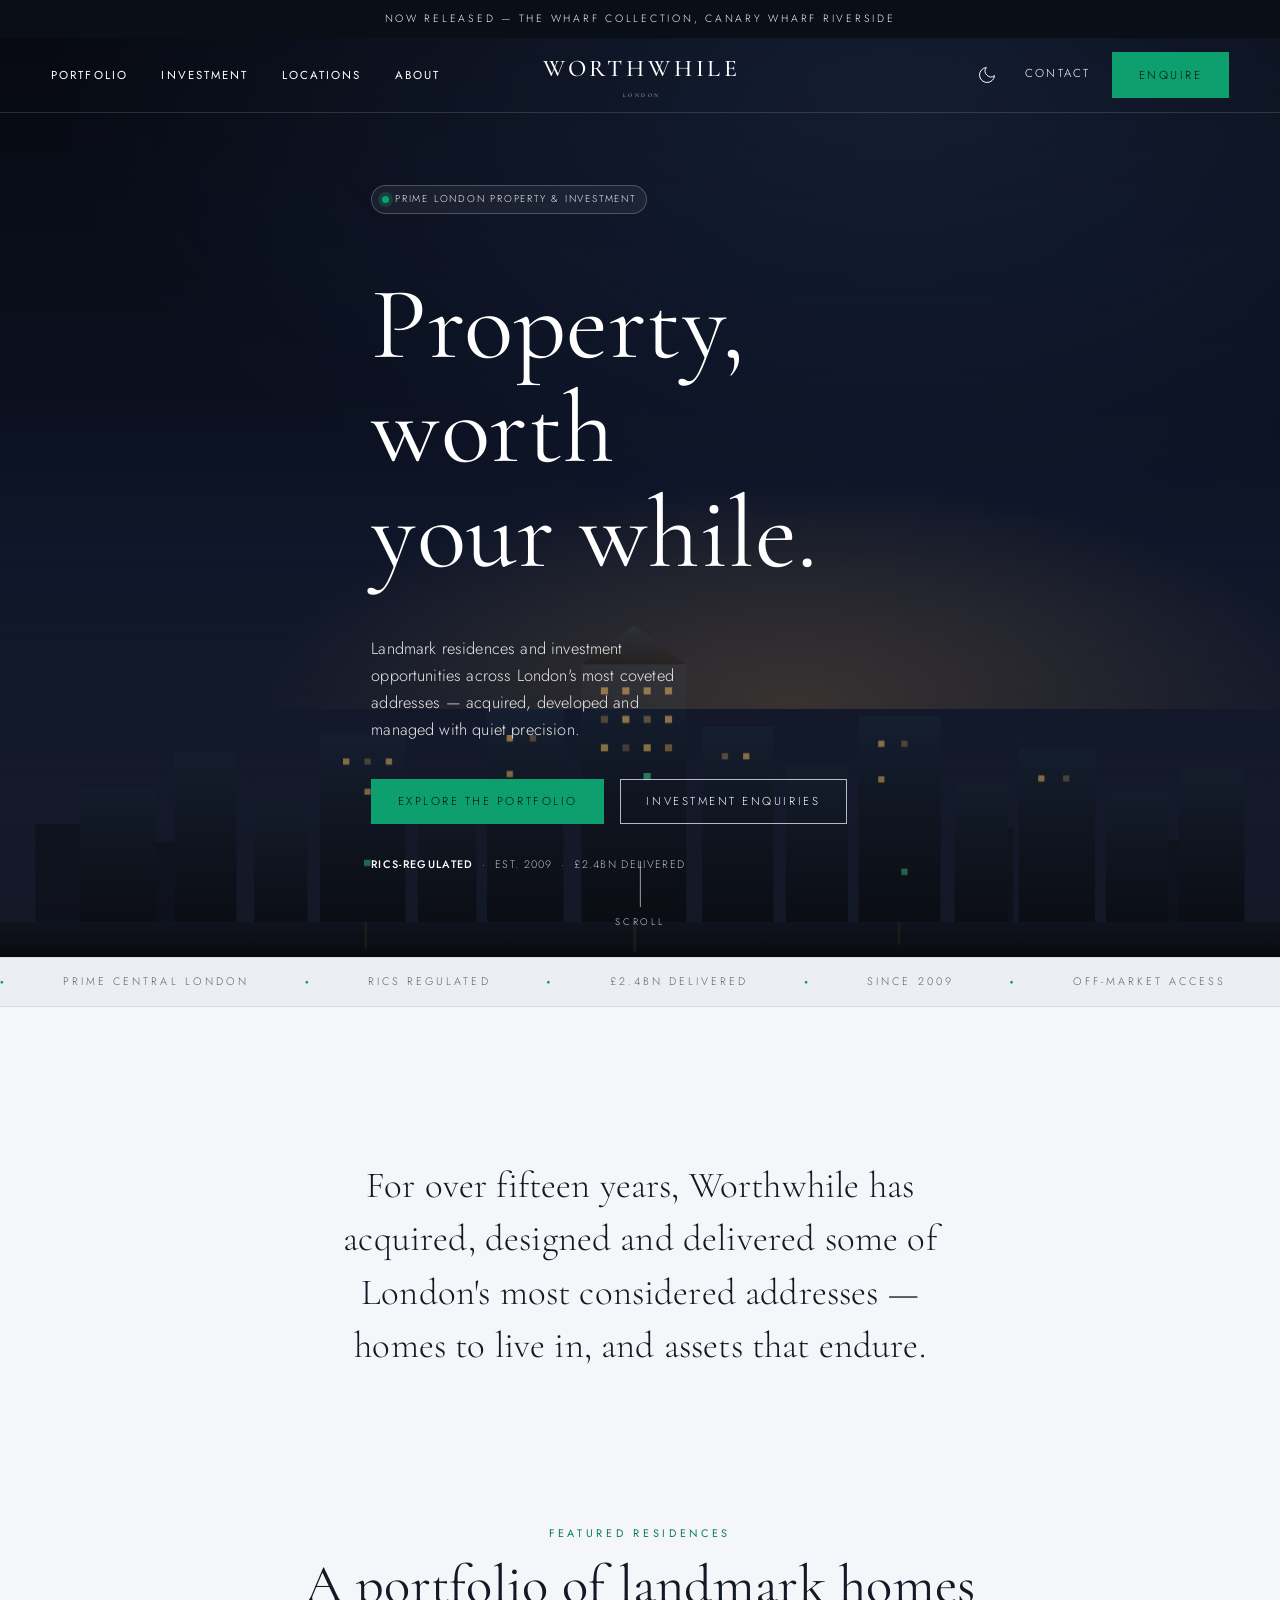
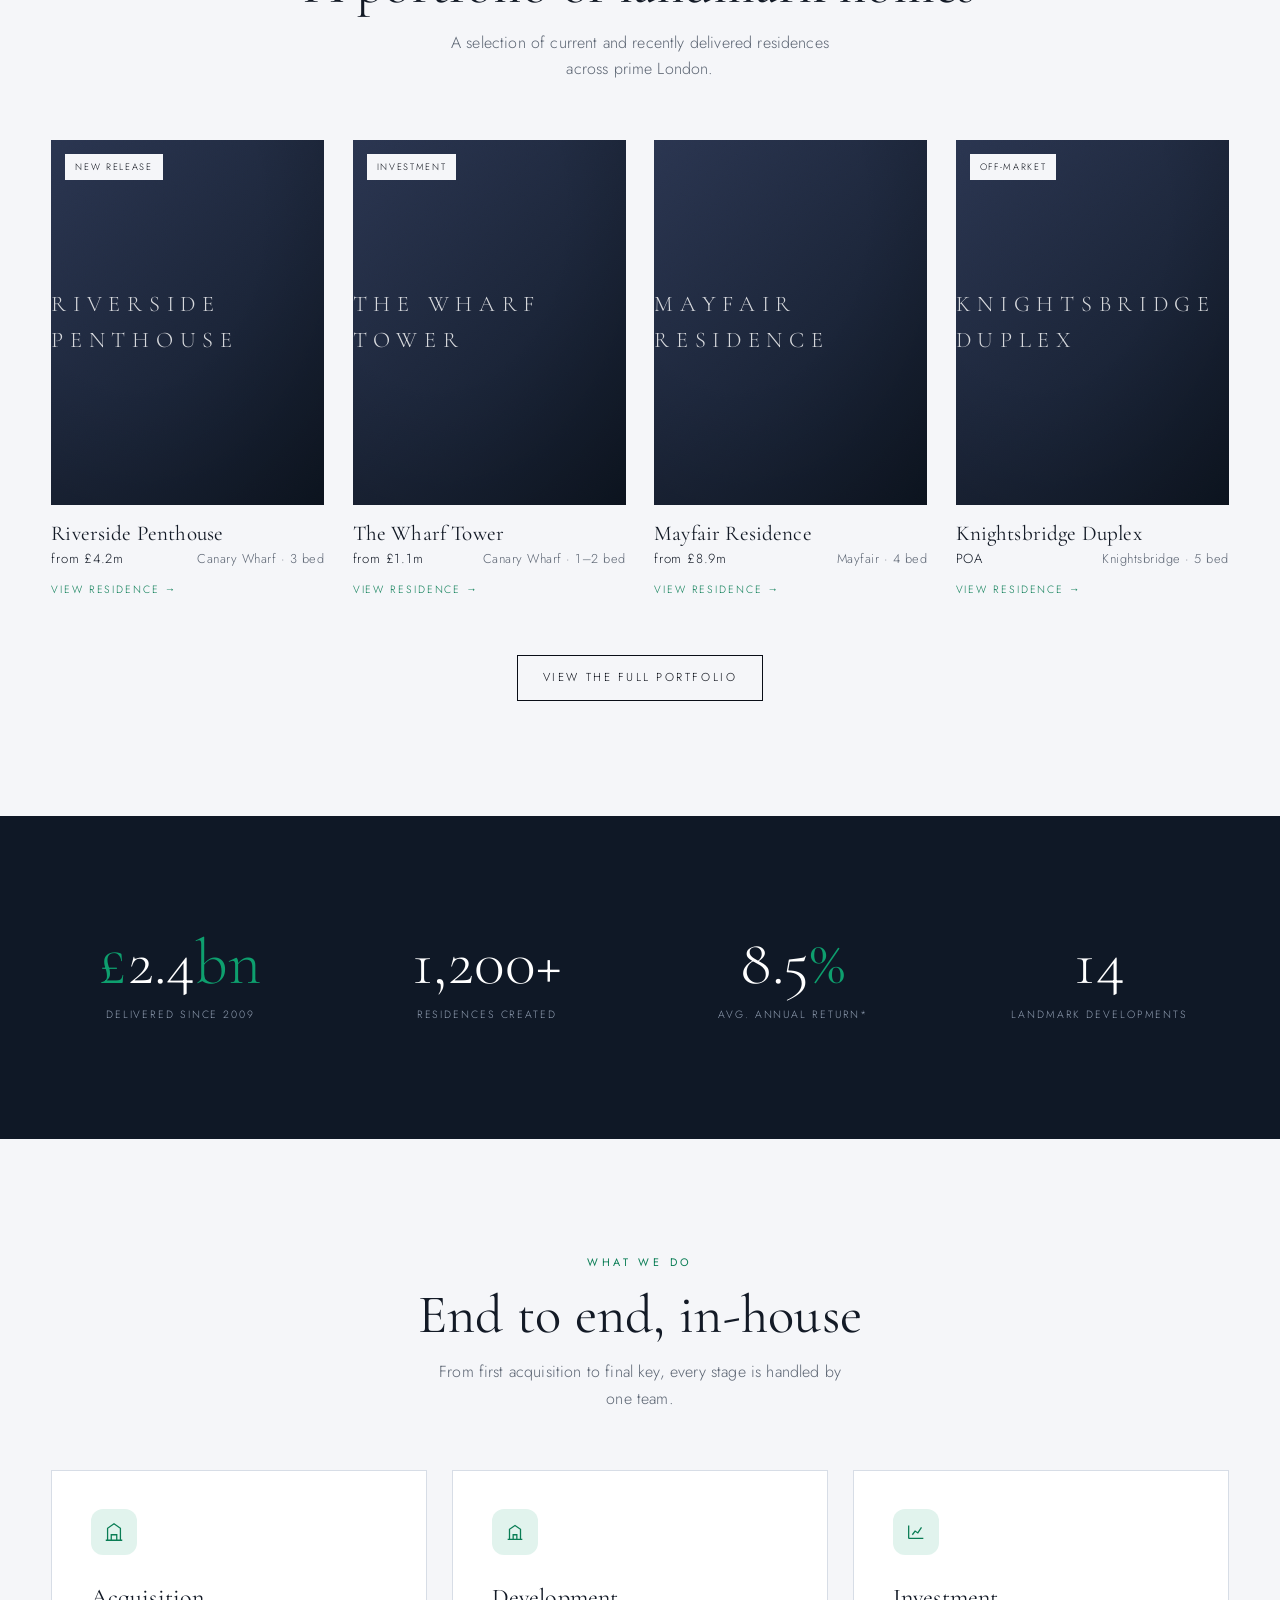
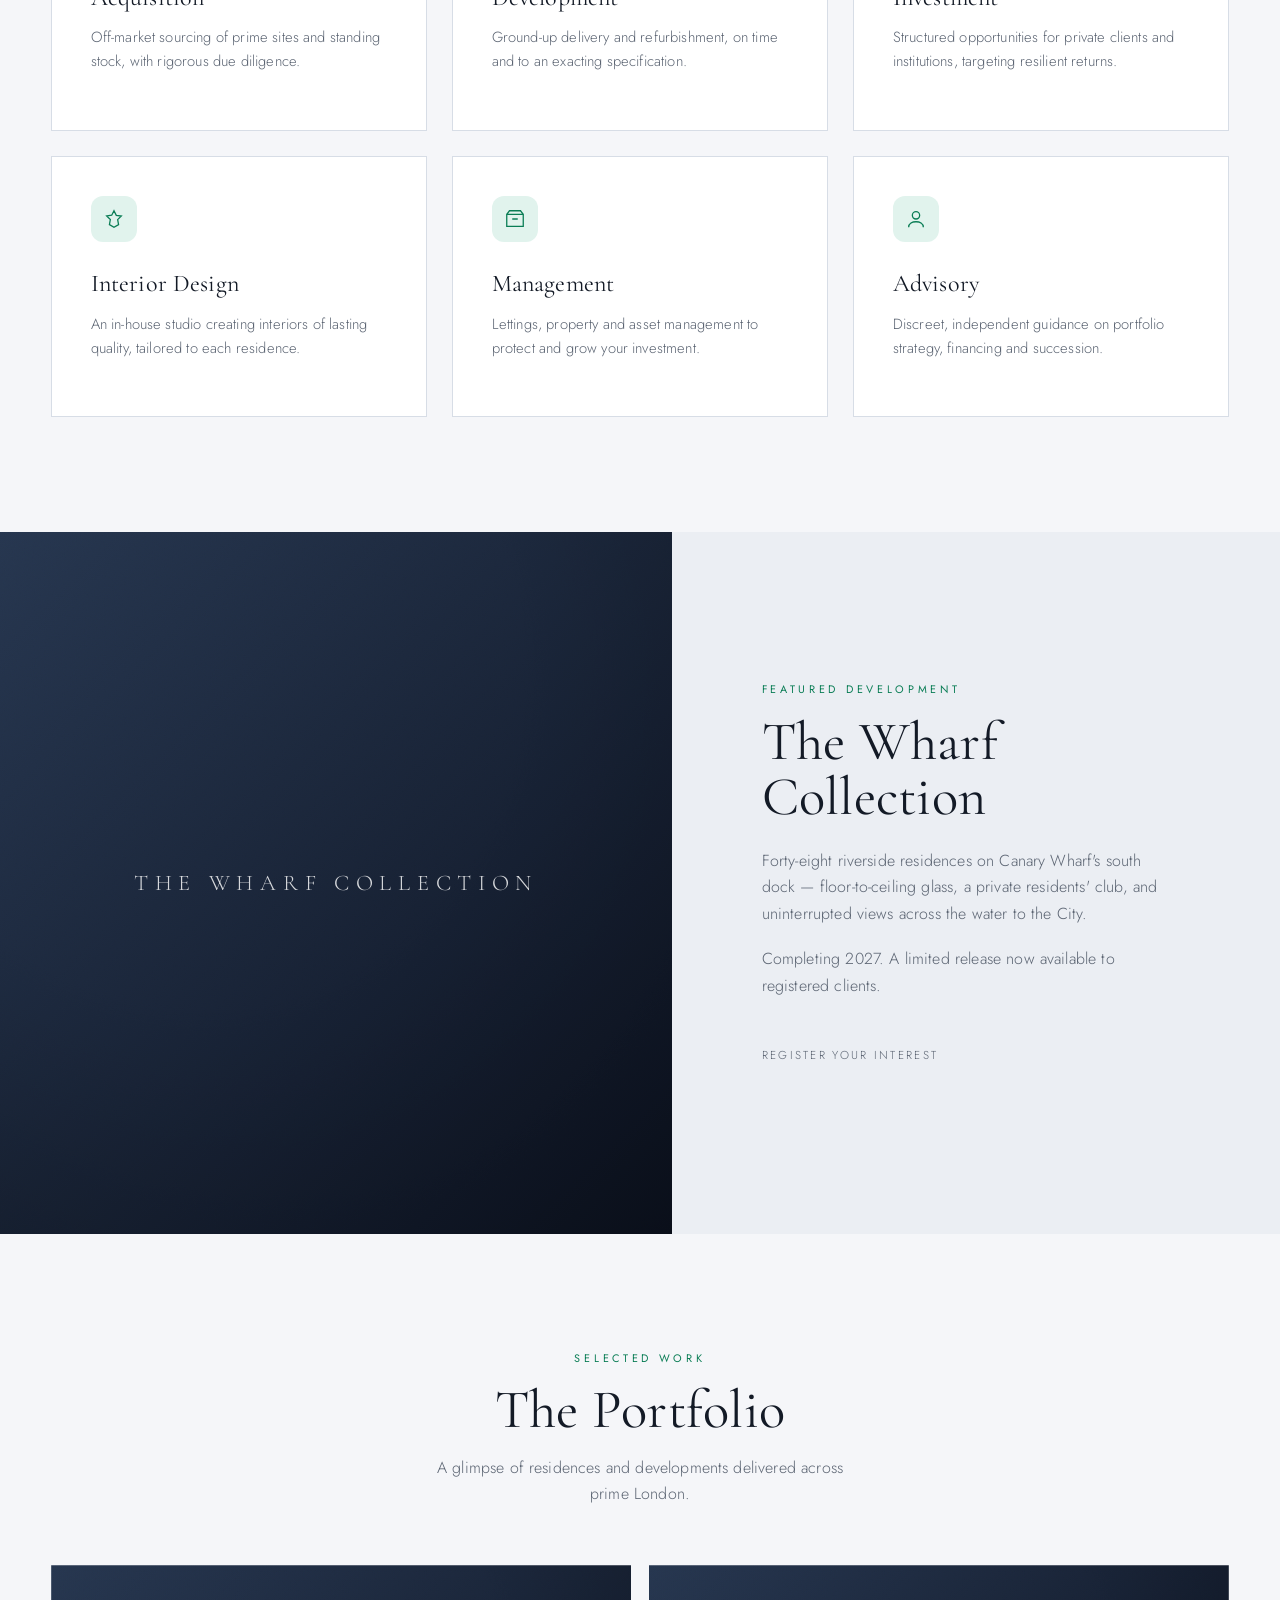
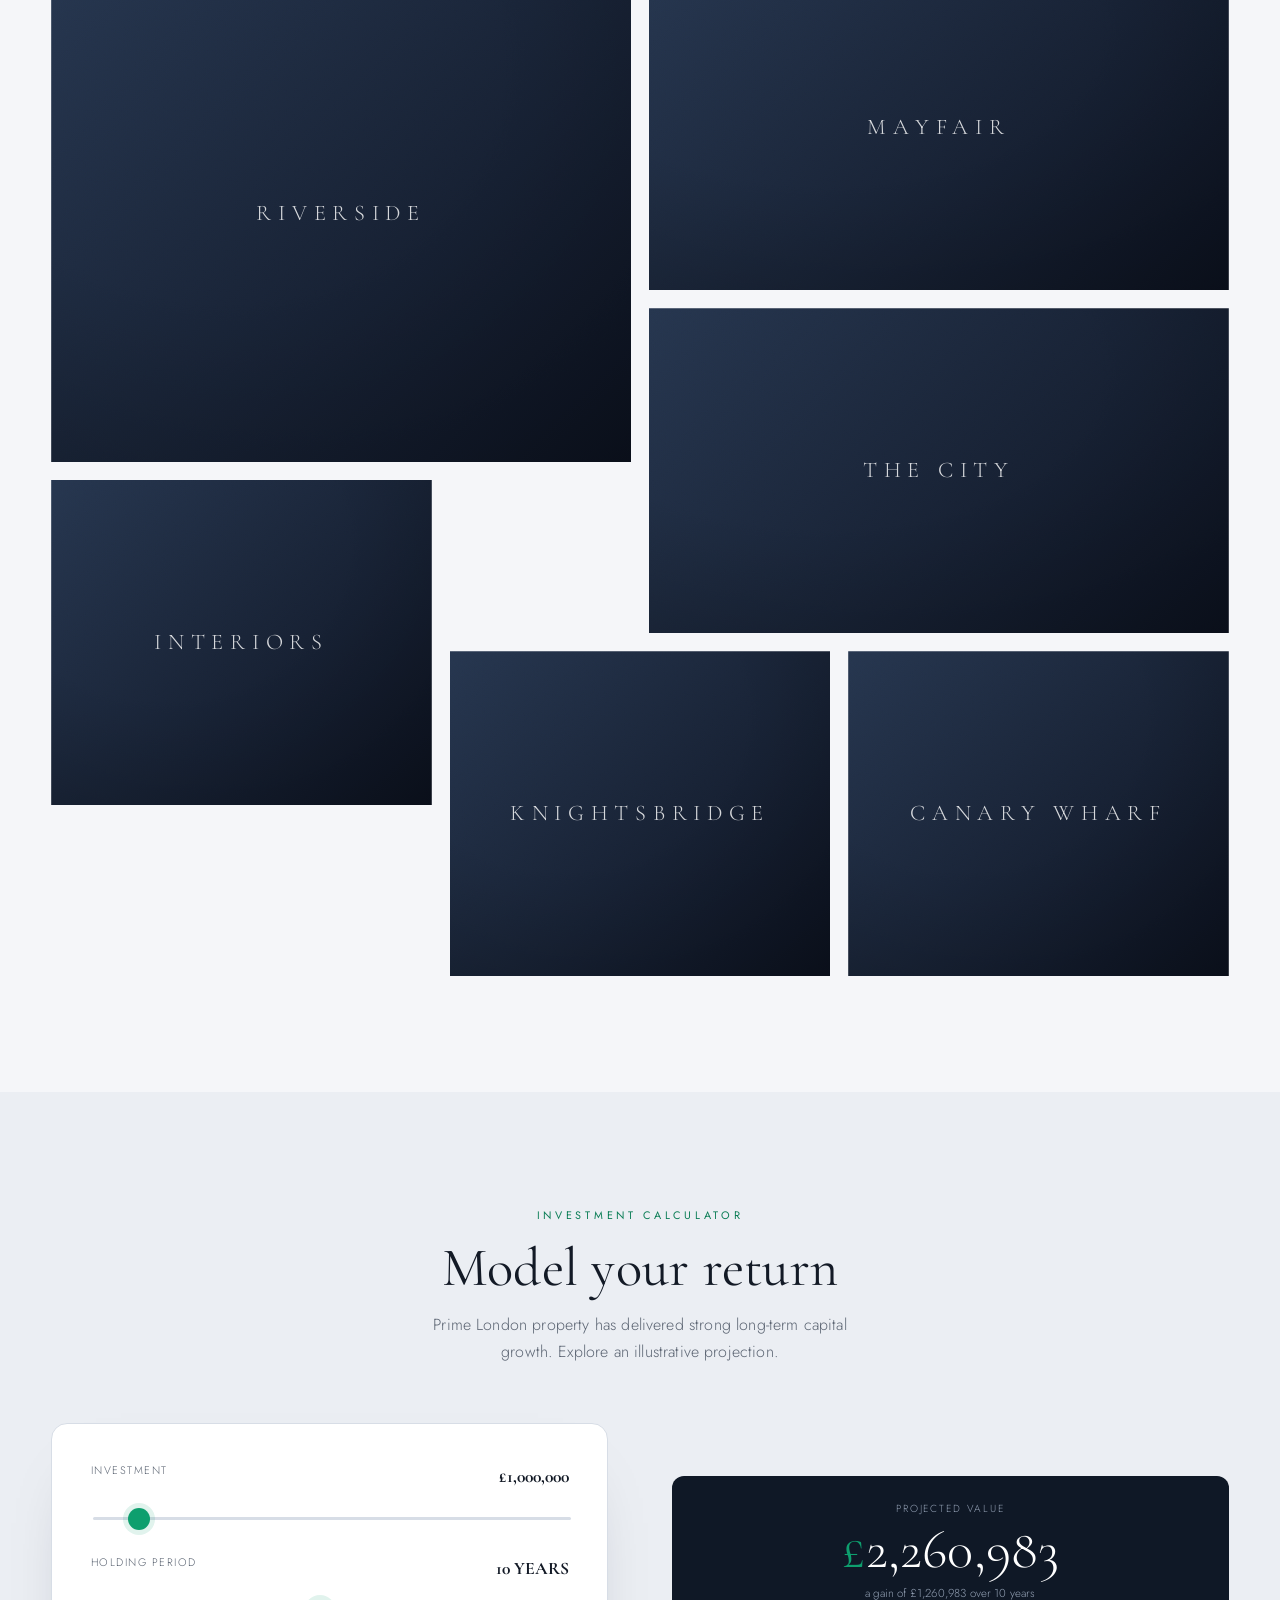
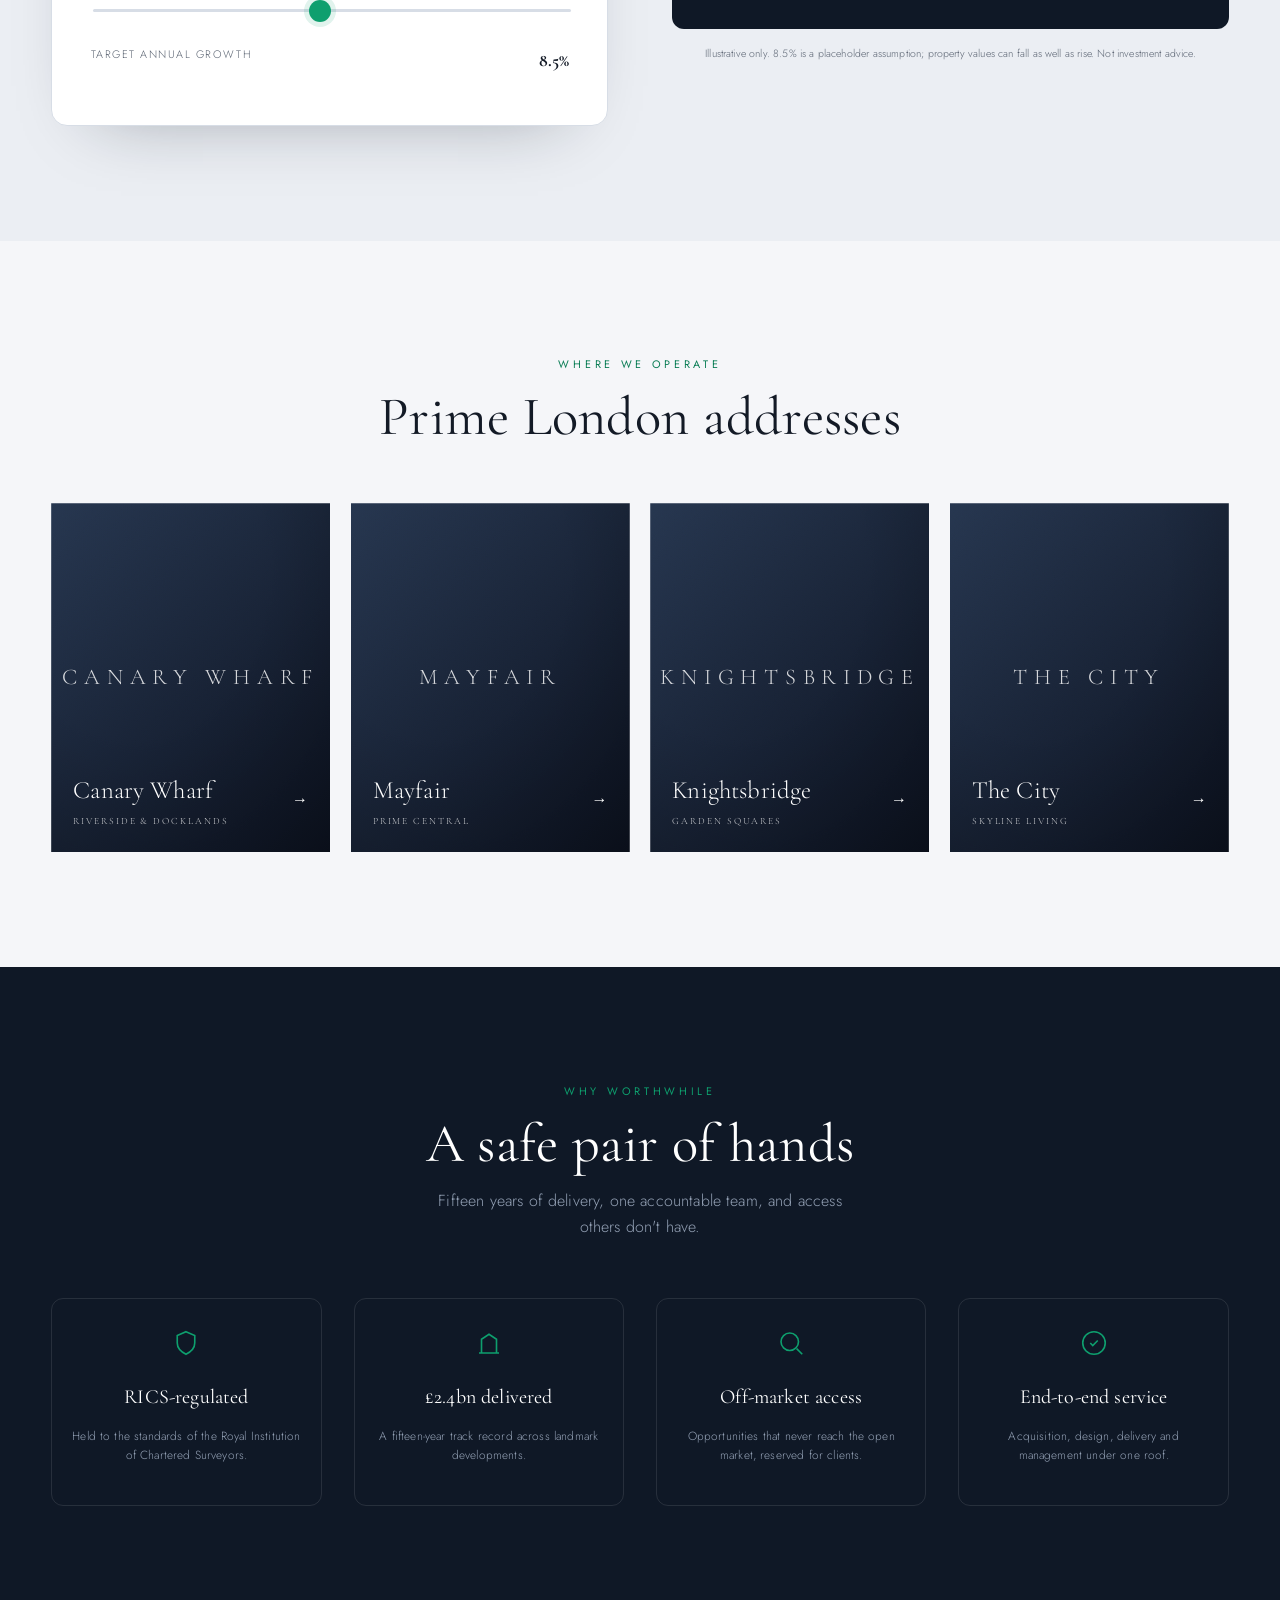
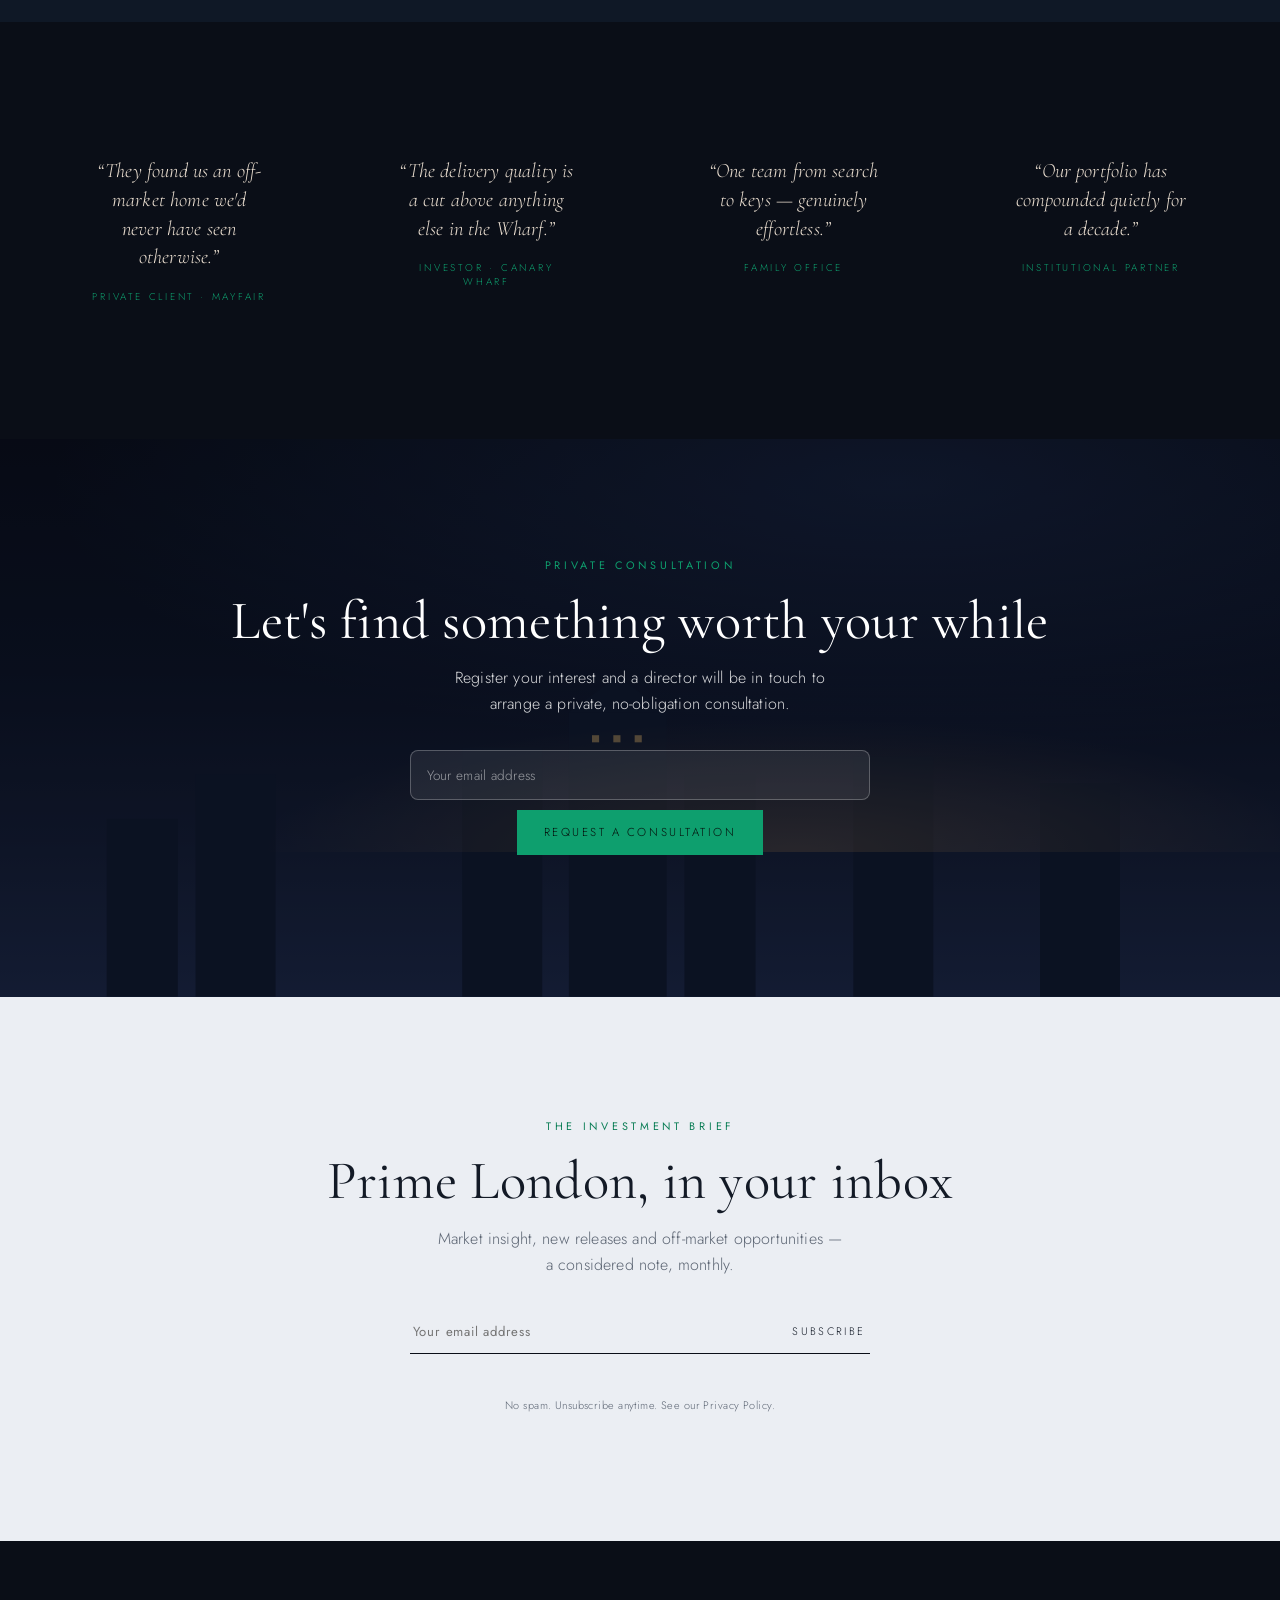
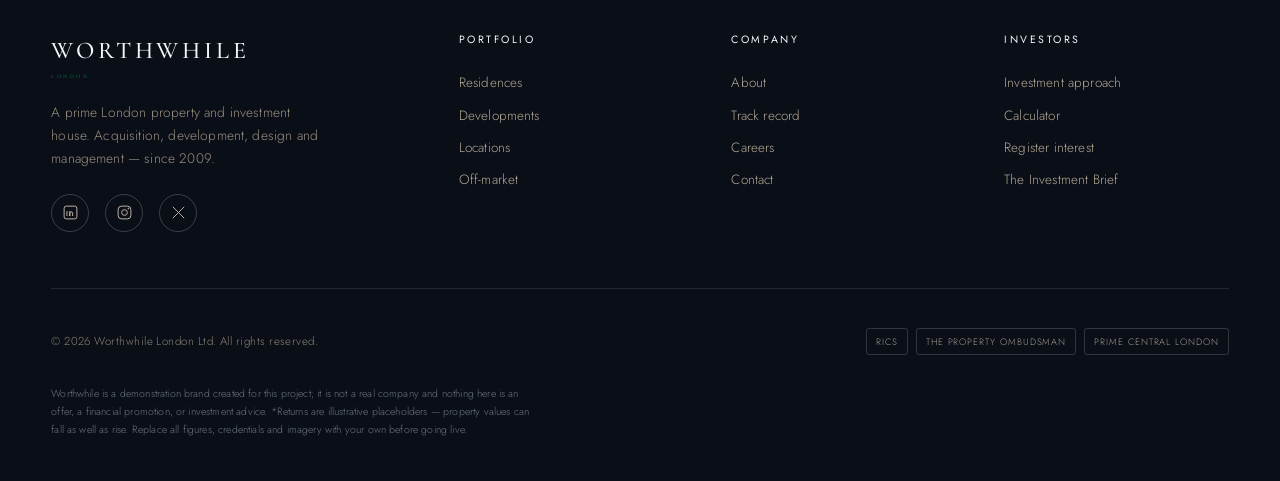
==== index.html @ 1b7748fd "Reposition Worthwhile as a prime London property & investment house Rework the brief from business-b" ====
<!DOCTYPE html>
<html lang="en" class="js">
<head>
  <meta charset="UTF-8" />
  <meta name="viewport" content="width=device-width, initial-scale=1.0" />
  <title>Worthwhile — Prime London Property &amp; Investment</title>
  <meta name="description" content="Worthwhile is a prime London property and investment house — acquiring, developing and managing landmark residences across Canary Wharf, Mayfair and the City." />
  <meta name="theme-color" content="#0a0e17" />
  <script src="js/theme.js"></script>

  <meta property="og:type" content="website" />
  <meta property="og:title" content="Worthwhile — Prime London Property &amp; Investment" />
  <meta property="og:description" content="Landmark residences and investment opportunities across London's most coveted addresses." />

  <link rel="icon" href="data:image/svg+xml,%3Csvg xmlns='http://www.w3.org/2000/svg' viewBox='0 0 32 32'%3E%3Crect width='32' height='32' rx='6' fill='%230a0e17'/%3E%3Ctext x='16' y='23' font-family='Georgia,serif' font-size='19' font-weight='600' fill='%230e9f6e' text-anchor='middle'%3EW%3C/text%3E%3C/svg%3E" />

  <link rel="preconnect" href="https://fonts.googleapis.com" />
  <link rel="preconnect" href="https://fonts.gstatic.com" crossorigin />
  <link href="https://fonts.googleapis.com/css2?family=Cormorant+Garamond:ital,wght@0,400;0,500;0,600;1,400;1,500&family=Jost:wght@300;400;500&display=swap" rel="stylesheet" />
  <link rel="stylesheet" href="styles.css" />
  <noscript><style>html.js .reveal{opacity:1!important;transform:none!important}</style></noscript>
</head>
<body>

  <!-- ANNOUNCEMENT -->
  <div class="announce" aria-label="Announcements">
    <div class="announce__track">
      <div class="announce__item is-active">Now released — The Wharf Collection, Canary Wharf Riverside</div>
      <div class="announce__item">Private viewings by appointment · +44 20 7000 0000</div>
      <div class="announce__item">Off-market investment opportunities available to registered clients</div>
    </div>
  </div>

  <!-- HEADER -->
  <header class="site-header is-transparent">
    <div class="wrap nav">
      <button class="nav__toggle" aria-label="Open menu"><span></span><span></span><span></span></button>
      <nav class="nav__links" aria-label="Primary">
        <a href="#portfolio">Portfolio</a>
        <a href="investment.html">Investment</a>
        <a href="#locations">Locations</a>
        <a href="about.html">About</a>
      </nav>
      <a class="brand" href="index.html">Worthwhile<small>London</small></a>
      <div class="nav__icons">
        <button class="icon-btn theme-toggle" type="button" aria-label="Switch theme"><svg class="ico-moon" viewBox="0 0 24 24"><path d="M21 12.8A9 9 0 1 1 11.2 3a7 7 0 0 0 9.8 9.8z"/></svg><svg class="ico-sun" viewBox="0 0 24 24"><circle cx="12" cy="12" r="4"/><path d="M12 2v2M12 20v2M4 12H2M22 12h-2M5 5l1.4 1.4M17.2 17.2L18.6 18.6M18.6 5.4l-1.4 1.4M5.4 18.6l1.4-1.4"/></svg></button>
        <a class="link-underline nav__login" href="about.html">Contact</a>
        <a class="btn btn--accent nav__cta" href="#enquire">Enquire</a>
      </div>
    </div>
  </header>

  <!-- HERO -->
  <section class="hero" data-hero>
    <div class="skyline" aria-hidden="true">
      <div class="skyline__stars">
        <i style="left:12%;top:16%"></i><i style="left:23%;top:26%;animation-delay:1s"></i>
        <i style="left:37%;top:12%;animation-delay:2s"></i><i style="left:58%;top:20%;animation-delay:.6s"></i>
        <i style="left:71%;top:14%;animation-delay:1.7s"></i><i style="left:84%;top:24%;animation-delay:2.4s"></i>
        <i style="left:92%;top:10%;animation-delay:.9s"></i>
      </div>
      <svg viewBox="0 0 1440 400" preserveAspectRatio="xMidYMax slice">
        <defs>
          <linearGradient id="bldg" x1="0" y1="0" x2="0" y2="1"><stop offset="0" stop-color="#1c2b46"/><stop offset="1" stop-color="#0a1120"/></linearGradient>
          <linearGradient id="water" x1="0" y1="0" x2="0" y2="1"><stop offset="0" stop-color="#18233f"/><stop offset="1" stop-color="#0a0f1c"/></linearGradient>
        </defs>
        <g fill="#101a2e" opacity=".75"><rect x="40" y="250" width="60" height="150"/><rect x="150" y="270" width="46" height="130"/><rect x="1080" y="255" width="60" height="145"/><rect x="1300" y="268" width="70" height="132"/><rect x="1180" y="285" width="44" height="115"/></g>
        <g fill="url(#bldg)">
          <rect x="90" y="210" width="86" height="190"/><rect x="196" y="170" width="70" height="230"/><rect x="286" y="230" width="60" height="170"/><rect x="360" y="150" width="96" height="250"/><rect x="470" y="200" width="66" height="200"/><rect x="548" y="120" width="86" height="280"/>
          <rect x="654" y="70" width="118" height="330"/><polygon points="654,70 713,26 772,70"/>
          <rect x="790" y="140" width="80" height="260"/><rect x="884" y="185" width="70" height="215"/><rect x="966" y="128" width="92" height="272"/><rect x="1074" y="205" width="60" height="195"/><rect x="1146" y="165" width="86" height="235"/><rect x="1244" y="215" width="70" height="185"/><rect x="1326" y="188" width="74" height="212"/>
        </g>
        <g fill="#f0c274" opacity=".85">
          <rect x="676" y="96" width="8" height="8"/><rect x="700" y="96" width="8" height="8"/><rect x="724" y="96" width="8" height="8"/><rect x="748" y="96" width="8" height="8"/>
          <rect x="676" y="128" width="8" height="8" opacity=".5"/><rect x="700" y="128" width="8" height="8"/><rect x="724" y="128" width="8" height="8" opacity=".6"/><rect x="748" y="128" width="8" height="8"/>
          <rect x="676" y="160" width="8" height="8"/><rect x="700" y="160" width="8" height="8" opacity=".4"/><rect x="724" y="160" width="8" height="8"/><rect x="748" y="160" width="8" height="8" opacity=".7"/>
          <rect x="386" y="176" width="7" height="7"/><rect x="410" y="176" width="7" height="7" opacity=".5"/><rect x="434" y="176" width="7" height="7"/><rect x="410" y="210" width="7" height="7"/>
          <rect x="570" y="150" width="7" height="7"/><rect x="596" y="150" width="7" height="7" opacity=".5"/><rect x="570" y="190" width="7" height="7"/>
          <rect x="988" y="156" width="7" height="7"/><rect x="1014" y="156" width="7" height="7" opacity=".5"/><rect x="988" y="196" width="7" height="7"/>
          <rect x="1168" y="195" width="7" height="7"/><rect x="1196" y="195" width="7" height="7" opacity=".5"/>
          <rect x="812" y="170" width="7" height="7" opacity=".6"/><rect x="836" y="170" width="7" height="7"/>
        </g>
        <g fill="#43d6a0" opacity=".9"><rect x="724" y="192" width="8" height="8"/><rect x="410" y="290" width="7" height="7"/><rect x="1014" y="300" width="7" height="7"/></g>
        <rect x="0" y="360" width="1440" height="40" fill="url(#water)"/>
        <g fill="#f0c274" opacity=".14"><rect x="712" y="360" width="4" height="34"/><rect x="410" y="360" width="3" height="30"/><rect x="1010" y="360" width="3" height="26"/></g>
      </svg>
    </div>
    <!-- Drone view of Canary Wharf — cinematic Ken Burns drift; skyline shows if it fails -->
    <img class="hero__photo" src="https://images.unsplash.com/photo-1512470876302-972faa2aa9a4?auto=format&fit=crop&w=2200&q=80" data-photo alt="Aerial drone view of Canary Wharf, London" fetchpriority="high" />
    <div class="hero__scrim"></div>
    <div class="wrap hero__inner reveal">
      <span class="hero__badge"><span class="dot"></span> Prime London property &amp; investment</span>
      <h1 class="display hero__title">Property, worth<br>your while.</h1>
      <p class="hero__sub">Landmark residences and investment opportunities across London's most coveted addresses — acquired, developed and managed with quiet precision.</p>
      <div class="hero__ctas">
        <a href="#portfolio" class="btn btn--accent">Explore the portfolio</a>
        <a href="investment.html" class="btn btn--light">Investment enquiries</a>
      </div>
      <p class="hero__trust"><b>RICS-regulated</b> &nbsp;·&nbsp; Est. 2009 &nbsp;·&nbsp; £2.4bn delivered</p>
    </div>
    <div class="scroll-cue"><span></span>Scroll</div>
  </section>

  <!-- CREDENTIALS MARQUEE -->
  <div class="marquee" aria-hidden="true">
    <div class="marquee__track">
      <span>Prime Central London</span><span>RICS Regulated</span><span>£2.4bn Delivered</span><span>Since 2009</span><span>Off-Market Access</span>
      <span>Prime Central London</span><span>RICS Regulated</span><span>£2.4bn Delivered</span><span>Since 2009</span><span>Off-Market Access</span>
    </div>
  </div>

  <!-- STATEMENT -->
  <section class="section wrap">
    <div class="statement reveal">
      <p>For over fifteen years, Worthwhile has acquired, designed and delivered some of London's most considered addresses — homes to live in, and assets that endure.</p>
    </div>
  </section>

  <!-- FEATURED RESIDENCES -->
  <section class="section wrap" id="portfolio" style="padding-top:0">
    <div class="section__head center reveal">
      <span class="eyebrow">Featured Residences</span>
      <h2 class="display section__title">A portfolio of landmark homes</h2>
      <p>A selection of current and recently delivered residences across prime London.</p>
    </div>
    <div class="products">
      <a class="card reveal" href="investment.html">
        <div class="card__media"><div class="ph" data-label="Riverside Penthouse"><img src="https://images.unsplash.com/photo-1600585154340-be6161a56a0c?auto=format&fit=crop&w=800&q=80" alt="Riverside Penthouse interior" loading="lazy"></div><span class="card__tag">New release</span></div>
        <h3 class="card__name">Riverside Penthouse</h3>
        <div class="card__meta"><span class="card__price">from £4.2m</span><span class="card__loc">Canary Wharf · 3 bed</span></div>
        <span class="card__view">View residence</span>
      </a>
      <a class="card reveal" data-reveal-delay="1" href="investment.html">
        <div class="card__media"><div class="ph" data-label="The Wharf Tower"><img src="https://images.unsplash.com/photo-1486406146926-c627a92ad1ab?auto=format&fit=crop&w=800&q=80" alt="The Wharf Tower" loading="lazy"></div><span class="card__tag">Investment</span></div>
        <h3 class="card__name">The Wharf Tower</h3>
        <div class="card__meta"><span class="card__price">from £1.1m</span><span class="card__loc">Canary Wharf · 1–2 bed</span></div>
        <span class="card__view">View residence</span>
      </a>
      <a class="card reveal" data-reveal-delay="2" href="investment.html">
        <div class="card__media"><div class="ph" data-label="Mayfair Residence"><img src="https://images.unsplash.com/photo-1600607687939-ce8a6c25118c?auto=format&fit=crop&w=800&q=80" alt="Mayfair Residence interior" loading="lazy"></div></div>
        <h3 class="card__name">Mayfair Residence</h3>
        <div class="card__meta"><span class="card__price">from £8.9m</span><span class="card__loc">Mayfair · 4 bed</span></div>
        <span class="card__view">View residence</span>
      </a>
      <a class="card reveal" data-reveal-delay="3" href="investment.html">
        <div class="card__media"><div class="ph" data-label="Knightsbridge Duplex"><img src="https://images.unsplash.com/photo-1600566753086-00f18fb6b3ea?auto=format&fit=crop&w=800&q=80" alt="Knightsbridge Duplex interior" loading="lazy"></div><span class="card__tag">Off-market</span></div>
        <h3 class="card__name">Knightsbridge Duplex</h3>
        <div class="card__meta"><span class="card__price">POA</span><span class="card__loc">Knightsbridge · 5 bed</span></div>
        <span class="card__view">View residence</span>
      </a>
    </div>
    <div class="center reveal" style="margin-top:3.4rem"><a href="investment.html" class="btn">View the full portfolio</a></div>
  </section>

  <!-- STATS -->
  <section class="stats">
    <div class="section wrap">
      <div class="stats__grid">
        <div class="stat reveal"><div class="stat__num"><span class="accent">£</span><span data-count="2.4" data-decimals="1">0</span><span class="accent">bn</span></div><div class="stat__label">Delivered since 2009</div></div>
        <div class="stat reveal" data-reveal-delay="1"><div class="stat__num"><span data-count="1200" data-suffix="+">0</span></div><div class="stat__label">Residences created</div></div>
        <div class="stat reveal" data-reveal-delay="2"><div class="stat__num"><span data-count="8.5" data-decimals="1">0</span><span class="accent">%</span></div><div class="stat__label">Avg. annual return*</div></div>
        <div class="stat reveal" data-reveal-delay="3"><div class="stat__num"><span data-count="14">0</span></div><div class="stat__label">Landmark developments</div></div>
      </div>
    </div>
  </section>

  <!-- THE OFFER -->
  <section class="section wrap">
    <div class="section__head center reveal">
      <span class="eyebrow">What We Do</span>
      <h2 class="display section__title">End to end, in-house</h2>
      <p>From first acquisition to final key, every stage is handled by one team.</p>
    </div>
    <div class="features">
      <article class="feature reveal"><div class="feature__ico"><svg viewBox="0 0 24 24"><path d="M3 21h18M5 21V8l7-5 7 5v13M9 21v-6h6v6"/></svg></div><h3>Acquisition</h3><p>Off-market sourcing of prime sites and standing stock, with rigorous due diligence.</p></article>
      <article class="feature reveal" data-reveal-delay="1"><div class="feature__ico"><svg viewBox="0 0 24 24"><path d="M4 20h16M6 20V9l6-4 6 4v11M10 20v-5h4v5"/></svg></div><h3>Development</h3><p>Ground-up delivery and refurbishment, on time and to an exacting specification.</p></article>
      <article class="feature reveal" data-reveal-delay="2"><div class="feature__ico"><svg viewBox="0 0 24 24"><path d="M4 19V5M4 19h16M8 15l3-4 3 2 4-6"/></svg></div><h3>Investment</h3><p>Structured opportunities for private clients and institutions, targeting resilient returns.</p></article>
      <article class="feature reveal"><div class="feature__ico"><svg viewBox="0 0 24 24"><path d="M12 3l2.5 5 5.5.8-4 3.9 1 5.5L12 21l-5-2.9 1-5.5-4-3.9 5.5-.8z"/></svg></div><h3>Interior Design</h3><p>An in-house studio creating interiors of lasting quality, tailored to each residence.</p></article>
      <article class="feature reveal" data-reveal-delay="1"><div class="feature__ico"><svg viewBox="0 0 24 24"><path d="M3 7h18v13H3zM3 7l3-4h12l3 4M9 12h6"/></svg></div><h3>Management</h3><p>Lettings, property and asset management to protect and grow your investment.</p></article>
      <article class="feature reveal" data-reveal-delay="2"><div class="feature__ico"><svg viewBox="0 0 24 24"><circle cx="12" cy="8" r="4"/><path d="M4 21c0-4 4-6 8-6s8 2 8 6"/></svg></div><h3>Advisory</h3><p>Discreet, independent guidance on portfolio strategy, financing and succession.</p></article>
    </div>
  </section>

  <!-- FEATURED DEVELOPMENT SPLIT -->
  <section class="split">
    <div class="split__media">
      <div class="ph" data-label="The Wharf Collection" style="--g1:#26364f;--g2:#0c1220"><img src="https://images.unsplash.com/photo-1545324418-cc1a3fa10c00?auto=format&fit=crop&w=1200&q=80" data-parallax="0.07" alt="The Wharf Collection development" loading="lazy"></div>
    </div>
    <div class="split__body reveal" style="background:var(--sand)">
      <span class="eyebrow">Featured Development</span>
      <h2 class="display section__title">The Wharf<br>Collection</h2>
      <p>Forty-eight riverside residences on Canary Wharf's south dock — floor-to-ceiling glass, a private residents' club, and uninterrupted views across the water to the City.</p>
      <p>Completing 2027. A limited release now available to registered clients.</p>
      <p style="margin-top:1.4rem"><a href="investment.html" class="link-underline">Register your interest</a></p>
    </div>
  </section>

  <!-- PORTFOLIO / LOOKBOOK -->
  <section class="section wrap">
    <div class="section__head center reveal">
      <span class="eyebrow">Selected Work</span>
      <h2 class="display section__title">The Portfolio</h2>
      <p>A glimpse of residences and developments delivered across prime London.</p>
    </div>
    <div class="lookbook reveal">
      <a class="look a" href="investment.html"><div class="ph" data-label="Riverside" style="--g1:#26364f;--g2:#0c1220"><img src="https://images.unsplash.com/photo-1600585154340-be6161a56a0c?auto=format&fit=crop&w=1000&q=80" alt="Residence" loading="lazy"></div><div class="look__cap"><div class="t">Riverside Penthouse</div><div class="s">Canary Wharf</div></div></a>
      <a class="look b" href="investment.html"><div class="ph" data-label="Mayfair" style="--g1:#26364f;--g2:#0c1220"><img src="https://images.unsplash.com/photo-1600607687939-ce8a6c25118c?auto=format&fit=crop&w=900&q=80" alt="Residence" loading="lazy"></div><div class="look__cap"><div class="t">Mayfair Residence</div><div class="s">Mayfair</div></div></a>
      <a class="look c" href="investment.html"><div class="ph" data-label="The City" style="--g1:#26364f;--g2:#0c1220"><img src="https://images.unsplash.com/photo-1502672260266-1c1ef2d93688?auto=format&fit=crop&w=900&q=80" alt="Residence" loading="lazy"></div><div class="look__cap"><div class="t">Skyline Duplex</div><div class="s">The City</div></div></a>
      <a class="look d" href="investment.html"><div class="ph" data-label="Interiors" style="--g1:#26364f;--g2:#0c1220"><img src="https://images.unsplash.com/photo-1522708323590-d24dbb6b0267?auto=format&fit=crop&w=700&q=80" alt="Interior" loading="lazy"></div><div class="look__cap"><div class="t">The Studio</div><div class="s">Interior Design</div></div></a>
      <a class="look e" href="investment.html"><div class="ph" data-label="Knightsbridge" style="--g1:#26364f;--g2:#0c1220"><img src="https://images.unsplash.com/photo-1600566753086-00f18fb6b3ea?auto=format&fit=crop&w=700&q=80" alt="Residence" loading="lazy"></div><div class="look__cap"><div class="t">Garden Duplex</div><div class="s">Knightsbridge</div></div></a>
      <a class="look f" href="investment.html"><div class="ph" data-label="Canary Wharf" style="--g1:#26364f;--g2:#0c1220"><img src="https://images.unsplash.com/photo-1512470876302-972faa2aa9a4?auto=format&fit=crop&w=700&q=80" alt="Canary Wharf" loading="lazy"></div><div class="look__cap"><div class="t">The Wharf Collection</div><div class="s">Canary Wharf</div></div></a>
    </div>
  </section>

  <!-- INVESTMENT CALCULATOR -->
  <section class="calc section" id="calc">
    <div class="wrap">
      <div class="section__head center reveal">
        <span class="eyebrow">Investment Calculator</span>
        <h2 class="display section__title">Model your return</h2>
        <p>Prime London property has delivered strong long-term capital growth. Explore an illustrative projection.</p>
      </div>
      <div class="calc__wrap reveal">
        <div class="calc__panel">
          <div class="calc__field"><label>Investment <b data-calc-balance>£1,000,000</b></label><input class="calc__range" type="range" id="calcBalance" min="250000" max="10000000" step="50000" value="1000000" /></div>
          <div class="calc__field"><label>Holding period <b data-calc-term>10 years</b></label><input class="calc__range" type="range" id="calcTerm" min="1" max="20" step="1" value="10" /></div>
          <div class="calc__field" style="margin-bottom:0"><label>Target annual growth <b>8.5%</b></label></div>
        </div>
        <div>
          <div class="calc__result"><div class="l">Projected value</div><div class="v"><span class="accent">£</span><span data-calc-earn>2,261,000</span></div><div class="sub" data-calc-sub>a gain of £1,261,000 over 10 years</div></div>
          <p class="calc__note">Illustrative only. 8.5% is a placeholder assumption; property values can fall as well as rise. Not investment advice.</p>
        </div>
      </div>
    </div>
  </section>

  <!-- LOCATIONS -->
  <section class="section wrap" id="locations">
    <div class="section__head center reveal">
      <span class="eyebrow">Where We Operate</span>
      <h2 class="display section__title">Prime London addresses</h2>
    </div>
    <div class="cats reveal">
      <a class="cat" href="investment.html"><div class="ph" data-label="Canary Wharf" style="--g1:#26364f;--g2:#0c1220"><img src="https://images.unsplash.com/photo-1512470876302-972faa2aa9a4?auto=format&fit=crop&w=700&q=80" alt="Canary Wharf" loading="lazy"></div><div class="cat__label"><span class="t">Canary Wharf<span class="sub">Riverside &amp; docklands</span></span><span class="arrow">→</span></div></a>
      <a class="cat" href="investment.html"><div class="ph" data-label="Mayfair" style="--g1:#26364f;--g2:#0c1220"><img src="https://images.unsplash.com/photo-1533929736458-ca588d08c8be?auto=format&fit=crop&w=700&q=80" alt="Mayfair" loading="lazy"></div><div class="cat__label"><span class="t">Mayfair<span class="sub">Prime central</span></span><span class="arrow">→</span></div></a>
      <a class="cat" href="investment.html"><div class="ph" data-label="Knightsbridge" style="--g1:#26364f;--g2:#0c1220"><img src="https://images.unsplash.com/photo-1513635269975-59663e0ac1ad?auto=format&fit=crop&w=700&q=80" alt="Knightsbridge" loading="lazy"></div><div class="cat__label"><span class="t">Knightsbridge<span class="sub">Garden squares</span></span><span class="arrow">→</span></div></a>
      <a class="cat" href="investment.html"><div class="ph" data-label="The City" style="--g1:#26364f;--g2:#0c1220"><img src="https://images.unsplash.com/photo-1520986606214-8b456906c813?auto=format&fit=crop&w=700&q=80" alt="The City" loading="lazy"></div><div class="cat__label"><span class="t">The City<span class="sub">Skyline living</span></span><span class="arrow">→</span></div></a>
    </div>
  </section>

  <!-- ASSURANCES -->
  <section class="secure">
    <div class="section wrap">
      <div class="section__head center reveal">
        <span class="eyebrow" style="color:var(--brass)">Why Worthwhile</span>
        <h2 class="display section__title" style="color:#fff">A safe pair of hands</h2>
        <p style="color:#93a0b4">Fifteen years of delivery, one accountable team, and access others don't have.</p>
      </div>
      <div class="secure__grid reveal">
        <div class="badge"><svg viewBox="0 0 24 24"><path d="M12 3l7 3v6c0 4-3 7-7 9-4-2-7-5-7-9V6l7-3z"/></svg><h4>RICS-regulated</h4><p>Held to the standards of the Royal Institution of Chartered Surveyors.</p></div>
        <div class="badge"><svg viewBox="0 0 24 24"><path d="M4 20h16M6 20V9l6-4 6 4v11"/></svg><h4>£2.4bn delivered</h4><p>A fifteen-year track record across landmark developments.</p></div>
        <div class="badge"><svg viewBox="0 0 24 24"><circle cx="11" cy="11" r="7"/><line x1="21" y1="21" x2="16.5" y2="16.5"/></svg><h4>Off-market access</h4><p>Opportunities that never reach the open market, reserved for clients.</p></div>
        <div class="badge"><svg viewBox="0 0 24 24"><path d="M9 12l2 2 4-4"/><circle cx="12" cy="12" r="9"/></svg><h4>End-to-end service</h4><p>Acquisition, design, delivery and management under one roof.</p></div>
      </div>
    </div>
  </section>

  <!-- TESTIMONIALS -->
  <section class="press">
    <div class="section wrap">
      <div class="press__grid">
        <blockquote class="press__quote reveal">“They found us an off-market home we'd never have seen otherwise.”<span class="press__by">Private client · Mayfair</span></blockquote>
        <blockquote class="press__quote reveal" data-reveal-delay="1">“The delivery quality is a cut above anything else in the Wharf.”<span class="press__by">Investor · Canary Wharf</span></blockquote>
        <blockquote class="press__quote reveal" data-reveal-delay="2">“One team from search to keys — genuinely effortless.”<span class="press__by">Family office</span></blockquote>
        <blockquote class="press__quote reveal" data-reveal-delay="3">“Our portfolio has compounded quietly for a decade.”<span class="press__by">Institutional partner</span></blockquote>
      </div>
    </div>
  </section>

  <!-- CTA / ENQUIRE -->
  <section class="cta" id="enquire">
    <div class="skyline" aria-hidden="true">
      <svg viewBox="0 0 1440 400" preserveAspectRatio="xMidYMax slice">
        <g fill="#0f1a30"><rect x="120" y="200" width="80" height="200"/><rect x="220" y="150" width="90" height="250"/><rect x="520" y="120" width="90" height="280"/><rect x="640" y="80" width="110" height="320"/><polygon points="640,80 695,40 750,80"/><rect x="770" y="150" width="80" height="250"/><rect x="960" y="130" width="90" height="270"/><rect x="1170" y="160" width="90" height="240"/></g>
        <g fill="#f0c274" opacity=".7"><rect x="666" y="106" width="8" height="8"/><rect x="690" y="106" width="8" height="8"/><rect x="714" y="106" width="8" height="8"/></g>
      </svg>
    </div>
    <div class="cta__scrim"></div>
    <div class="cta__inner wrap reveal">
      <span class="eyebrow" style="color:var(--brass)">Private consultation</span>
      <h2 class="display section__title" style="color:#fff;margin-top:1rem">Let's find something worth your while</h2>
      <p>Register your interest and a director will be in touch to arrange a private, no-obligation consultation.</p>
      <form class="lead-form" data-lead novalidate>
        <input type="email" name="email" placeholder="Your email address" aria-label="Email address" required />
        <button type="submit" class="btn btn--accent">Request a consultation</button>
      </form>
      <div class="form-msg" data-lead-msg role="status" aria-live="polite"></div>
    </div>
  </section>

  <!-- NEWSLETTER -->
  <section class="news section">
    <div class="wrap reveal">
      <span class="eyebrow">The Investment Brief</span>
      <h2 class="display section__title" style="margin-top:1rem">Prime London, in your inbox</h2>
      <p style="max-width:46ch;margin:1rem auto 0;color:var(--stone)">Market insight, new releases and off-market opportunities — a considered note, monthly.</p>
      <form class="news__form" novalidate>
        <input type="email" name="email" placeholder="Your email address" aria-label="Email address" required />
        <button type="submit">Subscribe</button>
      </form>
      <div class="news__msg" role="status" aria-live="polite"></div>
      <p class="news__note">No spam. Unsubscribe anytime. See our Privacy Policy.</p>
    </div>
  </section>

  <!-- FOOTER -->
  <footer class="site-footer">
    <div class="wrap">
      <div class="footer__top">
        <div class="footer__brand">
          <a class="brand" href="index.html">Worthwhile<small>London</small></a>
          <p>A prime London property and investment house. Acquisition, development, design and management — since 2009.</p>
          <div class="socials">
            <a href="#" aria-label="LinkedIn"><svg viewBox="0 0 24 24"><rect x="3" y="3" width="18" height="18" rx="3"/><path d="M7 10v7M7 7v.01M11 17v-4a2 2 0 0 1 4 0v4M11 17v-7"/></svg></a>
            <a href="#" aria-label="Instagram"><svg viewBox="0 0 24 24"><rect x="3" y="3" width="18" height="18" rx="5"/><circle cx="12" cy="12" r="4"/><circle cx="17.5" cy="6.5" r=".6" fill="currentColor"/></svg></a>
            <a href="#" aria-label="X"><svg viewBox="0 0 24 24"><path d="M4 4l16 16M20 4L4 20"/></svg></a>
          </div>
        </div>
        <div class="footer__col"><h4>Portfolio</h4><a href="#portfolio">Residences</a><a href="investment.html">Developments</a><a href="#locations">Locations</a><a href="investment.html">Off-market</a></div>
        <div class="footer__col"><h4>Company</h4><a href="about.html">About</a><a href="about.html#assurances">Track record</a><a href="about.html">Careers</a><a href="about.html">Contact</a></div>
        <div class="footer__col"><h4>Investors</h4><a href="investment.html">Investment approach</a><a href="investment.html#calc">Calculator</a><a href="#enquire">Register interest</a><a href="#">The Investment Brief</a></div>
      </div>
      <div class="footer__bottom">
        <p>© 2026 Worthwhile London Ltd. All rights reserved.</p>
        <div class="pay"><span>RICS</span><span>The Property Ombudsman</span><span>Prime Central London</span></div>
      </div>
      <p style="font-size:.66rem;color:#6b7583;margin-top:1.4rem;max-width:82ch;line-height:1.7">Worthwhile is a demonstration brand created for this project; it is not a real company and nothing here is an offer, a financial promotion, or investment advice. *Returns are illustrative placeholders — property values can fall as well as rise. Replace all figures, credentials and imagery with your own before going live.</p>
    </div>
  </footer>

  <!-- MOBILE MENU -->
  <div class="mobile-menu">
    <div class="mobile-menu__head"><a class="brand" href="index.html">Worthwhile<small>London</small></a><button class="mobile-menu__close" aria-label="Close"><svg viewBox="0 0 24 24" width="22" height="22" stroke="currentColor" fill="none" stroke-width="1.3"><line x1="6" y1="6" x2="18" y2="18"/><line x1="18" y1="6" x2="6" y2="18"/></svg></button></div>
    <nav class="mobile-menu__links">
      <a href="#portfolio">Portfolio</a>
      <a href="investment.html">Investment</a>
      <a href="#locations">Locations</a>
      <a href="about.html">About</a>
    </nav>
    <div class="mobile-menu__foot"><a href="about.html">Contact</a><a href="#enquire">Enquire</a></div>
  </div>

  <div class="overlay"></div>
  <button class="to-top" aria-label="Back to top"><svg viewBox="0 0 24 24"><polyline points="6 14 12 8 18 14"/></svg></button>

  <script src="js/lenis.min.js" defer></script>
  <script src="js/app.js" defer></script>
</body>
</html>
---- styles.css ----
/* =====================================================================
   ÉCLAT LONDON — Quiet-luxury design system
   Author: hand-built, self-contained (no external CSS frameworks)
   ===================================================================== */

/* ---------- Lenis smooth (momentum) scroll ---------- */
html.lenis, html.lenis body { height: auto; }
.lenis.lenis-smooth { scroll-behavior: auto !important; }
.lenis.lenis-smooth [data-lenis-prevent] { overscroll-behavior: contain; }
.lenis.lenis-stopped { overflow: clip; }
.lenis.lenis-smooth iframe { pointer-events: none; }

/* ---------- Parallax media ---------- */
[data-parallax] { will-change: transform; transition: none !important; backface-visibility: hidden; }

/* ---------- Design tokens ---------- */
:root {
  /* palette — modern fintech: deep ink-navy, cool paper, emerald accent */
  --noir:      #0a0e17;   /* near-black navy — dark sections, buttons, footer */
  --ink:       #131a26;   /* primary text */
  --stone:     #5b6472;   /* muted body text on light */
  --bone:      #f5f6f9;   /* primary background (cool paper) */
  --sand:      #ebeef3;   /* section alt background */
  --linen:     #e2e7ee;
  --line:      #d7dde6;   /* hairline borders */
  --brass:     #0e9f6e;   /* accent — emerald (trust / growth), used sparingly */
  --brass-dk:  #0a7d55;
  --accent-soft: rgba(14,159,110,.12);
  --navy:      #0f1826;   /* deep panel */
  --white:     #ffffff;

  /* typography */
  --serif: "Cormorant Garamond", "Times New Roman", serif;
  --sans:  "Jost", "Helvetica Neue", Arial, sans-serif;

  /* rhythm */
  --wrap: 1360px;
  --gutter: clamp(1.15rem, 4vw, 3.75rem);
  --ease: cubic-bezier(.22, 1, .36, 1);
  --nav-h: 74px;
}

/* ---------- Reset-ish ---------- */
*, *::before, *::after { box-sizing: border-box; }
html { -webkit-text-size-adjust: 100%; scroll-behavior: smooth; }
body {
  margin: 0;
  font-family: var(--sans);
  font-weight: 300;
  color: var(--ink);
  background: var(--bone);
  line-height: 1.65;
  letter-spacing: .01em;
  overflow-x: hidden;
  -webkit-font-smoothing: antialiased;
  text-rendering: optimizeLegibility;
}
img { max-width: 100%; display: block; }
a { color: inherit; text-decoration: none; }
button { font: inherit; cursor: pointer; border: none; background: none; color: inherit; }
ul { margin: 0; padding: 0; list-style: none; }
h1, h2, h3, h4 { margin: 0; font-weight: 400; }

/* ---------- Type helpers ---------- */
.display {
  font-family: var(--serif);
  font-weight: 400;
  line-height: 1.02;
  letter-spacing: .005em;
}
.eyebrow {
  font-family: var(--sans);
  font-size: .68rem;
  font-weight: 400;
  letter-spacing: .34em;
  text-transform: uppercase;
  color: var(--brass-dk);
}
.wrap { max-width: var(--wrap); margin-inline: auto; padding-inline: var(--gutter); }
.center { text-align: center; }

/* ---------- Buttons ---------- */
.btn {
  display: inline-flex;
  align-items: center;
  gap: .7em;
  font-size: .72rem;
  letter-spacing: .22em;
  text-transform: uppercase;
  padding: 1.05em 2.2em;
  border: 1px solid var(--noir);
  color: var(--noir);
  background: transparent;
  transition: background .5s var(--ease), color .5s var(--ease), border-color .5s var(--ease);
  position: relative;
}
.btn:hover { background: var(--noir); color: var(--bone); }
.btn--solid { background: var(--noir); color: var(--bone); }
.btn--solid:hover { background: transparent; color: var(--noir); }
.btn--light { border-color: rgba(255,255,255,.7); color: #fff; }
.btn--light:hover { background: #fff; color: var(--noir); border-color: #fff; }

.link-underline {
  position: relative;
  font-size: .72rem;
  letter-spacing: .2em;
  text-transform: uppercase;
  padding-bottom: 3px;
}
.link-underline::after {
  content: ""; position: absolute; left: 0; bottom: 0; height: 1px; width: 100%;
  background: currentColor; transform: scaleX(0); transform-origin: right;
  transition: transform .5s var(--ease);
}
.link-underline:hover::after { transform: scaleX(1); transform-origin: left; }

/* =====================================================================
   Announcement bar
   ===================================================================== */
.announce {
  background: var(--noir);
  color: var(--bone);
  text-align: center;
  font-size: .66rem;
  letter-spacing: .26em;
  text-transform: uppercase;
  height: 38px;
  display: flex;
  align-items: center;
  justify-content: center;
  overflow: hidden;
}
.announce__track { position: relative; height: 1.2em; width: 100%; }
.announce__item {
  position: absolute; inset: 0;
  display: flex; align-items: center; justify-content: center;
  opacity: 0; transform: translateY(60%);
  transition: opacity .7s var(--ease), transform .7s var(--ease);
}
.announce__item.is-active { opacity: 1; transform: translateY(0); }

/* =====================================================================
   Header / navigation
   ===================================================================== */
.site-header {
  position: sticky; top: 0; z-index: 60;
  background: var(--bone);
  border-bottom: 1px solid transparent;
  transition: background .5s var(--ease), border-color .5s var(--ease), color .5s var(--ease);
}
.nav {
  height: var(--nav-h);
  display: grid;
  grid-template-columns: 1fr auto 1fr;
  align-items: center;
}
.nav__links { display: flex; gap: 2.1rem; }
.nav__links a {
  font-size: .72rem; letter-spacing: .18em; text-transform: uppercase; font-weight: 400;
  position: relative; padding: 4px 0;
}
.nav__links a::after {
  content: ""; position: absolute; left: 0; bottom: -2px; height: 1px; width: 100%;
  background: currentColor; transform: scaleX(0); transform-origin: right;
  transition: transform .45s var(--ease);
}
.nav__links a:hover::after { transform: scaleX(1); transform-origin: left; }

.brand {
  font-family: var(--serif);
  font-size: 1.5rem;
  font-weight: 500;
  letter-spacing: .16em;
  text-transform: uppercase;
  text-align: center;
  padding-left: .16em; /* optical centering for tracking */
  white-space: nowrap;
}
.brand small { display: block; font-size: .34rem; letter-spacing: .46em; margin-top: 3px; color: var(--brass-dk); }

.nav__icons { display: flex; gap: 1.35rem; justify-content: flex-end; align-items: center; }
.icon-btn { display: inline-flex; align-items: center; justify-content: center; position: relative; }
.icon-btn svg { width: 20px; height: 20px; stroke: currentColor; fill: none; stroke-width: 1.2; }
.cart-count {
  position: absolute; top: -8px; right: -10px;
  min-width: 16px; height: 16px; padding: 0 4px;
  background: var(--brass); color: #fff; border-radius: 999px;
  font-family: var(--sans); font-size: .58rem; letter-spacing: 0;
  display: flex; align-items: center; justify-content: center;
  transform: scale(0); transition: transform .4s var(--ease);
}
.cart-count.is-visible { transform: scale(1); }

.nav__toggle { display: none; }
.nav__toggle span { display: block; width: 22px; height: 1px; background: currentColor; margin: 5px 0; transition: transform .4s var(--ease), opacity .3s; }

/* transparent-over-hero mode */
.site-header.is-transparent {
  background: transparent; color: #fff; border-color: rgba(255,255,255,.14);
}
.site-header.is-transparent .brand small { color: rgba(255,255,255,.7); }
.site-header.is-solid { background: var(--bone); color: var(--ink); border-color: var(--line); }

/* =====================================================================
   Media placeholders (graceful, art-directed fallback)
   ===================================================================== */
.ph {
  position: relative; overflow: hidden;
  background: linear-gradient(135deg, var(--g1, #cdbfad) 0%, var(--g2, #8f8375) 100%);
  isolation: isolate;
}
.ph::after { /* subtle film grain + vignette so a bare panel still reads as editorial */
  content: ""; position: absolute; inset: 0; z-index: 1; pointer-events: none;
  background:
    radial-gradient(120% 120% at 30% 20%, transparent 40%, rgba(0,0,0,.28) 100%),
    url("data:image/svg+xml,%3Csvg xmlns='http://www.w3.org/2000/svg' width='140' height='140'%3E%3Cfilter id='n'%3E%3CfeTurbulence type='fractalNoise' baseFrequency='0.9' numOctaves='2'/%3E%3C/filter%3E%3Crect width='100%25' height='100%25' filter='url(%23n)' opacity='0.05'/%3E%3C/svg%3E");
  mix-blend-mode: overlay;
}
.ph img {
  width: 100%; height: 100%; object-fit: cover; position: relative; z-index: 2;
  transition: transform 1.1s var(--ease), opacity .8s var(--ease);
}
.ph--fail img { display: none; }
.ph--fail::before {
  content: attr(data-label);
  position: absolute; inset: 0; z-index: 2;
  display: flex; align-items: center; justify-content: center;
  font-family: var(--serif); font-size: 1.4rem; letter-spacing: .3em; text-transform: uppercase;
  color: rgba(255,255,255,.82);
}

/* =====================================================================
   Hero
   ===================================================================== */
.hero {
  position: relative; min-height: 100vh;
  display: flex; align-items: flex-end;
  color: #fff;
  margin-top: calc(-1 * var(--nav-h) - 38px); /* pull under sticky header + announce */
  padding-top: calc(var(--nav-h) + 38px);
}
.hero__media { position: absolute; inset: 0; z-index: -1; --g1:#3a332c; --g2:#171310; }
.hero__media img { width: 100%; height: 100%; object-fit: cover; }
.hero__scrim { position: absolute; inset: 0; z-index: -1;
  background: linear-gradient(to top, rgba(10,8,6,.6) 0%, rgba(10,8,6,.12) 45%, rgba(10,8,6,.25) 100%); }
.hero__inner { padding-block: clamp(3rem, 8vh, 7rem); max-width: 40rem; }
.hero .eyebrow { color: rgba(255,255,255,.85); }
.hero__title { font-size: clamp(3rem, 8vw, 6.6rem); margin: .35em 0 .5em; }
.hero__sub { font-size: 1.02rem; font-weight: 300; max-width: 34ch; margin-bottom: 2.2rem; color: rgba(255,255,255,.9); }
.hero__ctas { display: flex; gap: 1rem; flex-wrap: wrap; }
.scroll-cue {
  position: absolute; bottom: 26px; left: 50%; transform: translateX(-50%); z-index: 1;
  font-size: .6rem; letter-spacing: .3em; text-transform: uppercase; color: rgba(255,255,255,.8);
  display: flex; flex-direction: column; align-items: center; gap: 8px;
}
.scroll-cue span { width: 1px; height: 46px; background: rgba(255,255,255,.6); animation: cue 2.4s var(--ease) infinite; transform-origin: top; }
@keyframes cue { 0%,100%{ transform: scaleY(.3); opacity:.3 } 50%{ transform: scaleY(1); opacity:1 } }

/* =====================================================================
   Marquee values strip
   ===================================================================== */
.marquee {
  border-block: 1px solid var(--line);
  background: var(--sand);
  overflow: hidden; white-space: nowrap;
}
.marquee__track { display: inline-flex; gap: 3.5rem; padding: 15px 0; animation: marquee 34s linear infinite; }
.marquee__track span { font-size: .68rem; letter-spacing: .28em; text-transform: uppercase; color: var(--stone); }
.marquee__track span::before { content: "✦"; margin-right: 3.5rem; color: var(--brass); }
@keyframes marquee { to { transform: translateX(-50%); } }

/* =====================================================================
   Section scaffolding
   ===================================================================== */
.section { padding-block: clamp(4rem, 9vw, 8rem); }
.section__head { margin-bottom: clamp(2.2rem, 5vw, 3.6rem); }
.section__head .eyebrow { display: block; margin-bottom: 1rem; }
.section__title { font-size: clamp(2rem, 4.6vw, 3.4rem); }
.section__head.center { display: flex; flex-direction: column; align-items: center; }
.section__head p { max-width: 46ch; color: var(--stone); margin: 1rem 0 0; }

/* =====================================================================
   Product grid
   ===================================================================== */
.products { display: grid; grid-template-columns: repeat(4, 1fr); gap: clamp(1rem, 2.2vw, 2.1rem); }
.card { position: relative; }
.card__media { position: relative; aspect-ratio: 3/4; margin-bottom: 1.05rem; --g1:#c9bba7; --g2:#8d8272; }
.card__media .ph { position: absolute; inset: 0; }
.card__img--hover { position: absolute; inset: 0; opacity: 0; transition: opacity .9s var(--ease), transform 1.1s var(--ease); }
.card:hover .card__img--hover { opacity: 1; }
.card:hover .card__media .ph img { transform: scale(1.04); }
.card__tag {
  position: absolute; top: 14px; left: 14px; z-index: 4;
  background: var(--bone); color: var(--noir);
  font-size: .58rem; letter-spacing: .18em; text-transform: uppercase; padding: 5px 10px;
}
.card__wish {
  position: absolute; top: 12px; right: 12px; z-index: 4;
  width: 34px; height: 34px; border-radius: 999px; background: rgba(255,255,255,.85);
  display: flex; align-items: center; justify-content: center; opacity: 0; transform: translateY(-6px);
  transition: opacity .4s var(--ease), transform .4s var(--ease), background .3s;
}
.card__wish svg { width: 16px; height: 16px; stroke: var(--noir); fill: none; stroke-width: 1.3; }
.card__wish.is-active { background: var(--noir); }
.card__wish.is-active svg { stroke: #fff; fill: #fff; }
.card:hover .card__wish { opacity: 1; transform: translateY(0); }
.card__add {
  position: absolute; left: 12px; right: 12px; bottom: 12px; z-index: 4;
  background: var(--bone); color: var(--noir);
  font-size: .66rem; letter-spacing: .2em; text-transform: uppercase; padding: 13px;
  text-align: center; opacity: 0; transform: translateY(12px);
  transition: opacity .45s var(--ease), transform .45s var(--ease), background .3s, color .3s;
}
.card__add:hover { background: var(--noir); color: var(--bone); }
.card:hover .card__add { opacity: 1; transform: translateY(0); }
.card__name { font-family: var(--serif); font-size: 1.32rem; line-height: 1.15; }
.card__meta { display: flex; justify-content: space-between; align-items: baseline; margin-top: 2px; }
.card__price { font-size: .82rem; letter-spacing: .06em; color: var(--ink); }
.card__price del { color: var(--stone); margin-right: .5em; }
.card__swatches { display: flex; gap: 6px; margin-top: .6rem; }
.swatch { width: 13px; height: 13px; border-radius: 999px; border: 1px solid var(--line); }

/* =====================================================================
   Editorial split
   ===================================================================== */
.split { display: grid; grid-template-columns: 1.05fr .95fr; align-items: stretch; }
.split--rev { grid-template-columns: .95fr 1.05fr; }
.split__media { position: relative; min-height: 78vh; }
.split__media .ph { position: absolute; inset: 0; --g1:#a89888; --g2:#5f574c; }
.split__body { display: flex; flex-direction: column; justify-content: center; padding: clamp(2.5rem, 7vw, 7rem); background: var(--sand); }
.split--rev .split__body { order: -1; }
.split__body .section__title { margin: 1rem 0 1.4rem; }
.split__body p { color: var(--stone); margin: 0 0 1.2rem; max-width: 44ch; }
.signature { font-family: var(--serif); font-style: italic; font-size: 1.6rem; color: var(--ink); margin-top: .8rem; }

/* =====================================================================
   Lookbook / editorial grid
   ===================================================================== */
.lookbook { display: grid; grid-template-columns: repeat(6, 1fr); grid-auto-rows: 12vw; gap: clamp(.7rem, 1.4vw, 1.2rem); }
.look { position: relative; overflow: hidden; }
.look .ph { position: absolute; inset: 0; }
.look__cap {
  position: absolute; left: 20px; bottom: 18px; z-index: 4; color: #fff;
  opacity: 0; transform: translateY(10px); transition: opacity .5s var(--ease), transform .5s var(--ease);
}
.look:hover .ph img { transform: scale(1.05); }
.look:hover .look__cap { opacity: 1; transform: translateY(0); }
.look__cap .t { font-family: var(--serif); font-size: 1.5rem; }
.look__cap .s { font-size: .62rem; letter-spacing: .22em; text-transform: uppercase; opacity: .85; }
.look.a { grid-column: span 3; grid-row: span 3; }
.look.b { grid-column: span 3; grid-row: span 2; }
.look.c { grid-column: span 3; grid-row: span 2; }
.look.d { grid-column: span 2; grid-row: span 2; }
.look.e { grid-column: span 2; grid-row: span 2; }
.look.f { grid-column: span 2; grid-row: span 2; }

/* =====================================================================
   Category tiles
   ===================================================================== */
.cats { display: grid; grid-template-columns: repeat(4, 1fr); gap: clamp(.7rem, 1.6vw, 1.3rem); }
.cat { position: relative; aspect-ratio: 4/5; overflow: hidden; display: flex; align-items: flex-end; color: #fff; }
.cat .ph { position: absolute; inset: 0; }
.cat__label { position: relative; z-index: 4; padding: 22px; width: 100%; display: flex; justify-content: space-between; align-items: center; }
.cat__label .t { font-family: var(--serif); font-size: 1.55rem; }
.cat__label .arrow { transition: transform .5s var(--ease); }
.cat:hover .ph img { transform: scale(1.06); }
.cat:hover .cat__label .arrow { transform: translateX(6px); }

/* =====================================================================
   Press marquee
   ===================================================================== */
.press { background: var(--noir); color: var(--bone); }
.press__grid { display: grid; grid-template-columns: repeat(4, 1fr); gap: clamp(1.5rem,4vw,3.5rem); text-align: center; }
.press__quote { font-family: var(--serif); font-size: clamp(1.05rem, 1.6vw, 1.35rem); font-style: italic; line-height: 1.4; color: #eaded0; }
.press__by { display: block; margin-top: 1.1rem; font-family: var(--sans); font-style: normal; font-size: .62rem; letter-spacing: .28em; text-transform: uppercase; color: var(--brass); }

/* =====================================================================
   Instagram grid
   ===================================================================== */
.insta { display: grid; grid-template-columns: repeat(6, 1fr); gap: 6px; }
.insta__cell { position: relative; aspect-ratio: 1; overflow: hidden; }
.insta__cell .ph { position: absolute; inset: 0; }
.insta__cell::after {
  content: ""; position: absolute; inset: 0; z-index: 5; background: rgba(23,19,15,.0);
  transition: background .4s var(--ease);
}
.insta__cell:hover::after { background: rgba(23,19,15,.28); }
.insta__cell:hover .ph img { transform: scale(1.08); }

/* =====================================================================
   Newsletter
   ===================================================================== */
.news { background: var(--sand); text-align: center; }
.news__form { display: flex; max-width: 460px; margin: 2rem auto 0; border-bottom: 1px solid var(--noir); }
.news__form input {
  flex: 1; background: transparent; border: none; padding: .9em .2em;
  font-family: var(--sans); font-size: .82rem; letter-spacing: .06em; color: var(--ink);
}
.news__form input:focus { outline: none; }
.news__form button { font-size: .68rem; letter-spacing: .22em; text-transform: uppercase; padding: 0 .4em; }
.news__note { font-size: .68rem; color: var(--stone); margin-top: 1rem; letter-spacing: .04em; }
.news__msg { min-height: 1.2em; margin-top: .8rem; font-size: .74rem; letter-spacing: .1em; text-transform: uppercase; color: var(--brass-dk); }

/* =====================================================================
   Footer
   ===================================================================== */
.site-footer { background: var(--noir); color: #cbbfae; padding-block: clamp(3.5rem, 7vw, 6rem) 2rem; }
.footer__top { display: grid; grid-template-columns: 1.6fr 1fr 1fr 1fr; gap: clamp(1.5rem, 4vw, 3rem); padding-bottom: 3.5rem; border-bottom: 1px solid rgba(255,255,255,.1); }
.footer__brand .brand { text-align: left; color: var(--bone); padding-left: 0; font-size: 1.5rem; }
.footer__brand p { color: #9a9082; max-width: 34ch; margin: 1.2rem 0 0; font-size: .86rem; }
.footer__col h4 { font-size: .66rem; letter-spacing: .24em; text-transform: uppercase; color: var(--bone); margin-bottom: 1.2rem; }
.footer__col a { display: block; padding: .38em 0; font-size: .84rem; color: #b3a996; transition: color .3s; }
.footer__col a:hover { color: var(--bone); }
.socials { display: flex; gap: 1rem; margin-top: 1.5rem; }
.socials a { width: 38px; height: 38px; border: 1px solid rgba(255,255,255,.2); border-radius: 999px; display: flex; align-items: center; justify-content: center; transition: background .35s, color .35s; }
.socials a:hover { background: var(--bone); color: var(--noir); }
.socials svg { width: 17px; height: 17px; stroke: currentColor; fill: none; stroke-width: 1.3; }
.footer__bottom { display: flex; justify-content: space-between; align-items: center; padding-top: 2rem; flex-wrap: wrap; gap: 1rem; }
.footer__bottom p { font-size: .72rem; color: #8b8274; letter-spacing: .04em; }
.pay { display: flex; gap: .5rem; align-items: center; }
.pay span { font-size: .58rem; letter-spacing: .1em; padding: 5px 9px; border: 1px solid rgba(255,255,255,.16); color: #a89e8e; border-radius: 3px; text-transform: uppercase; }

/* =====================================================================
   Cart drawer + overlays
   ===================================================================== */
.overlay {
  position: fixed; inset: 0; z-index: 90; background: rgba(15,12,9,.5);
  opacity: 0; visibility: hidden; transition: opacity .5s var(--ease), visibility .5s;
  backdrop-filter: blur(2px);
}
.overlay.is-open { opacity: 1; visibility: visible; }

.drawer {
  position: fixed; top: 0; right: 0; bottom: 0; z-index: 100; width: min(430px, 92vw);
  background: var(--bone); transform: translateX(100%); transition: transform .55s var(--ease);
  display: flex; flex-direction: column;
}
.drawer.is-open { transform: translateX(0); }
.drawer__head { display: flex; justify-content: space-between; align-items: center; padding: 22px var(--gutter); border-bottom: 1px solid var(--line); }
.drawer__head h3 { font-family: var(--sans); font-size: .74rem; letter-spacing: .24em; text-transform: uppercase; }
.drawer__close svg { width: 20px; height: 20px; stroke: currentColor; stroke-width: 1.3; fill: none; }
.drawer__body { flex: 1; overflow-y: auto; padding: 8px var(--gutter); }
.drawer__empty { text-align: center; padding: 4rem 1rem; color: var(--stone); }
.drawer__empty .display { font-size: 1.8rem; color: var(--ink); margin-bottom: .6rem; }

.line-item { display: grid; grid-template-columns: 74px 1fr auto; gap: 16px; padding: 20px 0; border-bottom: 1px solid var(--line); }
.line-item__media { aspect-ratio: 3/4; --g1:#c9bba7; --g2:#8d8272; }
.line-item__media .ph { position: relative; width: 100%; height: 100%; }
.line-item__name { font-family: var(--serif); font-size: 1.1rem; line-height: 1.15; }
.line-item__variant { font-size: .68rem; letter-spacing: .1em; text-transform: uppercase; color: var(--stone); margin-top: 3px; }
.qty { display: inline-flex; align-items: center; border: 1px solid var(--line); margin-top: 10px; }
.qty button { width: 26px; height: 26px; font-size: .9rem; color: var(--ink); }
.qty span { min-width: 26px; text-align: center; font-size: .78rem; }
.line-item__price { font-size: .82rem; text-align: right; }
.line-item__remove { display: block; margin-top: 10px; font-size: .6rem; letter-spacing: .12em; text-transform: uppercase; color: var(--stone); text-decoration: underline; text-underline-offset: 3px; }
.line-item__remove:hover { color: var(--noir); }

.drawer__foot { border-top: 1px solid var(--line); padding: 20px var(--gutter) var(--gutter); }
.drawer__sub { display: flex; justify-content: space-between; align-items: baseline; margin-bottom: 4px; }
.drawer__sub .l { font-size: .68rem; letter-spacing: .2em; text-transform: uppercase; }
.drawer__sub .v { font-family: var(--serif); font-size: 1.5rem; }
.drawer__tax { font-size: .68rem; color: var(--stone); margin-bottom: 1.1rem; }
.drawer__foot .btn { width: 100%; justify-content: center; }

/* =====================================================================
   Mobile menu
   ===================================================================== */
.mobile-menu {
  position: fixed; inset: 0; z-index: 95; background: var(--bone);
  transform: translateX(-100%); transition: transform .55s var(--ease);
  display: flex; flex-direction: column; padding: 22px var(--gutter);
}
.mobile-menu.is-open { transform: translateX(0); }
.mobile-menu__head { display: flex; justify-content: space-between; align-items: center; margin-bottom: 2.5rem; }
.mobile-menu__links a { display: block; font-family: var(--serif); font-size: 2rem; padding: .35em 0; border-bottom: 1px solid var(--line); }
.mobile-menu__foot { margin-top: auto; display: flex; gap: 1.4rem; }
.mobile-menu__foot a { font-size: .7rem; letter-spacing: .18em; text-transform: uppercase; }

/* =====================================================================
   Toast
   ===================================================================== */
.toast {
  position: fixed; bottom: 24px; left: 50%; transform: translate(-50%, 140%);
  z-index: 110; background: var(--noir); color: var(--bone);
  padding: 14px 26px; font-size: .68rem; letter-spacing: .18em; text-transform: uppercase;
  transition: transform .5s var(--ease); box-shadow: 0 20px 50px rgba(0,0,0,.3);
}
.toast.is-open { transform: translate(-50%, 0); }

/* =====================================================================
   Scroll reveal
   ===================================================================== */
/* Only hide-before-reveal when JS is running; no-JS visitors see everything. */
html.js .reveal { opacity: 0; transform: translateY(42px); transition: opacity 1.2s var(--ease), transform 1.2s var(--ease); }
html.js .reveal.is-in { opacity: 1; transform: none; }

/* Editorial "uncover" reveal on lookbook + category imagery */
html.js .reveal .look .ph,
html.js .reveal .cat .ph { clip-path: inset(7%); transition: clip-path 1.3s var(--ease); }
html.js .reveal.is-in .look .ph,
html.js .reveal.is-in .cat .ph { clip-path: inset(0%); }
[data-reveal-delay="1"] { transition-delay: .08s; }
[data-reveal-delay="2"] { transition-delay: .16s; }
[data-reveal-delay="3"] { transition-delay: .24s; }
[data-reveal-delay="4"] { transition-delay: .32s; }

.to-top {
  position: fixed; bottom: 22px; right: 22px; z-index: 70;
  width: 46px; height: 46px; border: 1px solid var(--line); background: var(--bone);
  display: flex; align-items: center; justify-content: center;
  opacity: 0; visibility: hidden; transform: translateY(10px);
  transition: opacity .4s var(--ease), transform .4s var(--ease), visibility .4s, background .3s, color .3s;
}
.to-top.is-visible { opacity: 1; visibility: visible; transform: translateY(0); }
.to-top:hover { background: var(--noir); color: var(--bone); }
.to-top svg { width: 18px; height: 18px; stroke: currentColor; fill: none; stroke-width: 1.3; }

/* =====================================================================
   Sub-page hero (collection / about)
   ===================================================================== */
.page-hero { position: relative; min-height: 52vh; display: flex; align-items: center; justify-content: center; text-align: center; color: #fff; }
.page-hero .ph { position: absolute; inset: 0; --g1:#3a332c; --g2:#171310; }
.page-hero__scrim { position: absolute; inset: 0; background: rgba(15,12,9,.4); }
.page-hero__inner { position: relative; z-index: 3; }
.page-hero__title { font-size: clamp(2.6rem, 6vw, 5rem); margin-top: .3rem; }
.breadcrumb { font-size: .64rem; letter-spacing: .2em; text-transform: uppercase; color: var(--stone); margin-bottom: 2rem; }
.breadcrumb a:hover { color: var(--noir); }

.filters { display: flex; justify-content: space-between; align-items: center; padding-block: 1.4rem; border-bottom: 1px solid var(--line); flex-wrap: wrap; gap: 1rem; }
.filters__group { display: flex; gap: .6rem; flex-wrap: wrap; }
.chip {
  font-size: .66rem; letter-spacing: .16em; text-transform: uppercase; padding: .7em 1.3em;
  border: 1px solid var(--line); transition: background .35s, color .35s, border-color .35s;
}
.chip.is-active, .chip:hover { background: var(--noir); color: var(--bone); border-color: var(--noir); }
.results-count { font-size: .68rem; letter-spacing: .12em; text-transform: uppercase; color: var(--stone); }

/* prose */
.prose { max-width: 44rem; margin-inline: auto; }
.prose p { color: var(--stone); margin: 0 0 1.4rem; font-size: 1.02rem; }
.prose .lead { font-family: var(--serif); font-size: 1.5rem; line-height: 1.5; color: var(--ink); }
.values { display: grid; grid-template-columns: repeat(3, 1fr); gap: clamp(1.5rem,4vw,3rem); }
.value .num { font-family: var(--serif); font-size: 2.4rem; color: var(--brass); }
.value h3 { font-family: var(--serif); font-size: 1.5rem; margin: .4rem 0 .6rem; }
.value p { color: var(--stone); font-size: .92rem; }

/* =====================================================================
   Responsive
   ===================================================================== */
@media (max-width: 1080px) {
  .products { grid-template-columns: repeat(3, 1fr); }
  .footer__top { grid-template-columns: 1fr 1fr; }
  .footer__brand { grid-column: 1 / -1; }
}
@media (max-width: 860px) {
  :root { --nav-h: 62px; }
  .nav__links, .nav__login { display: none; }
  .nav { grid-template-columns: 1fr auto 1fr; }
  .nav__toggle { display: block; justify-self: start; }
  .nav__icons { justify-self: end; }
  .nav__cta { padding: .62em 1em; font-size: .58rem; letter-spacing: .1em; }
  .brand { font-size: 1.25rem; letter-spacing: .12em; padding-left: .12em; }
  .split, .split--rev { grid-template-columns: 1fr; }
  .split--rev .split__body { order: 0; }
  .split__media { min-height: 62vh; }
  .lookbook { grid-template-columns: repeat(4, 1fr); grid-auto-rows: 30vw; }
  .look.a { grid-column: span 4; grid-row: span 2; }
  .look.b, .look.c { grid-column: span 2; grid-row: span 2; }
  .look.d, .look.e, .look.f { grid-column: span 2; grid-row: span 1; }
  .cats { grid-template-columns: repeat(2, 1fr); }
  .press__grid { grid-template-columns: repeat(2, 1fr); }
  .insta { grid-template-columns: repeat(3, 1fr); }
  .values { grid-template-columns: 1fr; }
}
@media (max-width: 560px) {
  .products { grid-template-columns: repeat(2, 1fr); gap: 1rem 0.9rem; }
  .card__name { font-size: 1.12rem; }
  .card__add { opacity: 1; transform: none; } /* always visible on touch */
  .card__wish { opacity: 1; transform: none; }
  .hero__title { font-size: clamp(2.6rem, 13vw, 4rem); }
  .nav__cta { display: none; }              /* login + open account live in the hamburger menu */
  .brand { font-size: 1.15rem; }
  .lookbook { grid-template-columns: repeat(2, 1fr); grid-auto-rows: 44vw; }
  .look.a, .look.b, .look.c, .look.d, .look.e, .look.f { grid-column: span 2; grid-row: span 1; }
  .cats { grid-template-columns: 1fr; }
  .footer__top { grid-template-columns: 1fr; }
  .press__grid { grid-template-columns: 1fr; }
}

@media (prefers-reduced-motion: reduce) {
  *, *::before, *::after { animation-duration: .001ms !important; animation-iteration-count: 1 !important; transition-duration: .001ms !important; scroll-behavior: auto !important; }
  html.js .reveal { opacity: 1 !important; transform: none !important; }
  html.js .reveal .look .ph, html.js .reveal .cat .ph { clip-path: inset(0) !important; }
  [data-parallax] { transform: none !important; }
}

/* =====================================================================
   ============  WORTHWHILE — FINTECH COMPONENTS  ======================
   ===================================================================== */

/* ---------- Canary Wharf skyline hero art (self-contained fallback) ---------- */
.skyline {
  position: absolute; inset: 0; z-index: -3; overflow: hidden;
  background:
    radial-gradient(120% 90% at 70% 8%, rgba(52,80,140,.35) 0%, transparent 55%),
    linear-gradient(180deg, #060a14 0%, #0b1224 42%, #16203a 72%, #223056 100%);
}
.skyline::after { /* amber horizon glow behind the towers */
  content: ""; position: absolute; left: 0; right: 0; bottom: 26%; height: 34%;
  background: radial-gradient(60% 100% at 62% 100%, rgba(224,168,96,.28) 0%, transparent 70%);
}
.skyline svg { position: absolute; bottom: 0; left: 0; width: 100%; height: auto; display: block; }
.hero__photo { position: absolute; inset: 0; width: 100%; height: 100%; object-fit: cover; z-index: -2; }
.skyline__stars i {
  position: absolute; width: 2px; height: 2px; border-radius: 50%; background: #cfe0ff;
  opacity: .0; animation: twinkle 4s var(--ease) infinite;
}
@keyframes twinkle { 0%,100%{opacity:.15} 50%{opacity:.7} }

/* Hero tuned for fintech (over skyline/photo) */
.hero__badge {
  display: inline-flex; align-items: center; gap: .6em; margin-bottom: 1.4rem;
  padding: .5em 1em; border: 1px solid rgba(255,255,255,.22); border-radius: 999px;
  font-size: .62rem; letter-spacing: .18em; text-transform: uppercase; color: rgba(255,255,255,.92);
  backdrop-filter: blur(6px); background: rgba(255,255,255,.06);
}
.hero__badge .dot { width: 7px; height: 7px; border-radius: 50%; background: var(--brass); box-shadow: 0 0 0 4px rgba(14,159,110,.25); }
.hero__trust { margin-top: 2rem; font-size: .68rem; letter-spacing: .12em; text-transform: uppercase; color: rgba(255,255,255,.72); }
.hero__trust b { color: #fff; font-weight: 500; }

/* ---------- FX ticker (repurposed marquee) ---------- */
.marquee__track span::before { content: "●"; font-size: .6em; vertical-align: middle; }
.fx { color: var(--ink); }
.fx .up { color: var(--brass-dk); } .fx .dn { color: #c2492f; }

/* ---------- Logo cloud / trust bar ---------- */
.logos { text-align: center; padding-block: clamp(2.4rem,5vw,3.6rem); border-bottom: 1px solid var(--line); }
.logos p { font-size: .66rem; letter-spacing: .22em; text-transform: uppercase; color: var(--stone); margin: 0 0 1.6rem; }
.logos__row { display: flex; flex-wrap: wrap; justify-content: center; align-items: center; gap: clamp(1.6rem,5vw,3.6rem); }
.logos__row span { font-family: var(--serif); font-size: clamp(1.1rem,2vw,1.5rem); letter-spacing: .04em; color: #8b95a4; font-weight: 500; }

/* ---------- Stats band (animated counters) ---------- */
.stats { background: var(--navy); color: #eef2f8; }
.stats__grid { display: grid; grid-template-columns: repeat(4,1fr); gap: clamp(1.5rem,4vw,3rem); }
.stat { text-align: center; position: relative; }
.stat__num { font-family: var(--serif); font-size: clamp(2.6rem,5vw,4rem); line-height: 1; color: #fff; }
.stat__num .accent { color: var(--brass); }
.stat__label { margin-top: .7rem; font-size: .66rem; letter-spacing: .18em; text-transform: uppercase; color: #93a0b4; }

/* ---------- Feature grid ---------- */
.features { display: grid; grid-template-columns: repeat(3,1fr); gap: clamp(1rem,2vw,1.6rem); }
.feature {
  padding: clamp(1.8rem,3vw,2.6rem); background: var(--white); border: 1px solid var(--line);
  transition: transform .5s var(--ease), box-shadow .5s var(--ease), border-color .5s var(--ease);
}
.feature:hover { transform: translateY(-4px); box-shadow: 0 30px 60px -30px rgba(15,24,38,.25); border-color: transparent; }
.feature__ico { width: 46px; height: 46px; border-radius: 12px; background: var(--accent-soft); display: flex; align-items: center; justify-content: center; margin-bottom: 1.4rem; }
.feature__ico svg { width: 22px; height: 22px; stroke: var(--brass-dk); fill: none; stroke-width: 1.4; }
.feature h3 { font-family: var(--serif); font-size: 1.5rem; margin-bottom: .5rem; }
.feature p { color: var(--stone); font-size: .92rem; margin: 0 0 1.1rem; }
.feature a { font-size: .68rem; letter-spacing: .16em; text-transform: uppercase; color: var(--brass-dk); position: relative; }
.feature a::after { content: " →"; }

/* ---------- Product / dashboard mock ---------- */
.mock {
  position: relative; background: linear-gradient(160deg,#14203a,#0b1120);
  border-radius: 18px; padding: 22px; color: #e9eef6;
  box-shadow: 0 50px 90px -40px rgba(8,14,26,.7), 0 0 0 1px rgba(255,255,255,.05) inset;
}
.mock__bar { display: flex; align-items: center; gap: 8px; margin-bottom: 20px; }
.mock__bar i { width: 10px; height: 10px; border-radius: 50%; background: rgba(255,255,255,.18); }
.mock__label { font-size: .6rem; letter-spacing: .18em; text-transform: uppercase; color: #8ea0bb; margin-left: auto; }
.mock__balance { font-size: .64rem; letter-spacing: .16em; text-transform: uppercase; color: #8ea0bb; }
.mock__big { font-family: var(--serif); font-size: clamp(2.2rem,4vw,3rem); margin: 4px 0 2px; color: #fff; }
.mock__chip { display: inline-flex; align-items: center; gap: 6px; font-size: .7rem; color: #43d6a0; background: rgba(67,214,160,.12); padding: 4px 10px; border-radius: 999px; }
.mock__spark { display: flex; align-items: flex-end; gap: 6px; height: 74px; margin: 20px 0; }
.mock__spark span { flex: 1; background: linear-gradient(180deg, var(--brass), rgba(14,159,110,.25)); border-radius: 4px 4px 0 0; opacity: .9; }
.mock__rows { border-top: 1px solid rgba(255,255,255,.08); padding-top: 14px; }
.mock__row { display: flex; align-items: center; gap: 12px; padding: 9px 0; font-size: .82rem; }
.mock__row .ic { width: 30px; height: 30px; border-radius: 8px; background: rgba(255,255,255,.07); display: flex; align-items: center; justify-content: center; font-size: .7rem; color: #b9c6d8; }
.mock__row .nm { color: #dbe4f0; } .mock__row .sub { color: #7f8da5; font-size: .68rem; }
.mock__row .amt { margin-left: auto; color: #fff; } .mock__row .amt.pos { color: #43d6a0; }
.mock__float {
  position: absolute; right: -18px; bottom: 40px; background: #fff; color: var(--ink);
  border-radius: 12px; padding: 12px 16px; box-shadow: 0 24px 50px -20px rgba(8,14,26,.5);
  font-size: .72rem; display: flex; align-items: center; gap: 10px;
}
.mock__float b { font-family: var(--serif); font-size: 1.2rem; }
.mock__float .tick { width: 26px; height: 26px; border-radius: 50%; background: var(--accent-soft); color: var(--brass-dk); display: flex; align-items: center; justify-content: center; }

/* ---------- Interactive yield calculator ---------- */
.calc { background: var(--sand); }
.calc__wrap { display: grid; grid-template-columns: 1fr 1fr; gap: clamp(2rem,5vw,4.5rem); align-items: center; }
.calc__panel { background: var(--white); border: 1px solid var(--line); border-radius: 16px; padding: clamp(1.6rem,3vw,2.4rem); box-shadow: 0 30px 70px -45px rgba(15,24,38,.4); }
.calc__field { margin-bottom: 1.6rem; }
.calc__field label { display: flex; justify-content: space-between; font-size: .68rem; letter-spacing: .14em; text-transform: uppercase; color: var(--stone); margin-bottom: .7rem; }
.calc__field label b { color: var(--ink); font-family: var(--serif); font-size: 1.1rem; letter-spacing: 0; }
.calc__range { -webkit-appearance: none; appearance: none; width: 100%; height: 3px; background: var(--line); border-radius: 999px; outline: none; }
.calc__range::-webkit-slider-thumb { -webkit-appearance: none; width: 22px; height: 22px; border-radius: 50%; background: var(--brass); cursor: pointer; box-shadow: 0 0 0 5px var(--accent-soft); transition: transform .2s; }
.calc__range::-webkit-slider-thumb:hover { transform: scale(1.12); }
.calc__range::-moz-range-thumb { width: 22px; height: 22px; border: none; border-radius: 50%; background: var(--brass); cursor: pointer; box-shadow: 0 0 0 5px var(--accent-soft); }
.calc__result { text-align: center; padding: 1.6rem; background: var(--navy); color: #fff; border-radius: 12px; }
.calc__result .l { font-size: .64rem; letter-spacing: .18em; text-transform: uppercase; color: #93a0b4; }
.calc__result .v { font-family: var(--serif); font-size: clamp(2.4rem,5vw,3.4rem); line-height: 1.1; margin: .2rem 0; }
.calc__result .v .accent { color: var(--brass); }
.calc__result .sub { font-size: .72rem; color: #93a0b4; }
.calc__note { font-size: .66rem; color: var(--stone); margin-top: 1rem; text-align: center; }

/* ---------- Security / compliance ---------- */
.secure { background: var(--navy); color: #e7edf5; }
.secure__grid { display: grid; grid-template-columns: repeat(4,1fr); gap: clamp(1.2rem,3vw,2rem); margin-top: 3rem; }
.badge { text-align: center; padding: 1.8rem 1rem; border: 1px solid rgba(255,255,255,.1); border-radius: 12px; transition: background .4s var(--ease); }
.badge:hover { background: rgba(255,255,255,.04); }
.badge svg { width: 30px; height: 30px; stroke: var(--brass); fill: none; stroke-width: 1.3; margin-bottom: .9rem; }
.badge h4 { font-family: var(--serif); font-size: 1.25rem; color: #fff; margin-bottom: .3rem; }
.badge p { font-size: .74rem; color: #93a0b4; }

/* ---------- How it works ---------- */
.steps { display: grid; grid-template-columns: repeat(3,1fr); gap: clamp(1.5rem,4vw,3rem); counter-reset: step; }
.step { position: relative; padding-top: 2.4rem; }
.step::before { counter-increment: step; content: "0" counter(step); position: absolute; top: 0; left: 0; font-family: var(--serif); font-size: 2.4rem; color: var(--brass); opacity: .5; }
.step h3 { font-family: var(--serif); font-size: 1.6rem; margin-bottom: .5rem; }
.step p { color: var(--stone); font-size: .92rem; }

/* ---------- Big CTA band ---------- */
.cta { position: relative; text-align: center; color: #fff; overflow: hidden; }
.cta .skyline { z-index: 0; }
.cta__scrim { position: absolute; inset: 0; z-index: 1; background: rgba(8,12,22,.55); }
.cta__inner { position: relative; z-index: 2; padding-block: clamp(4rem,9vw,7rem); }
.cta__inner p { color: rgba(255,255,255,.85); max-width: 44ch; margin: 1rem auto 2rem; }

/* pricing (platform page) */
.pricing { display: grid; grid-template-columns: repeat(3,1fr); gap: clamp(1rem,2vw,1.6rem); }
.plan { border: 1px solid var(--line); border-radius: 16px; padding: clamp(1.8rem,3vw,2.6rem); background: var(--white); display: flex; flex-direction: column; }
.plan.is-featured { background: var(--navy); color: #fff; border-color: transparent; box-shadow: 0 40px 80px -40px rgba(15,24,38,.5); }
.plan__name { font-size: .68rem; letter-spacing: .2em; text-transform: uppercase; color: var(--brass-dk); }
.plan.is-featured .plan__name { color: var(--brass); }
.plan__price { font-family: var(--serif); font-size: 3rem; margin: .6rem 0 .2rem; }
.plan__price small { font-size: .9rem; color: var(--stone); }
.plan.is-featured .plan__price small { color: #93a0b4; }
.plan ul { margin: 1.6rem 0; display: grid; gap: .8rem; }
.plan li { font-size: .88rem; padding-left: 1.6rem; position: relative; color: var(--stone); }
.plan.is-featured li { color: #cdd6e2; }
.plan li::before { content: "✓"; position: absolute; left: 0; color: var(--brass); }
.plan .btn { margin-top: auto; width: 100%; justify-content: center; }
.plan.is-featured .btn { background: var(--brass); border-color: var(--brass); color: #06120d; }
.plan.is-featured .btn:hover { background: #fff; border-color: #fff; color: var(--navy); }

/* accent button variant */
.btn--accent { background: var(--brass); border-color: var(--brass); color: #06120d; }
.btn--accent:hover { background: transparent; color: var(--brass); }

/* ---------- Fintech responsive ---------- */
@media (max-width: 980px) {
  .stats__grid { grid-template-columns: repeat(2,1fr); row-gap: 2.4rem; }
  .features { grid-template-columns: 1fr; }
  .calc__wrap { grid-template-columns: 1fr; }
  .secure__grid { grid-template-columns: repeat(2,1fr); }
  .steps { grid-template-columns: 1fr; }
  .pricing { grid-template-columns: 1fr; }
  .mock__float { right: 10px; }
}
@media (max-width: 560px) {
  .stats__grid { grid-template-columns: 1fr; }
  .secure__grid { grid-template-columns: 1fr; }
  .logos__row { gap: 1.2rem; }
}

/* =====================================================================
   ============  DARK MODE + THEME TOGGLE + FORMS  =====================
   ===================================================================== */

/* Theme toggle button (sun/moon swap) */
.theme-toggle .ico-sun  { display: none; }
.theme-toggle .ico-moon { display: block; }
:root[data-theme="dark"] .theme-toggle .ico-sun  { display: block; }
:root[data-theme="dark"] .theme-toggle .ico-moon { display: none; }

/* Dark palette — flips the light "paper" surfaces to deep navy */
:root[data-theme="dark"] {
  --ink:   #e6ecf4;   /* text becomes light */
  --stone: #97a3b4;   /* muted text */
  --bone:  #0c1119;   /* page background */
  --sand:  #121a28;   /* alt sections */
  --linen: #1a2436;
  --line:  #253145;   /* hairlines */
  --white: #131c2b;   /* card surfaces */
  /* --noir, --navy, --brass keep their (already dark) values */
}
:root[data-theme="dark"] .announce { color: #e6ecf4; }
:root[data-theme="dark"] .btn { border-color: var(--ink); color: var(--ink); }
:root[data-theme="dark"] .btn:hover { background: var(--ink); color: var(--bone); }
:root[data-theme="dark"] .btn--solid { background: var(--ink); color: var(--bone); }
:root[data-theme="dark"] .btn--solid:hover { background: transparent; color: var(--ink); }
:root[data-theme="dark"] .news__form { border-color: var(--line); }
:root[data-theme="dark"] .feature:hover { box-shadow: 0 30px 60px -30px rgba(0,0,0,.6); }
:root[data-theme="dark"] .to-top:hover { color: #fff; }
/* smooth cross-fade when switching themes */
body, .site-header, .feature, .plan, .calc__panel, .news, .calc, .marquee, .to-top, .mobile-menu {
  transition: background-color .5s var(--ease), color .5s var(--ease), border-color .5s var(--ease);
}

/* Lead-capture form (on dark CTA band) */
.lead-form { display: flex; gap: .6rem; max-width: 460px; margin: 1.8rem auto .2rem; flex-wrap: wrap; justify-content: center; }
.lead-form input {
  flex: 1; min-width: 220px; background: rgba(255,255,255,.08);
  border: 1px solid rgba(255,255,255,.25); color: #fff; border-radius: 8px;
  padding: .95em 1.15em; font: inherit; font-size: .85rem; letter-spacing: .02em;
}
.lead-form input::placeholder { color: rgba(255,255,255,.55); }
.lead-form input:focus { outline: none; border-color: var(--brass); background: rgba(255,255,255,.12); }
.lead-form button { white-space: nowrap; }
.form-msg { min-height: 1.2em; margin-top: 1rem; font-size: .72rem; letter-spacing: .12em; text-transform: uppercase; color: #7fe3bf; }

/* =====================================================================
   ============  PROPERTY & INVESTMENT — additions  ====================
   ===================================================================== */

/* Cinematic Ken Burns drift on the hero photo (the "moving picture") */
.hero__photo { animation: kenburns 26s var(--ease) infinite alternate; transform-origin: 60% 40%; }
@keyframes kenburns {
  from { transform: scale(1.06) translate3d(0,0,0); }
  to   { transform: scale(1.2) translate3d(-2.5%, -2%, 0); }
}

/* Residence cards become links; refined meta for property */
a.card { display: block; color: inherit; }
.card__meta .card__loc { color: var(--stone); font-size: .8rem; letter-spacing: .04em; }
.card__view { display:inline-block; margin-top:.7rem; font-size:.66rem; letter-spacing:.18em; text-transform:uppercase; color:var(--brass-dk); }
.card__view::after { content:" →"; }
.card__media { --g1:#2a3550; --g2:#0f1826; }

/* Section intro statement (understated, Candy-London-style) */
.statement { max-width: 40rem; margin-inline: auto; text-align: center; }
.statement p { font-family: var(--serif); font-size: clamp(1.5rem, 3vw, 2.3rem); line-height: 1.45; color: var(--ink); }

/* Portfolio grid caption tweak (reuses .lookbook/.look) */
.look__cap .s { color: var(--brass); }

/* Locations tiles caption */
.cat__label .sub { display:block; font-size:.6rem; letter-spacing:.2em; text-transform:uppercase; opacity:.8; margin-top:3px; }

/* Reduced-motion: freeze Ken Burns */
@media (prefers-reduced-motion: reduce) { .hero__photo { animation: none !important; } }
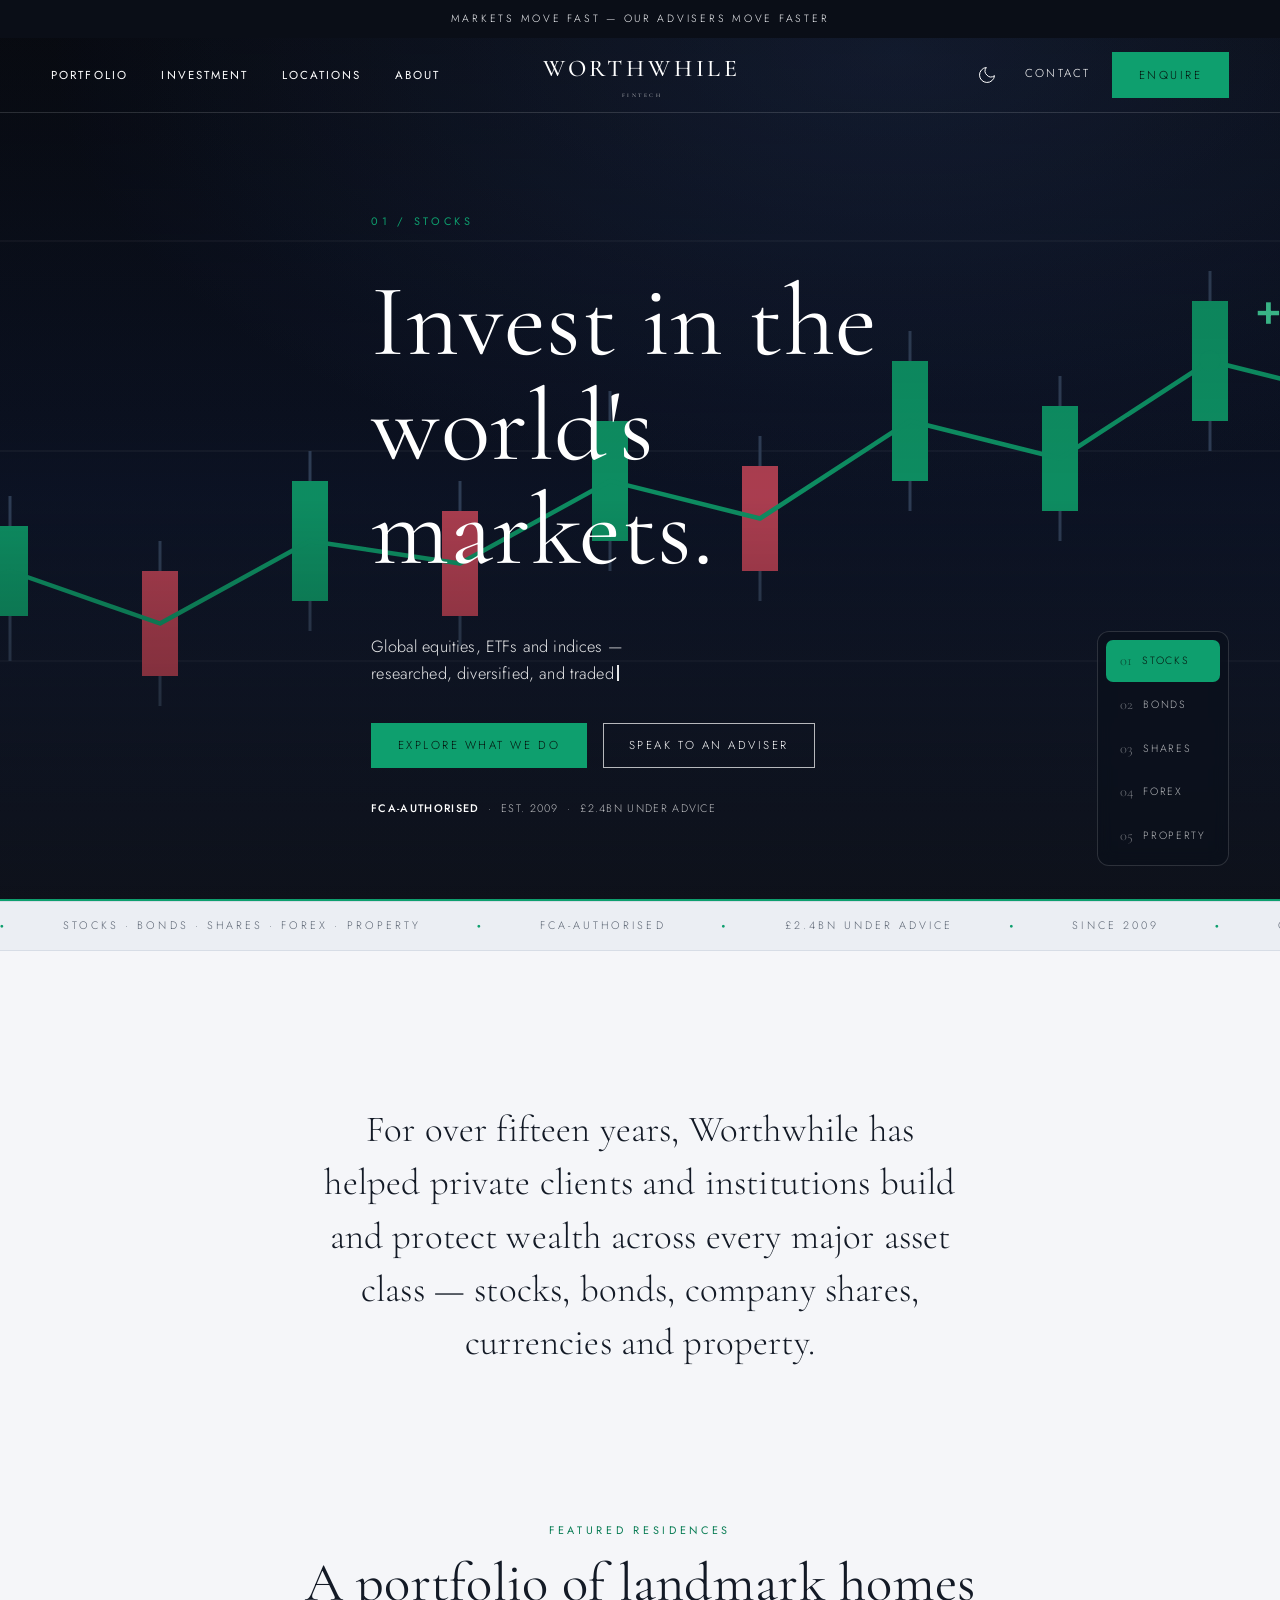
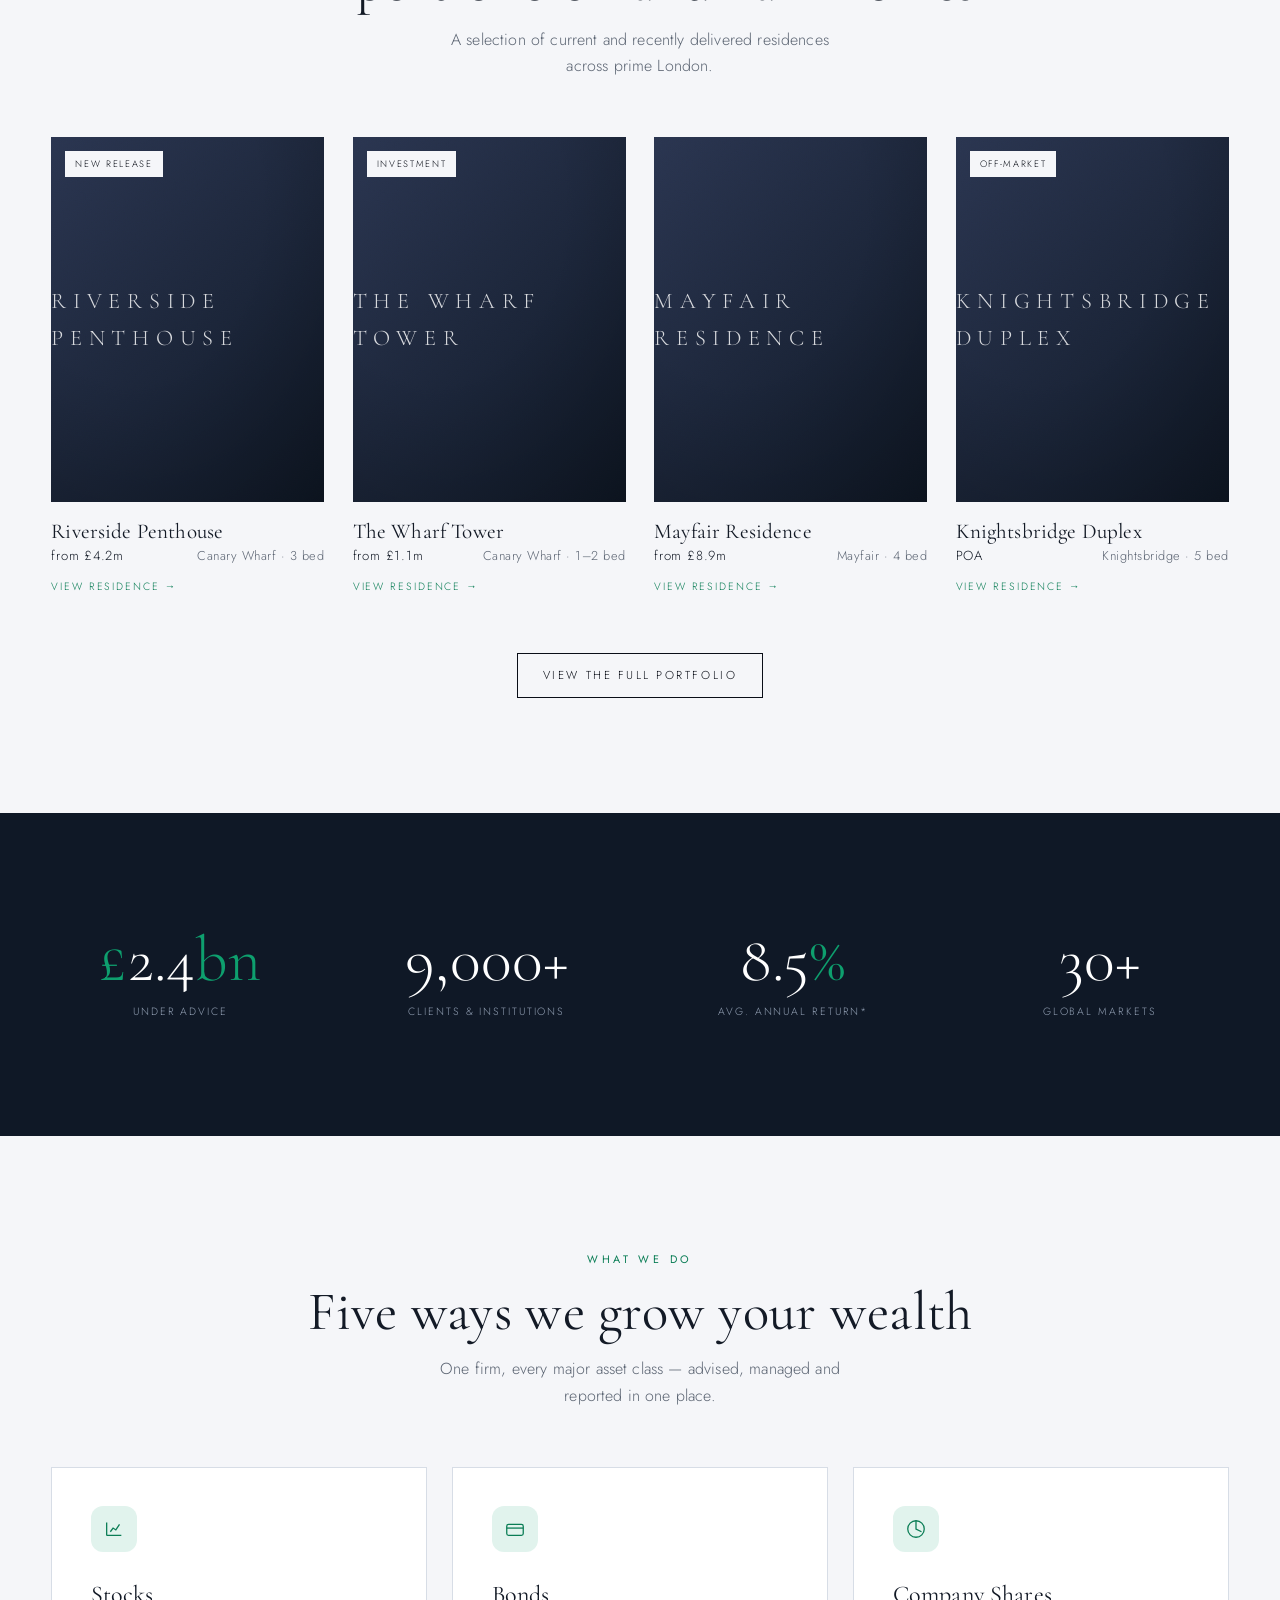
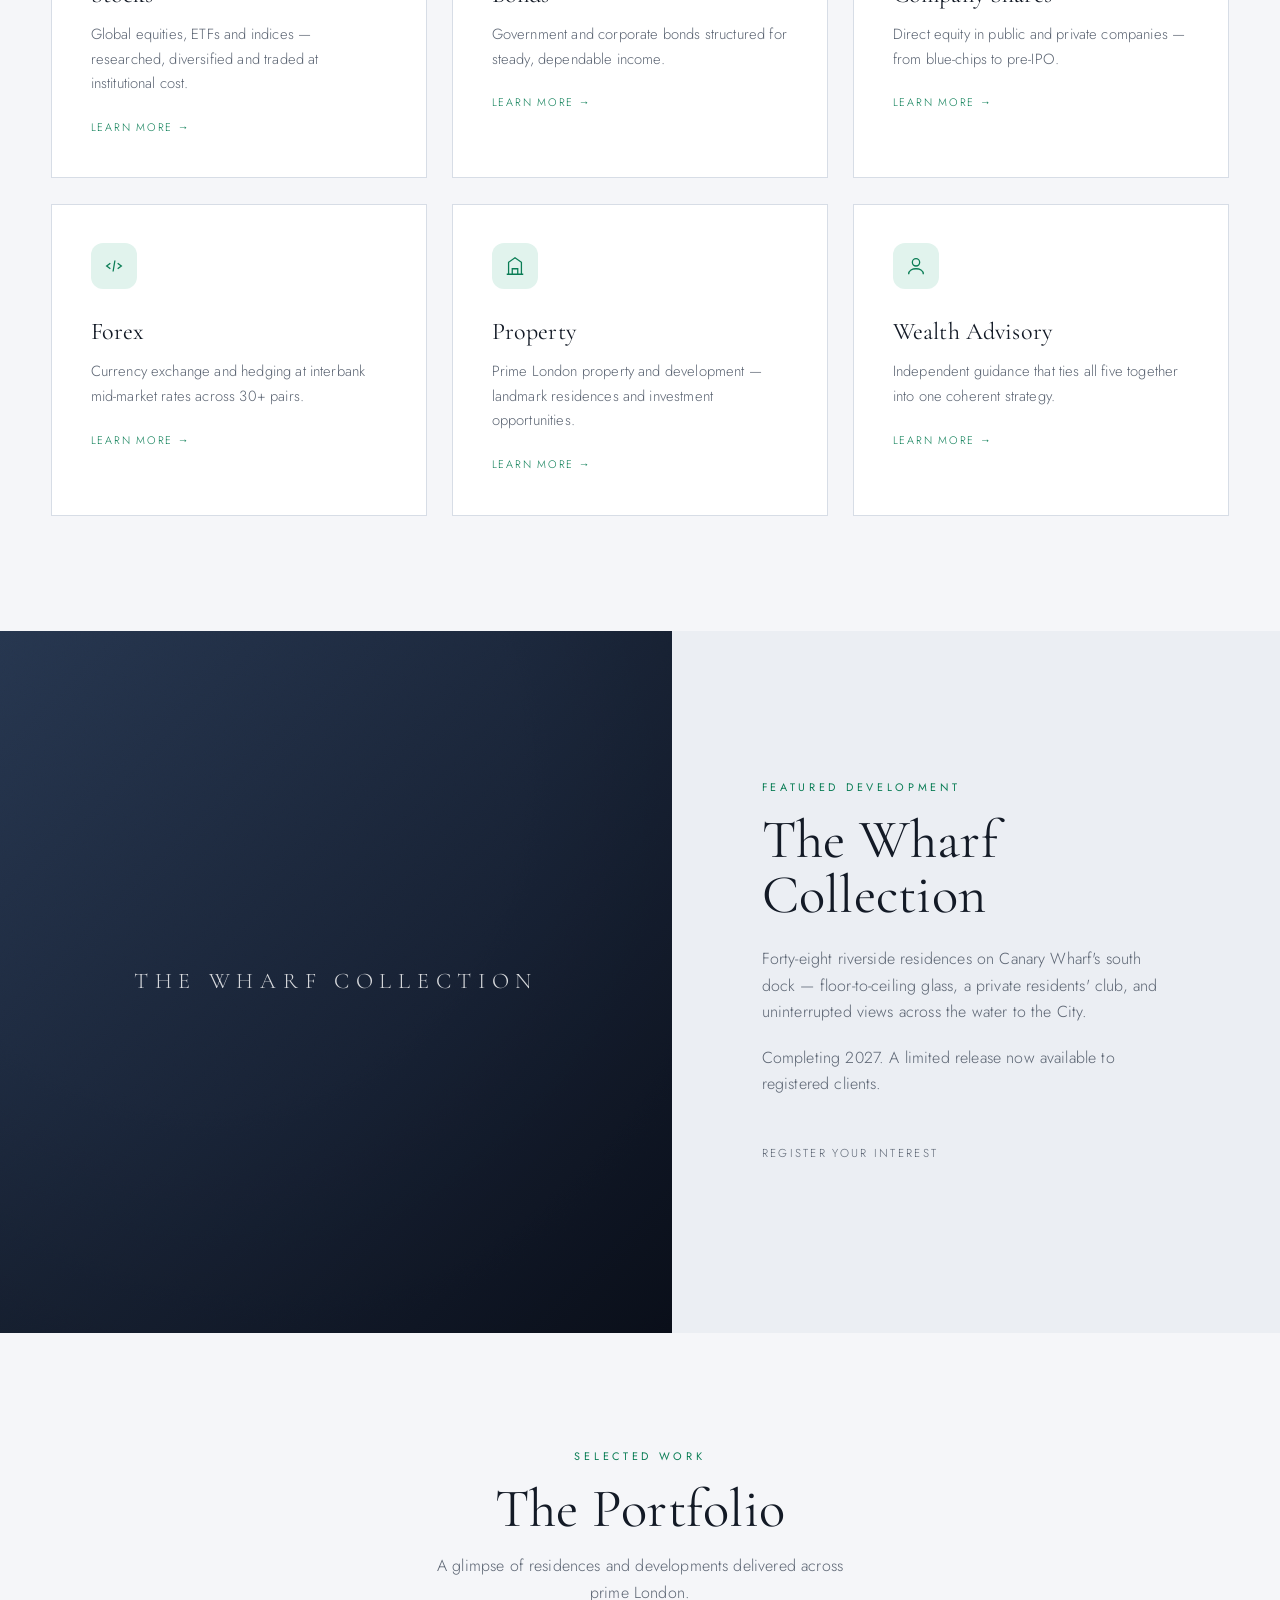
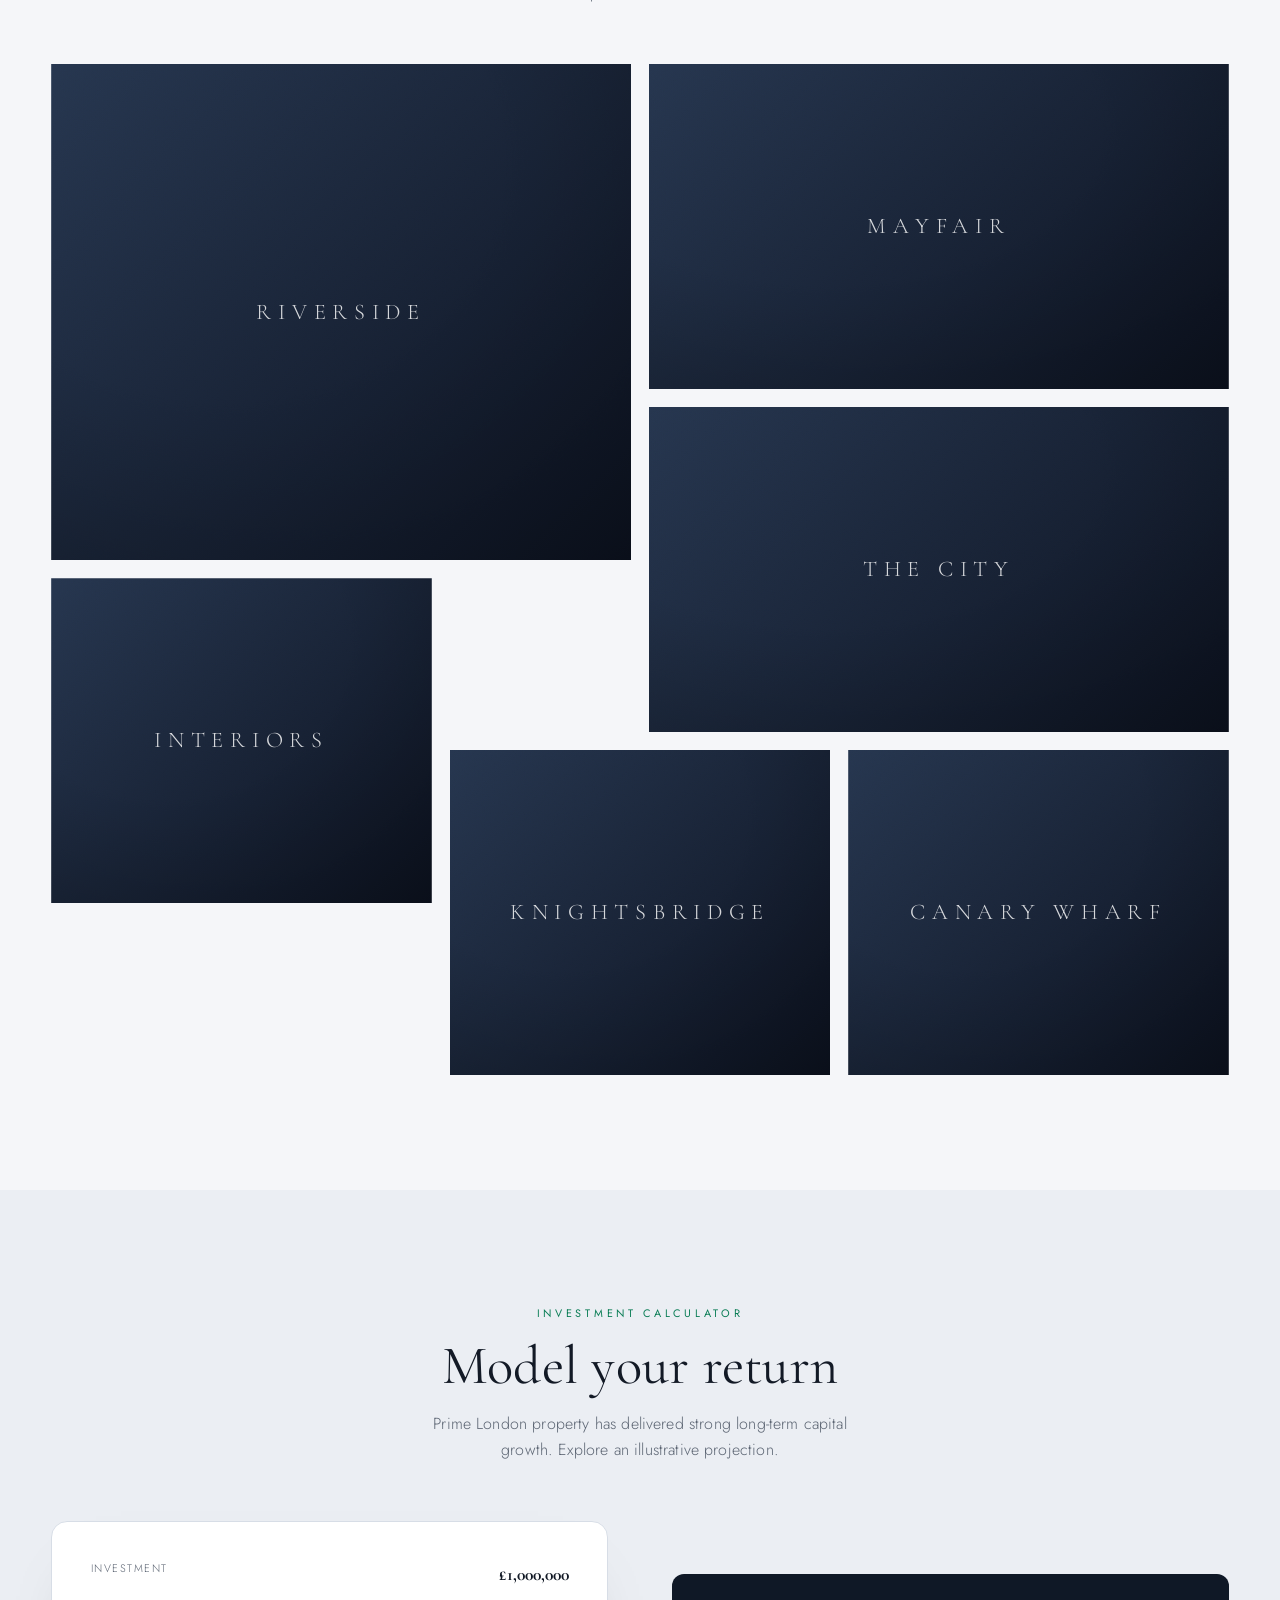
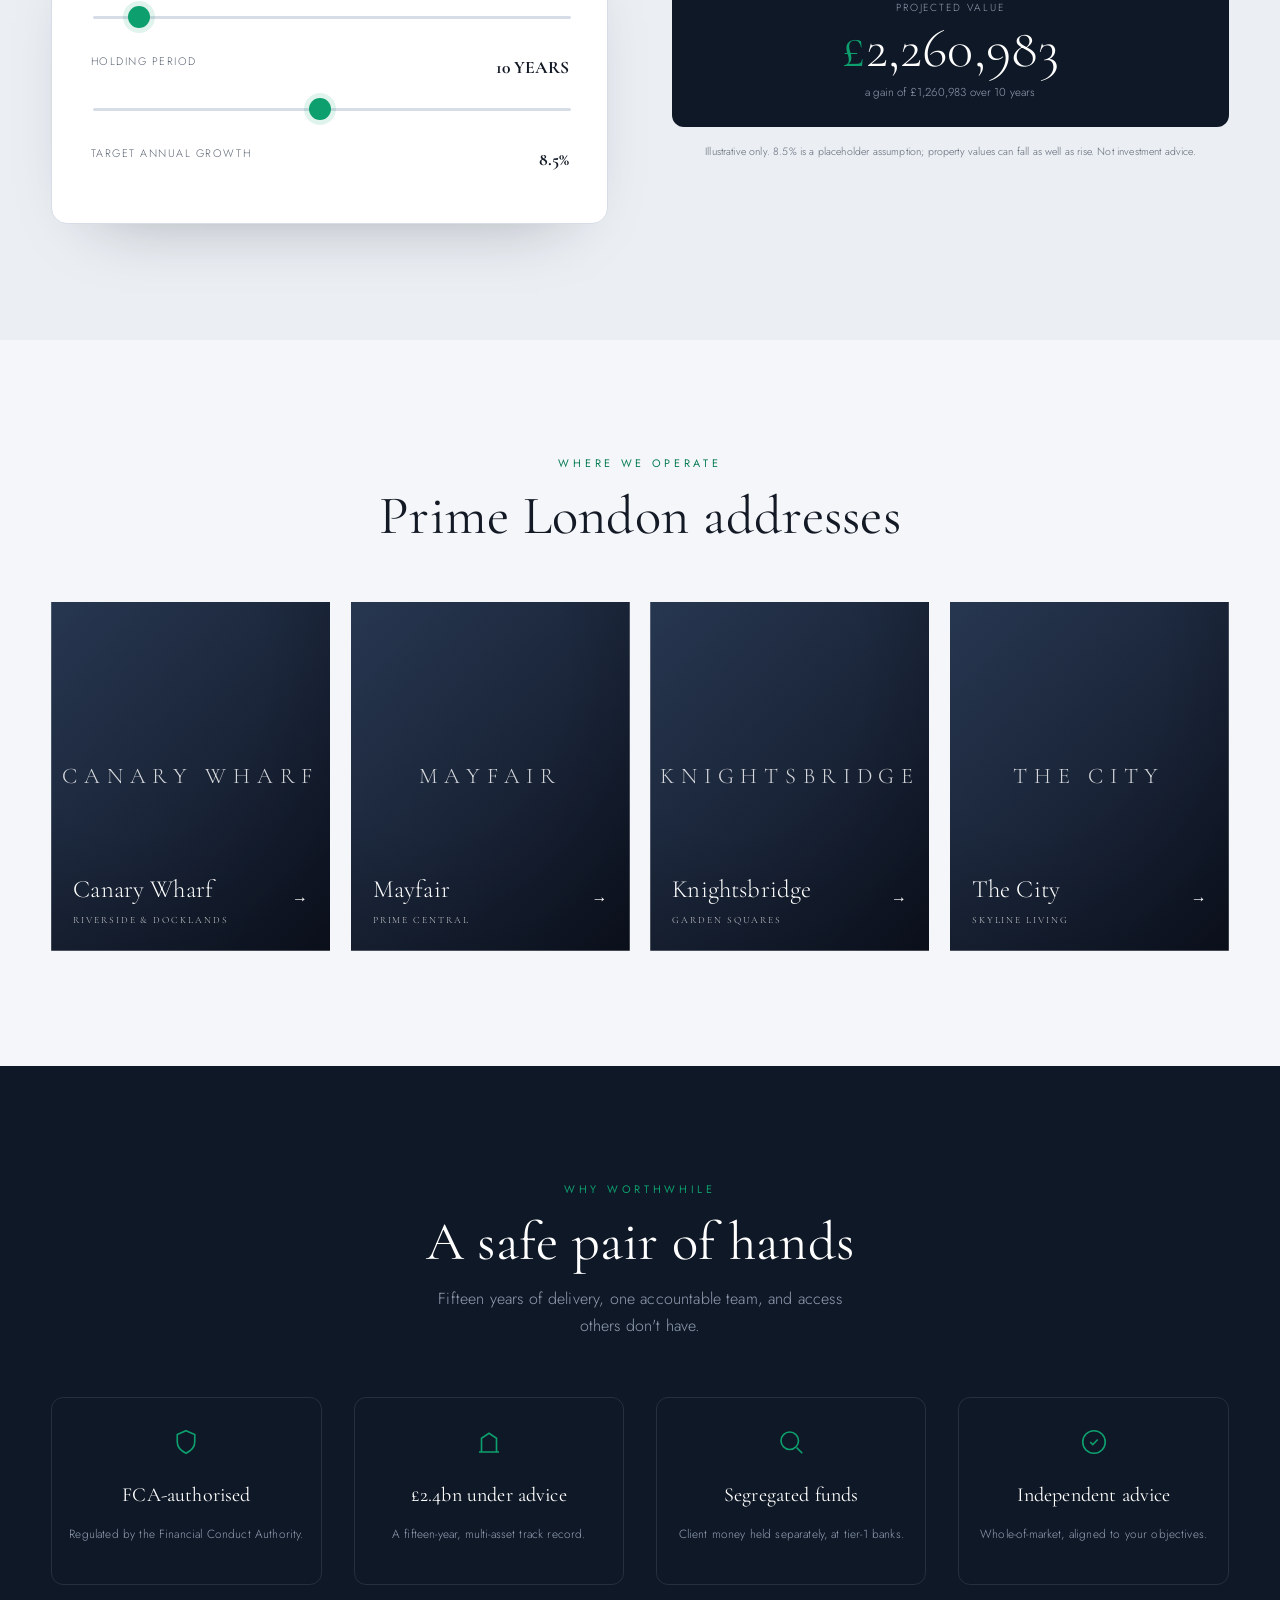
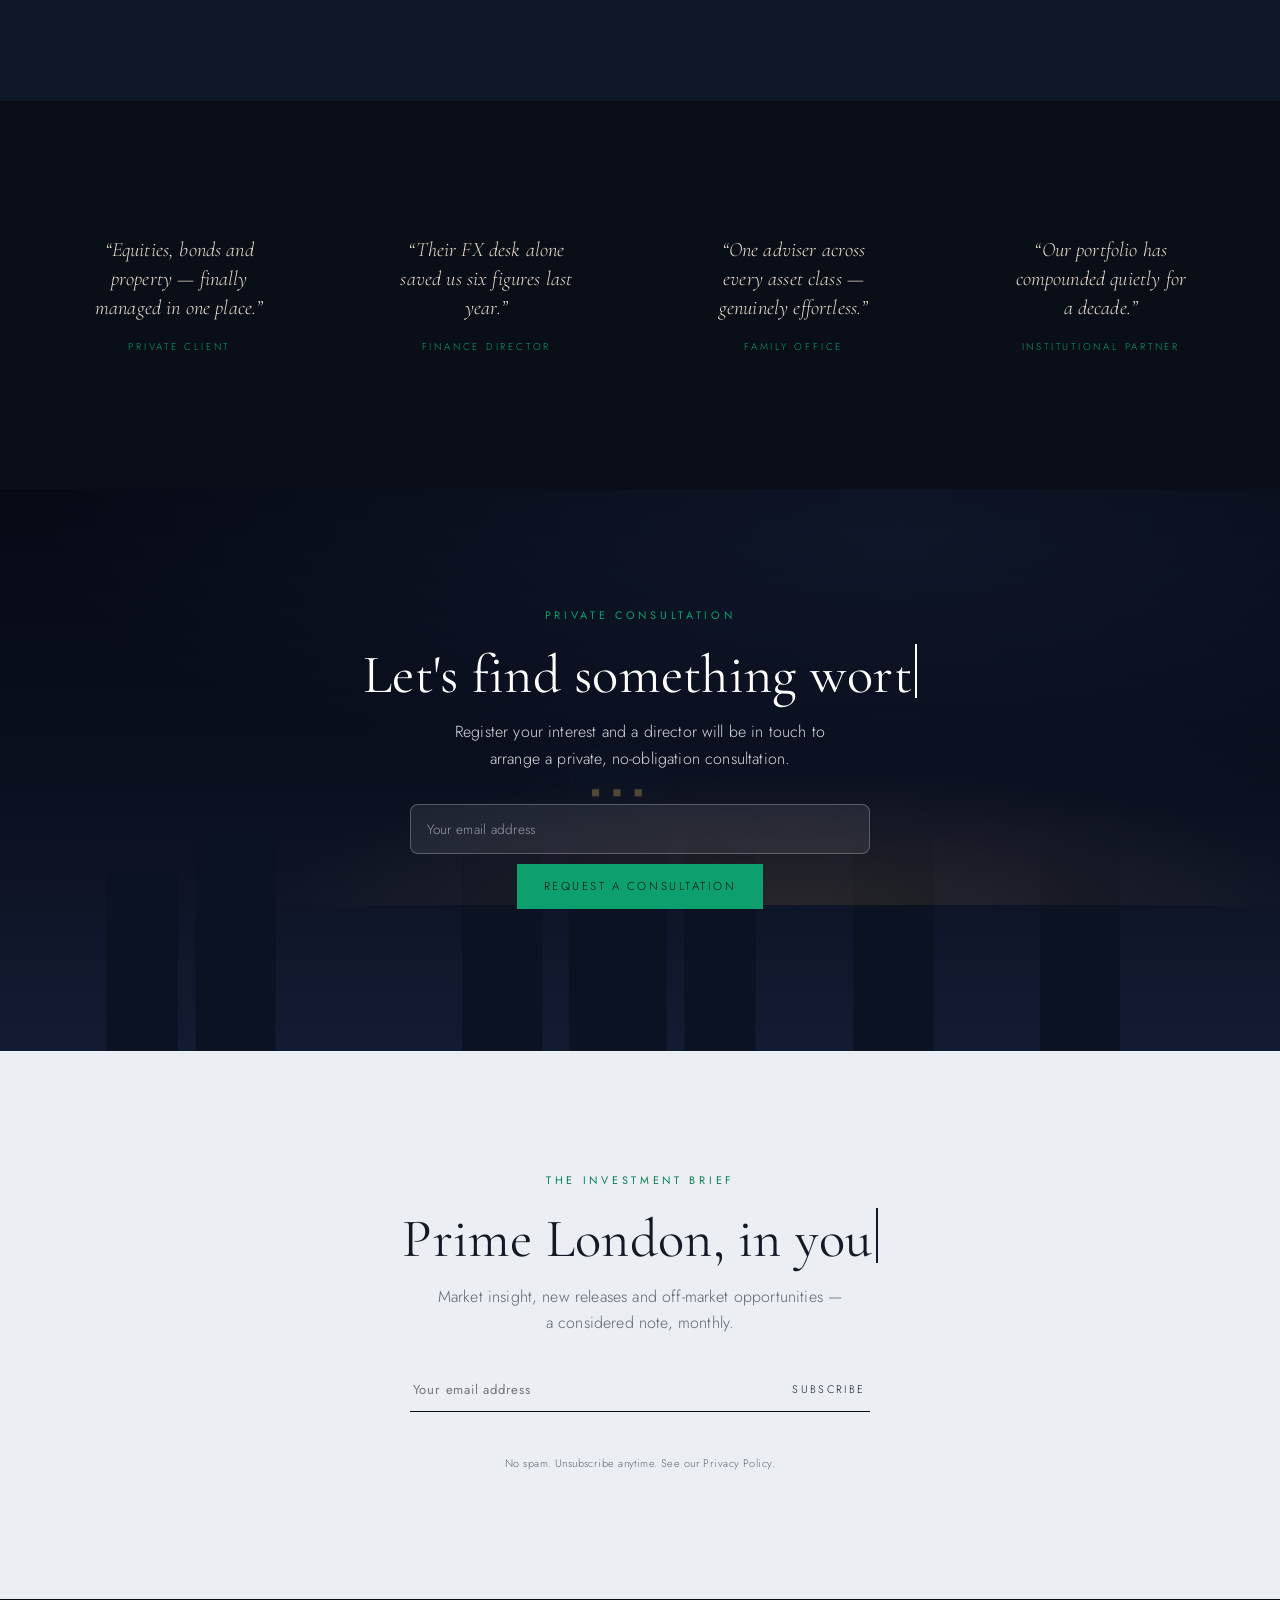
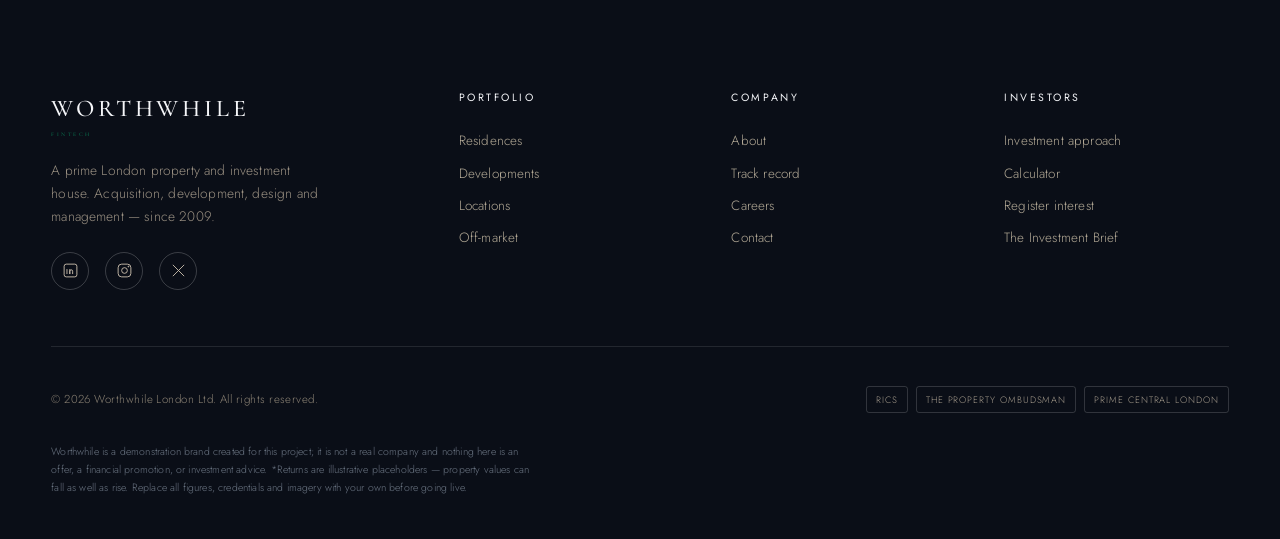
==== commit 829f43d7: "Rebuild homepage as an animated 5-category multi-asset showcase - Reposition Worthwhile as a multi-a" ====
--- a/index.html
+++ b/index.html
@@ -25,9 +25,9 @@
   <!-- ANNOUNCEMENT -->
   <div class="announce" aria-label="Announcements">
     <div class="announce__track">
-      <div class="announce__item is-active">Now released — The Wharf Collection, Canary Wharf Riverside</div>
-      <div class="announce__item">Private viewings by appointment · +44 20 7000 0000</div>
-      <div class="announce__item">Off-market investment opportunities available to registered clients</div>
+      <div class="announce__item is-active">Markets move fast — our advisers move faster</div>
+      <div class="announce__item">Speak to an adviser · +44 20 7000 0000</div>
+      <div class="announce__item">Stocks · Bonds · Shares · Forex · Property — one firm, one strategy</div>
     </div>
   </div>
 
@@ -41,7 +41,7 @@
         <a href="#locations">Locations</a>
         <a href="about.html">About</a>
       </nav>
-      <a class="brand" href="index.html">Worthwhile<small>London</small></a>
+      <a class="brand" href="index.html">Worthwhile<small>Fintech</small></a>
       <div class="nav__icons">
         <button class="icon-btn theme-toggle" type="button" aria-label="Switch theme"><svg class="ico-moon" viewBox="0 0 24 24"><path d="M21 12.8A9 9 0 1 1 11.2 3a7 7 0 0 0 9.8 9.8z"/></svg><svg class="ico-sun" viewBox="0 0 24 24"><circle cx="12" cy="12" r="4"/><path d="M12 2v2M12 20v2M4 12H2M22 12h-2M5 5l1.4 1.4M17.2 17.2L18.6 18.6M18.6 5.4l-1.4 1.4M5.4 18.6l1.4-1.4"/></svg></button>
         <a class="link-underline nav__login" href="about.html">Contact</a>
@@ -50,69 +50,139 @@
     </div>
   </header>
 
-  <!-- HERO -->
-  <section class="hero" data-hero>
-    <div class="skyline" aria-hidden="true">
-      <div class="skyline__stars">
-        <i style="left:12%;top:16%"></i><i style="left:23%;top:26%;animation-delay:1s"></i>
-        <i style="left:37%;top:12%;animation-delay:2s"></i><i style="left:58%;top:20%;animation-delay:.6s"></i>
-        <i style="left:71%;top:14%;animation-delay:1.7s"></i><i style="left:84%;top:24%;animation-delay:2.4s"></i>
-        <i style="left:92%;top:10%;animation-delay:.9s"></i>
-      </div>
-      <svg viewBox="0 0 1440 400" preserveAspectRatio="xMidYMax slice">
-        <defs>
-          <linearGradient id="bldg" x1="0" y1="0" x2="0" y2="1"><stop offset="0" stop-color="#1c2b46"/><stop offset="1" stop-color="#0a1120"/></linearGradient>
-          <linearGradient id="water" x1="0" y1="0" x2="0" y2="1"><stop offset="0" stop-color="#18233f"/><stop offset="1" stop-color="#0a0f1c"/></linearGradient>
-        </defs>
-        <g fill="#101a2e" opacity=".75"><rect x="40" y="250" width="60" height="150"/><rect x="150" y="270" width="46" height="130"/><rect x="1080" y="255" width="60" height="145"/><rect x="1300" y="268" width="70" height="132"/><rect x="1180" y="285" width="44" height="115"/></g>
-        <g fill="url(#bldg)">
-          <rect x="90" y="210" width="86" height="190"/><rect x="196" y="170" width="70" height="230"/><rect x="286" y="230" width="60" height="170"/><rect x="360" y="150" width="96" height="250"/><rect x="470" y="200" width="66" height="200"/><rect x="548" y="120" width="86" height="280"/>
-          <rect x="654" y="70" width="118" height="330"/><polygon points="654,70 713,26 772,70"/>
-          <rect x="790" y="140" width="80" height="260"/><rect x="884" y="185" width="70" height="215"/><rect x="966" y="128" width="92" height="272"/><rect x="1074" y="205" width="60" height="195"/><rect x="1146" y="165" width="86" height="235"/><rect x="1244" y="215" width="70" height="185"/><rect x="1326" y="188" width="74" height="212"/>
-        </g>
-        <g fill="#f0c274" opacity=".85">
-          <rect x="676" y="96" width="8" height="8"/><rect x="700" y="96" width="8" height="8"/><rect x="724" y="96" width="8" height="8"/><rect x="748" y="96" width="8" height="8"/>
-          <rect x="676" y="128" width="8" height="8" opacity=".5"/><rect x="700" y="128" width="8" height="8"/><rect x="724" y="128" width="8" height="8" opacity=".6"/><rect x="748" y="128" width="8" height="8"/>
-          <rect x="676" y="160" width="8" height="8"/><rect x="700" y="160" width="8" height="8" opacity=".4"/><rect x="724" y="160" width="8" height="8"/><rect x="748" y="160" width="8" height="8" opacity=".7"/>
-          <rect x="386" y="176" width="7" height="7"/><rect x="410" y="176" width="7" height="7" opacity=".5"/><rect x="434" y="176" width="7" height="7"/><rect x="410" y="210" width="7" height="7"/>
-          <rect x="570" y="150" width="7" height="7"/><rect x="596" y="150" width="7" height="7" opacity=".5"/><rect x="570" y="190" width="7" height="7"/>
-          <rect x="988" y="156" width="7" height="7"/><rect x="1014" y="156" width="7" height="7" opacity=".5"/><rect x="988" y="196" width="7" height="7"/>
-          <rect x="1168" y="195" width="7" height="7"/><rect x="1196" y="195" width="7" height="7" opacity=".5"/>
-          <rect x="812" y="170" width="7" height="7" opacity=".6"/><rect x="836" y="170" width="7" height="7"/>
-        </g>
-        <g fill="#43d6a0" opacity=".9"><rect x="724" y="192" width="8" height="8"/><rect x="410" y="290" width="7" height="7"/><rect x="1014" y="300" width="7" height="7"/></g>
-        <rect x="0" y="360" width="1440" height="40" fill="url(#water)"/>
-        <g fill="#f0c274" opacity=".14"><rect x="712" y="360" width="4" height="34"/><rect x="410" y="360" width="3" height="30"/><rect x="1010" y="360" width="3" height="26"/></g>
-      </svg>
-    </div>
-    <!-- Drone view of Canary Wharf — cinematic Ken Burns drift; skyline shows if it fails -->
-    <img class="hero__photo" src="https://images.unsplash.com/photo-1512470876302-972faa2aa9a4?auto=format&fit=crop&w=2200&q=80" data-photo alt="Aerial drone view of Canary Wharf, London" fetchpriority="high" />
+  <!-- HERO — 5-category multi-asset showcase -->
+  <section class="hero showcase" data-hero data-showcase>
+
+    <!-- SCENE 1 · STOCKS -->
+    <div class="show__scene is-active" aria-hidden="true">
+      <svg viewBox="0 0 1440 600" preserveAspectRatio="xMidYMid slice">
+        <g class="sv-grid"><line x1="0" y1="160" x2="1440" y2="160"/><line x1="0" y1="300" x2="1440" y2="300"/><line x1="0" y1="440" x2="1440" y2="440"/></g>
+        <g stroke="#33445f" stroke-width="2">
+          <line x1="200" y1="360" x2="200" y2="470"/><line x1="300" y1="330" x2="300" y2="440"/><line x1="400" y1="360" x2="400" y2="470"/><line x1="500" y1="300" x2="500" y2="420"/>
+          <line x1="600" y1="320" x2="600" y2="430"/><line x1="700" y1="260" x2="700" y2="380"/><line x1="800" y1="290" x2="800" y2="400"/><line x1="900" y1="220" x2="900" y2="340"/>
+          <line x1="1000" y1="250" x2="1000" y2="360"/><line x1="1100" y1="180" x2="1100" y2="300"/><line x1="1200" y1="210" x2="1200" y2="320"/>
+        </g>
+        <g>
+          <rect class="bar" x="188" y="380" width="24" height="70" fill="#0e9f6e"/><rect class="bar" x="288" y="350" width="24" height="60" fill="#0e9f6e"/>
+          <rect class="bar" x="388" y="380" width="24" height="70" fill="#c0455a"/><rect class="bar" x="488" y="320" width="24" height="80" fill="#0e9f6e"/>
+          <rect class="bar" x="588" y="340" width="24" height="70" fill="#c0455a"/><rect class="bar" x="688" y="280" width="24" height="80" fill="#0e9f6e"/>
+          <rect class="bar" x="788" y="310" width="24" height="70" fill="#c0455a"/><rect class="bar" x="888" y="240" width="24" height="80" fill="#0e9f6e"/>
+          <rect class="bar" x="988" y="270" width="24" height="70" fill="#0e9f6e"/><rect class="bar" x="1088" y="200" width="24" height="80" fill="#0e9f6e"/><rect class="bar" x="1188" y="230" width="24" height="70" fill="#0e9f6e"/>
+        </g>
+        <polyline class="draw" fill="none" stroke="#0e9f6e" stroke-width="3" stroke-linecap="round" stroke-linejoin="round" points="200,415 300,380 400,415 500,360 600,375 700,320 800,345 900,280 1000,305 1100,240 1200,265"/>
+        <circle class="pulse" cx="1100" cy="240" r="7" fill="#0e9f6e"/>
+        <text class="float-a" x="1130" y="215" fill="#43d6a0" font-family="Jost,sans-serif" font-size="28" font-weight="500">+2.4%</text>
+      </svg>
+    </div>
+
+    <!-- SCENE 2 · BONDS -->
+    <div class="show__scene" aria-hidden="true">
+      <svg viewBox="0 0 1440 600" preserveAspectRatio="xMidYMid slice">
+        <g class="sv-grid"><line x1="0" y1="180" x2="1440" y2="180"/><line x1="0" y1="320" x2="1440" y2="320"/><line x1="0" y1="460" x2="1440" y2="460"/></g>
+        <path class="draw" fill="none" stroke="#c9a45e" stroke-width="3" stroke-linecap="round" d="M160,470 C440,455 560,360 800,340 S1160,240 1320,205"/>
+        <g stroke="#c9a45e" stroke-width="2" opacity=".6">
+          <line x1="320" y1="430" x2="320" y2="470"/><line x1="520" y1="360" x2="520" y2="410"/><line x1="720" y1="345" x2="720" y2="395"/><line x1="920" y1="300" x2="920" y2="350"/><line x1="1120" y1="255" x2="1120" y2="305"/>
+        </g>
+        <g>
+          <ellipse class="bar" cx="380" cy="470" rx="52" ry="16" fill="none" stroke="#c9a45e" stroke-width="2"/>
+          <ellipse class="bar" cx="380" cy="446" rx="52" ry="16" fill="none" stroke="#c9a45e" stroke-width="2"/>
+          <ellipse class="bar" cx="380" cy="422" rx="52" ry="16" fill="none" stroke="#e0c07a" stroke-width="2"/>
+        </g>
+        <circle class="pulse" cx="1320" cy="205" r="7" fill="#c9a45e"/>
+        <text class="float-b" x="1140" y="235" fill="#e0c07a" font-family="Jost,sans-serif" font-size="26" font-weight="500">4.2% yield</text>
+      </svg>
+    </div>
+
+    <!-- SCENE 3 · COMPANY SHARES -->
+    <div class="show__scene" aria-hidden="true">
+      <svg viewBox="0 0 1440 600" preserveAspectRatio="xMidYMid slice">
+        <g transform="translate(430,300)">
+          <circle r="120" fill="none" stroke="rgba(255,255,255,.08)" stroke-width="36"/>
+          <circle class="donut-gold" r="120" fill="none" stroke="#c9a45e" stroke-width="36" stroke-linecap="butt" transform="rotate(-90)"/>
+          <circle class="donut" r="120" fill="none" stroke="#0e9f6e" stroke-width="36" stroke-linecap="butt" transform="rotate(-90)"/>
+          <text x="0" y="6" text-anchor="middle" fill="#eaf1f8" font-family="Cormorant Garamond,serif" font-size="58">65%</text>
+          <text x="0" y="44" text-anchor="middle" fill="#8ea0bb" font-family="Jost,sans-serif" font-size="15" letter-spacing="3">HELD</text>
+        </g>
+        <g>
+          <rect class="bar" x="820" y="330" width="46" height="120" fill="#22344f"/><rect class="bar" x="890" y="290" width="46" height="160" fill="#2c4361"/>
+          <rect class="bar" x="960" y="250" width="46" height="200" fill="#0e9f6e" opacity=".85"/><rect class="bar" x="1030" y="300" width="46" height="150" fill="#2c4361"/><rect class="bar" x="1100" y="230" width="46" height="220" fill="#22344f"/>
+        </g>
+        <text class="float-a" x="820" y="300" fill="#43d6a0" font-family="Jost,sans-serif" font-size="24" font-weight="500">Equity</text>
+      </svg>
+    </div>
+
+    <!-- SCENE 4 · FOREX -->
+    <div class="show__scene" aria-hidden="true">
+      <svg viewBox="0 0 1440 600" preserveAspectRatio="xMidYMid slice">
+        <g class="spin-slow" style="transform-origin:720px 300px" opacity=".28">
+          <ellipse cx="720" cy="300" rx="250" ry="250" fill="none" stroke="#6f86ad" stroke-width="1"/>
+          <ellipse cx="720" cy="300" rx="250" ry="110" fill="none" stroke="#6f86ad" stroke-width="1"/>
+          <ellipse cx="720" cy="300" rx="120" ry="250" fill="none" stroke="#6f86ad" stroke-width="1"/>
+          <line x1="470" y1="300" x2="970" y2="300" stroke="#6f86ad" stroke-width="1"/>
+        </g>
+        <path class="dash-move" d="M470,250 C580,180 760,180 880,235" fill="none" stroke="#c9a45e" stroke-width="2.5"/>
+        <path class="dash-move" d="M560,380 C680,440 840,440 960,360" fill="none" stroke="#0e9f6e" stroke-width="2.5"/>
+        <g class="float-a"><circle cx="430" cy="230" r="52" fill="rgba(14,159,110,.14)" stroke="#0e9f6e" stroke-width="1.5"/><text x="430" y="248" text-anchor="middle" fill="#eaf1f8" font-family="Cormorant Garamond,serif" font-size="46">$</text></g>
+        <g class="float-b"><circle cx="1010" cy="230" r="52" fill="rgba(201,164,94,.14)" stroke="#c9a45e" stroke-width="1.5"/><text x="1010" y="248" text-anchor="middle" fill="#eaf1f8" font-family="Cormorant Garamond,serif" font-size="46">&#8364;</text></g>
+        <g class="float-b"><circle cx="470" cy="400" r="46" fill="rgba(255,255,255,.06)" stroke="#6f86ad" stroke-width="1.5"/><text x="470" y="416" text-anchor="middle" fill="#eaf1f8" font-family="Cormorant Garamond,serif" font-size="40">&#163;</text></g>
+        <g class="float-a"><circle cx="980" cy="400" r="46" fill="rgba(255,255,255,.06)" stroke="#6f86ad" stroke-width="1.5"/><text x="980" y="416" text-anchor="middle" fill="#eaf1f8" font-family="Cormorant Garamond,serif" font-size="40">&#165;</text></g>
+        <text class="float-a" x="660" y="150" fill="#43d6a0" font-family="Jost,sans-serif" font-size="24" font-weight="500">GBP/USD 1.28</text>
+      </svg>
+    </div>
+
+    <!-- SCENE 5 · PROPERTY (skyline) -->
+    <div class="show__scene" aria-hidden="true">
+      <svg viewBox="0 0 1440 600" preserveAspectRatio="xMidYMax slice">
+        <g fill="#0f1a30">
+          <rect x="120" y="300" width="80" height="300"/><rect x="220" y="250" width="90" height="350"/><rect x="330" y="330" width="60" height="270"/><rect x="470" y="220" width="86" height="380"/>
+          <rect x="600" y="170" width="110" height="430"/><polygon points="600,170 655,120 710,170"/>
+          <rect x="740" y="250" width="80" height="350"/><rect x="850" y="300" width="70" height="300"/><rect x="960" y="230" width="92" height="370"/><rect x="1080" y="300" width="70" height="300"/><rect x="1170" y="260" width="90" height="340"/><rect x="1290" y="290" width="80" height="310"/>
+        </g>
+        <g fill="#f0c274" opacity=".85" class="pulse">
+          <rect x="622" y="200" width="8" height="8"/><rect x="646" y="200" width="8" height="8"/><rect x="670" y="200" width="8" height="8"/><rect x="622" y="240" width="8" height="8"/><rect x="670" y="240" width="8" height="8"/>
+          <rect x="500" y="260" width="7" height="7"/><rect x="524" y="260" width="7" height="7"/><rect x="988" y="270" width="7" height="7"/><rect x="1012" y="270" width="7" height="7"/>
+        </g>
+        <g fill="#43d6a0" opacity=".9"><rect x="646" y="300" width="8" height="8"/><rect x="500" y="320" width="7" height="7"/></g>
+      </svg>
+    </div>
+
     <div class="hero__scrim"></div>
-    <div class="wrap hero__inner reveal">
-      <span class="hero__badge"><span class="dot"></span> Prime London property &amp; investment</span>
-      <h1 class="display hero__title">Property, worth<br>your while.</h1>
-      <p class="hero__sub">Landmark residences and investment opportunities across London's most coveted addresses — acquired, developed and managed with quiet precision.</p>
-      <div class="hero__ctas">
-        <a href="#portfolio" class="btn btn--accent">Explore the portfolio</a>
-        <a href="investment.html" class="btn btn--light">Investment enquiries</a>
-      </div>
-      <p class="hero__trust"><b>RICS-regulated</b> &nbsp;·&nbsp; Est. 2009 &nbsp;·&nbsp; £2.4bn delivered</p>
-    </div>
-    <div class="scroll-cue"><span></span>Scroll</div>
+
+    <div class="wrap hero__inner">
+      <span class="eyebrow show__eyebrow" data-show-eyebrow>01 / Stocks</span>
+      <h1 class="display hero__title show__title" data-show-title aria-live="polite">&nbsp;</h1>
+      <p class="hero__sub show__sub" data-show-sub>&nbsp;</p>
+      <div class="show__ctas">
+        <a href="investment.html" class="btn btn--accent">Explore what we do</a>
+        <a href="#enquire" class="btn btn--light">Speak to an adviser</a>
+      </div>
+      <p class="hero__trust"><b>FCA-authorised</b> &nbsp;·&nbsp; Est. 2009 &nbsp;·&nbsp; &pound;2.4bn under advice</p>
+    </div>
+
+    <!-- manual toggle menu box -->
+    <div class="show__menu" role="tablist" aria-label="What we do">
+      <button type="button" role="tab" data-go="0" class="is-active"><span class="n">01</span> Stocks</button>
+      <button type="button" role="tab" data-go="1"><span class="n">02</span> Bonds</button>
+      <button type="button" role="tab" data-go="2"><span class="n">03</span> Shares</button>
+      <button type="button" role="tab" data-go="3"><span class="n">04</span> Forex</button>
+      <button type="button" role="tab" data-go="4"><span class="n">05</span> Property</button>
+    </div>
+
+    <div class="show__progress"><i></i></div>
   </section>
 
   <!-- CREDENTIALS MARQUEE -->
   <div class="marquee" aria-hidden="true">
     <div class="marquee__track">
-      <span>Prime Central London</span><span>RICS Regulated</span><span>£2.4bn Delivered</span><span>Since 2009</span><span>Off-Market Access</span>
-      <span>Prime Central London</span><span>RICS Regulated</span><span>£2.4bn Delivered</span><span>Since 2009</span><span>Off-Market Access</span>
+      <span>Stocks · Bonds · Shares · Forex · Property</span><span>FCA-Authorised</span><span>£2.4bn Under Advice</span><span>Since 2009</span><span>Global Markets</span>
+      <span>Stocks · Bonds · Shares · Forex · Property</span><span>FCA-Authorised</span><span>£2.4bn Under Advice</span><span>Since 2009</span><span>Global Markets</span>
     </div>
   </div>
 
   <!-- STATEMENT -->
   <section class="section wrap">
     <div class="statement reveal">
-      <p>For over fifteen years, Worthwhile has acquired, designed and delivered some of London's most considered addresses — homes to live in, and assets that endure.</p>
+      <p>For over fifteen years, Worthwhile has helped private clients and institutions build and protect wealth across every major asset class — stocks, bonds, company shares, currencies and property.</p>
     </div>
   </section>
 
@@ -120,30 +190,30 @@
   <section class="section wrap" id="portfolio" style="padding-top:0">
     <div class="section__head center reveal">
       <span class="eyebrow">Featured Residences</span>
-      <h2 class="display section__title">A portfolio of landmark homes</h2>
+      <h2 class="display section__title" data-type>A portfolio of landmark homes</h2>
       <p>A selection of current and recently delivered residences across prime London.</p>
     </div>
     <div class="products">
-      <a class="card reveal" href="investment.html">
-        <div class="card__media"><div class="ph" data-label="Riverside Penthouse"><img src="https://images.unsplash.com/photo-1600585154340-be6161a56a0c?auto=format&fit=crop&w=800&q=80" alt="Riverside Penthouse interior" loading="lazy"></div><span class="card__tag">New release</span></div>
+      <a class="card reveal" href="investment.html" data-lightbox>
+        <div class="card__media"><div class="ph" data-label="Riverside Penthouse"><img src="https://d8j0ntlcm91z4.cloudfront.net/user_2y2lBQzxjJ3VOy4SBD9rRfOAYGX/hf_20260727_221050_5c261c9f-7062-47f0-9321-d88b102fdaa6_min.webp" alt="Riverside Penthouse interior" loading="lazy"></div><span class="card__tag">New release</span></div>
         <h3 class="card__name">Riverside Penthouse</h3>
         <div class="card__meta"><span class="card__price">from £4.2m</span><span class="card__loc">Canary Wharf · 3 bed</span></div>
         <span class="card__view">View residence</span>
       </a>
-      <a class="card reveal" data-reveal-delay="1" href="investment.html">
-        <div class="card__media"><div class="ph" data-label="The Wharf Tower"><img src="https://images.unsplash.com/photo-1486406146926-c627a92ad1ab?auto=format&fit=crop&w=800&q=80" alt="The Wharf Tower" loading="lazy"></div><span class="card__tag">Investment</span></div>
+      <a class="card reveal" data-reveal-delay="1" href="investment.html" data-lightbox>
+        <div class="card__media"><div class="ph" data-label="The Wharf Tower"><img src="https://d8j0ntlcm91z4.cloudfront.net/user_2y2lBQzxjJ3VOy4SBD9rRfOAYGX/hf_20260727_221442_16952536-5a87-482d-acdb-a12b3db0401f_min.webp" alt="The Wharf Tower" loading="lazy"></div><span class="card__tag">Investment</span></div>
         <h3 class="card__name">The Wharf Tower</h3>
         <div class="card__meta"><span class="card__price">from £1.1m</span><span class="card__loc">Canary Wharf · 1–2 bed</span></div>
         <span class="card__view">View residence</span>
       </a>
-      <a class="card reveal" data-reveal-delay="2" href="investment.html">
-        <div class="card__media"><div class="ph" data-label="Mayfair Residence"><img src="https://images.unsplash.com/photo-1600607687939-ce8a6c25118c?auto=format&fit=crop&w=800&q=80" alt="Mayfair Residence interior" loading="lazy"></div></div>
+      <a class="card reveal" data-reveal-delay="2" href="investment.html" data-lightbox>
+        <div class="card__media"><div class="ph" data-label="Mayfair Residence"><img src="https://d8j0ntlcm91z4.cloudfront.net/user_2y2lBQzxjJ3VOy4SBD9rRfOAYGX/hf_20260727_221508_e6f10127-b7f8-41d9-9eae-ef58f950d42c_min.webp" alt="Mayfair Residence interior" loading="lazy"></div></div>
         <h3 class="card__name">Mayfair Residence</h3>
         <div class="card__meta"><span class="card__price">from £8.9m</span><span class="card__loc">Mayfair · 4 bed</span></div>
         <span class="card__view">View residence</span>
       </a>
-      <a class="card reveal" data-reveal-delay="3" href="investment.html">
-        <div class="card__media"><div class="ph" data-label="Knightsbridge Duplex"><img src="https://images.unsplash.com/photo-1600566753086-00f18fb6b3ea?auto=format&fit=crop&w=800&q=80" alt="Knightsbridge Duplex interior" loading="lazy"></div><span class="card__tag">Off-market</span></div>
+      <a class="card reveal" data-reveal-delay="3" href="investment.html" data-lightbox>
+        <div class="card__media"><div class="ph" data-label="Knightsbridge Duplex"><img src="https://d8j0ntlcm91z4.cloudfront.net/user_2y2lBQzxjJ3VOy4SBD9rRfOAYGX/hf_20260727_221536_08d4604c-7b06-4d70-b18a-28f8688ac731_min.webp" alt="Knightsbridge Duplex interior" loading="lazy"></div><span class="card__tag">Off-market</span></div>
         <h3 class="card__name">Knightsbridge Duplex</h3>
         <div class="card__meta"><span class="card__price">POA</span><span class="card__loc">Knightsbridge · 5 bed</span></div>
         <span class="card__view">View residence</span>
@@ -156,35 +226,35 @@
   <section class="stats">
     <div class="section wrap">
       <div class="stats__grid">
-        <div class="stat reveal"><div class="stat__num"><span class="accent">£</span><span data-count="2.4" data-decimals="1">0</span><span class="accent">bn</span></div><div class="stat__label">Delivered since 2009</div></div>
-        <div class="stat reveal" data-reveal-delay="1"><div class="stat__num"><span data-count="1200" data-suffix="+">0</span></div><div class="stat__label">Residences created</div></div>
+        <div class="stat reveal"><div class="stat__num"><span class="accent">£</span><span data-count="2.4" data-decimals="1">0</span><span class="accent">bn</span></div><div class="stat__label">Under advice</div></div>
+        <div class="stat reveal" data-reveal-delay="1"><div class="stat__num"><span data-count="9000" data-suffix="+">0</span></div><div class="stat__label">Clients &amp; institutions</div></div>
         <div class="stat reveal" data-reveal-delay="2"><div class="stat__num"><span data-count="8.5" data-decimals="1">0</span><span class="accent">%</span></div><div class="stat__label">Avg. annual return*</div></div>
-        <div class="stat reveal" data-reveal-delay="3"><div class="stat__num"><span data-count="14">0</span></div><div class="stat__label">Landmark developments</div></div>
-      </div>
-    </div>
-  </section>
-
-  <!-- THE OFFER -->
+        <div class="stat reveal" data-reveal-delay="3"><div class="stat__num"><span data-count="30" data-suffix="+">0</span></div><div class="stat__label">Global markets</div></div>
+      </div>
+    </div>
+  </section>
+
+  <!-- WHAT WE DO -->
   <section class="section wrap">
     <div class="section__head center reveal">
       <span class="eyebrow">What We Do</span>
-      <h2 class="display section__title">End to end, in-house</h2>
-      <p>From first acquisition to final key, every stage is handled by one team.</p>
+      <h2 class="display section__title" data-type>Five ways we grow your wealth</h2>
+      <p>One firm, every major asset class — advised, managed and reported in one place.</p>
     </div>
     <div class="features">
-      <article class="feature reveal"><div class="feature__ico"><svg viewBox="0 0 24 24"><path d="M3 21h18M5 21V8l7-5 7 5v13M9 21v-6h6v6"/></svg></div><h3>Acquisition</h3><p>Off-market sourcing of prime sites and standing stock, with rigorous due diligence.</p></article>
-      <article class="feature reveal" data-reveal-delay="1"><div class="feature__ico"><svg viewBox="0 0 24 24"><path d="M4 20h16M6 20V9l6-4 6 4v11M10 20v-5h4v5"/></svg></div><h3>Development</h3><p>Ground-up delivery and refurbishment, on time and to an exacting specification.</p></article>
-      <article class="feature reveal" data-reveal-delay="2"><div class="feature__ico"><svg viewBox="0 0 24 24"><path d="M4 19V5M4 19h16M8 15l3-4 3 2 4-6"/></svg></div><h3>Investment</h3><p>Structured opportunities for private clients and institutions, targeting resilient returns.</p></article>
-      <article class="feature reveal"><div class="feature__ico"><svg viewBox="0 0 24 24"><path d="M12 3l2.5 5 5.5.8-4 3.9 1 5.5L12 21l-5-2.9 1-5.5-4-3.9 5.5-.8z"/></svg></div><h3>Interior Design</h3><p>An in-house studio creating interiors of lasting quality, tailored to each residence.</p></article>
-      <article class="feature reveal" data-reveal-delay="1"><div class="feature__ico"><svg viewBox="0 0 24 24"><path d="M3 7h18v13H3zM3 7l3-4h12l3 4M9 12h6"/></svg></div><h3>Management</h3><p>Lettings, property and asset management to protect and grow your investment.</p></article>
-      <article class="feature reveal" data-reveal-delay="2"><div class="feature__ico"><svg viewBox="0 0 24 24"><circle cx="12" cy="8" r="4"/><path d="M4 21c0-4 4-6 8-6s8 2 8 6"/></svg></div><h3>Advisory</h3><p>Discreet, independent guidance on portfolio strategy, financing and succession.</p></article>
+      <article class="feature reveal"><div class="feature__ico"><svg viewBox="0 0 24 24"><path d="M4 19V5M4 19h16M8 15l3-4 3 2 4-6"/></svg></div><h3>Stocks</h3><p>Global equities, ETFs and indices — researched, diversified and traded at institutional cost.</p><a href="investment.html">Learn more</a></article>
+      <article class="feature reveal" data-reveal-delay="1"><div class="feature__ico"><svg viewBox="0 0 24 24"><rect x="3" y="7" width="18" height="12" rx="2"/><path d="M3 11h18"/></svg></div><h3>Bonds</h3><p>Government and corporate bonds structured for steady, dependable income.</p><a href="investment.html">Learn more</a></article>
+      <article class="feature reveal" data-reveal-delay="2"><div class="feature__ico"><svg viewBox="0 0 24 24"><circle cx="12" cy="12" r="9"/><path d="M12 3v9l6 3"/></svg></div><h3>Company Shares</h3><p>Direct equity in public and private companies — from blue-chips to pre-IPO.</p><a href="investment.html">Learn more</a></article>
+      <article class="feature reveal"><div class="feature__ico"><svg viewBox="0 0 24 24"><path d="M8 9l-4 3 4 3M16 9l4 3-4 3M13 6l-2 12"/></svg></div><h3>Forex</h3><p>Currency exchange and hedging at interbank mid-market rates across 30+ pairs.</p><a href="investment.html">Learn more</a></article>
+      <article class="feature reveal" data-reveal-delay="1"><div class="feature__ico"><svg viewBox="0 0 24 24"><path d="M3 21h18M5 21V8l7-5 7 5v13M9 21v-6h6v6"/></svg></div><h3>Property</h3><p>Prime London property and development — landmark residences and investment opportunities.</p><a href="#portfolio">Learn more</a></article>
+      <article class="feature reveal" data-reveal-delay="2"><div class="feature__ico"><svg viewBox="0 0 24 24"><circle cx="12" cy="8" r="4"/><path d="M4 21c0-4 4-6 8-6s8 2 8 6"/></svg></div><h3>Wealth Advisory</h3><p>Independent guidance that ties all five together into one coherent strategy.</p><a href="investment.html">Learn more</a></article>
     </div>
   </section>
 
   <!-- FEATURED DEVELOPMENT SPLIT -->
   <section class="split">
     <div class="split__media">
-      <div class="ph" data-label="The Wharf Collection" style="--g1:#26364f;--g2:#0c1220"><img src="https://images.unsplash.com/photo-1545324418-cc1a3fa10c00?auto=format&fit=crop&w=1200&q=80" data-parallax="0.07" alt="The Wharf Collection development" loading="lazy"></div>
+      <div class="ph" data-label="The Wharf Collection" style="--g1:#26364f;--g2:#0c1220"><img src="https://d8j0ntlcm91z4.cloudfront.net/user_2y2lBQzxjJ3VOy4SBD9rRfOAYGX/hf_20260727_221649_b92006b2-5bbf-46bd-a709-1ad254365969_min.webp" data-parallax="0.07" alt="The Wharf Collection development" loading="lazy"></div>
     </div>
     <div class="split__body reveal" style="background:var(--sand)">
       <span class="eyebrow">Featured Development</span>
@@ -199,16 +269,16 @@
   <section class="section wrap">
     <div class="section__head center reveal">
       <span class="eyebrow">Selected Work</span>
-      <h2 class="display section__title">The Portfolio</h2>
+      <h2 class="display section__title" data-type>The Portfolio</h2>
       <p>A glimpse of residences and developments delivered across prime London.</p>
     </div>
     <div class="lookbook reveal">
-      <a class="look a" href="investment.html"><div class="ph" data-label="Riverside" style="--g1:#26364f;--g2:#0c1220"><img src="https://images.unsplash.com/photo-1600585154340-be6161a56a0c?auto=format&fit=crop&w=1000&q=80" alt="Residence" loading="lazy"></div><div class="look__cap"><div class="t">Riverside Penthouse</div><div class="s">Canary Wharf</div></div></a>
-      <a class="look b" href="investment.html"><div class="ph" data-label="Mayfair" style="--g1:#26364f;--g2:#0c1220"><img src="https://images.unsplash.com/photo-1600607687939-ce8a6c25118c?auto=format&fit=crop&w=900&q=80" alt="Residence" loading="lazy"></div><div class="look__cap"><div class="t">Mayfair Residence</div><div class="s">Mayfair</div></div></a>
-      <a class="look c" href="investment.html"><div class="ph" data-label="The City" style="--g1:#26364f;--g2:#0c1220"><img src="https://images.unsplash.com/photo-1502672260266-1c1ef2d93688?auto=format&fit=crop&w=900&q=80" alt="Residence" loading="lazy"></div><div class="look__cap"><div class="t">Skyline Duplex</div><div class="s">The City</div></div></a>
-      <a class="look d" href="investment.html"><div class="ph" data-label="Interiors" style="--g1:#26364f;--g2:#0c1220"><img src="https://images.unsplash.com/photo-1522708323590-d24dbb6b0267?auto=format&fit=crop&w=700&q=80" alt="Interior" loading="lazy"></div><div class="look__cap"><div class="t">The Studio</div><div class="s">Interior Design</div></div></a>
-      <a class="look e" href="investment.html"><div class="ph" data-label="Knightsbridge" style="--g1:#26364f;--g2:#0c1220"><img src="https://images.unsplash.com/photo-1600566753086-00f18fb6b3ea?auto=format&fit=crop&w=700&q=80" alt="Residence" loading="lazy"></div><div class="look__cap"><div class="t">Garden Duplex</div><div class="s">Knightsbridge</div></div></a>
-      <a class="look f" href="investment.html"><div class="ph" data-label="Canary Wharf" style="--g1:#26364f;--g2:#0c1220"><img src="https://images.unsplash.com/photo-1512470876302-972faa2aa9a4?auto=format&fit=crop&w=700&q=80" alt="Canary Wharf" loading="lazy"></div><div class="look__cap"><div class="t">The Wharf Collection</div><div class="s">Canary Wharf</div></div></a>
+      <a class="look a" href="investment.html" data-lightbox><div class="ph" data-label="Riverside" style="--g1:#26364f;--g2:#0c1220"><img src="https://d8j0ntlcm91z4.cloudfront.net/user_2y2lBQzxjJ3VOy4SBD9rRfOAYGX/hf_20260727_221050_5c261c9f-7062-47f0-9321-d88b102fdaa6_min.webp" alt="Residence" loading="lazy"></div><div class="look__cap"><div class="t">Riverside Penthouse</div><div class="s">Canary Wharf</div></div></a>
+      <a class="look b" href="investment.html" data-lightbox><div class="ph" data-label="Mayfair" style="--g1:#26364f;--g2:#0c1220"><img src="https://d8j0ntlcm91z4.cloudfront.net/user_2y2lBQzxjJ3VOy4SBD9rRfOAYGX/hf_20260727_221508_e6f10127-b7f8-41d9-9eae-ef58f950d42c_min.webp" alt="Residence" loading="lazy"></div><div class="look__cap"><div class="t">Mayfair Residence</div><div class="s">Mayfair</div></div></a>
+      <a class="look c" href="investment.html" data-lightbox><div class="ph" data-label="The City" style="--g1:#26364f;--g2:#0c1220"><img src="https://d8j0ntlcm91z4.cloudfront.net/user_2y2lBQzxjJ3VOy4SBD9rRfOAYGX/hf_20260727_221608_792a5bc3-3a4a-4bbc-9d4d-6a161c0922f2_min.webp" alt="Residence" loading="lazy"></div><div class="look__cap"><div class="t">Skyline Duplex</div><div class="s">The City</div></div></a>
+      <a class="look d" href="investment.html" data-lightbox><div class="ph" data-label="Interiors" style="--g1:#26364f;--g2:#0c1220"><img src="https://d8j0ntlcm91z4.cloudfront.net/user_2y2lBQzxjJ3VOy4SBD9rRfOAYGX/hf_20260727_221536_08d4604c-7b06-4d70-b18a-28f8688ac731_min.webp" alt="Interior" loading="lazy"></div><div class="look__cap"><div class="t">The Studio</div><div class="s">Interior Design</div></div></a>
+      <a class="look e" href="investment.html" data-lightbox><div class="ph" data-label="Knightsbridge" style="--g1:#26364f;--g2:#0c1220"><img src="https://d8j0ntlcm91z4.cloudfront.net/user_2y2lBQzxjJ3VOy4SBD9rRfOAYGX/hf_20260727_221536_08d4604c-7b06-4d70-b18a-28f8688ac731_min.webp" alt="Residence" loading="lazy"></div><div class="look__cap"><div class="t">Garden Duplex</div><div class="s">Knightsbridge</div></div></a>
+      <a class="look f" href="investment.html" data-lightbox><div class="ph" data-label="Canary Wharf" style="--g1:#26364f;--g2:#0c1220"><img src="https://d8j0ntlcm91z4.cloudfront.net/user_2y2lBQzxjJ3VOy4SBD9rRfOAYGX/hf_20260727_220511_473319b3-9d35-4710-a495-64954e415c50_min.webp" alt="Canary Wharf" loading="lazy"></div><div class="look__cap"><div class="t">The Wharf Collection</div><div class="s">Canary Wharf</div></div></a>
     </div>
   </section>
 
@@ -217,7 +287,7 @@
     <div class="wrap">
       <div class="section__head center reveal">
         <span class="eyebrow">Investment Calculator</span>
-        <h2 class="display section__title">Model your return</h2>
+        <h2 class="display section__title" data-type>Model your return</h2>
         <p>Prime London property has delivered strong long-term capital growth. Explore an illustrative projection.</p>
       </div>
       <div class="calc__wrap reveal">
@@ -238,13 +308,13 @@
   <section class="section wrap" id="locations">
     <div class="section__head center reveal">
       <span class="eyebrow">Where We Operate</span>
-      <h2 class="display section__title">Prime London addresses</h2>
+      <h2 class="display section__title" data-type>Prime London addresses</h2>
     </div>
     <div class="cats reveal">
-      <a class="cat" href="investment.html"><div class="ph" data-label="Canary Wharf" style="--g1:#26364f;--g2:#0c1220"><img src="https://images.unsplash.com/photo-1512470876302-972faa2aa9a4?auto=format&fit=crop&w=700&q=80" alt="Canary Wharf" loading="lazy"></div><div class="cat__label"><span class="t">Canary Wharf<span class="sub">Riverside &amp; docklands</span></span><span class="arrow">→</span></div></a>
-      <a class="cat" href="investment.html"><div class="ph" data-label="Mayfair" style="--g1:#26364f;--g2:#0c1220"><img src="https://images.unsplash.com/photo-1533929736458-ca588d08c8be?auto=format&fit=crop&w=700&q=80" alt="Mayfair" loading="lazy"></div><div class="cat__label"><span class="t">Mayfair<span class="sub">Prime central</span></span><span class="arrow">→</span></div></a>
-      <a class="cat" href="investment.html"><div class="ph" data-label="Knightsbridge" style="--g1:#26364f;--g2:#0c1220"><img src="https://images.unsplash.com/photo-1513635269975-59663e0ac1ad?auto=format&fit=crop&w=700&q=80" alt="Knightsbridge" loading="lazy"></div><div class="cat__label"><span class="t">Knightsbridge<span class="sub">Garden squares</span></span><span class="arrow">→</span></div></a>
-      <a class="cat" href="investment.html"><div class="ph" data-label="The City" style="--g1:#26364f;--g2:#0c1220"><img src="https://images.unsplash.com/photo-1520986606214-8b456906c813?auto=format&fit=crop&w=700&q=80" alt="The City" loading="lazy"></div><div class="cat__label"><span class="t">The City<span class="sub">Skyline living</span></span><span class="arrow">→</span></div></a>
+      <a class="cat" href="investment.html"><div class="ph" data-label="Canary Wharf" style="--g1:#26364f;--g2:#0c1220"><img src="https://d8j0ntlcm91z4.cloudfront.net/user_2y2lBQzxjJ3VOy4SBD9rRfOAYGX/hf_20260727_220511_473319b3-9d35-4710-a495-64954e415c50_min.webp" alt="Canary Wharf" loading="lazy"></div><div class="cat__label"><span class="t">Canary Wharf<span class="sub">Riverside &amp; docklands</span></span><span class="arrow">→</span></div></a>
+      <a class="cat" href="investment.html"><div class="ph" data-label="Mayfair" style="--g1:#26364f;--g2:#0c1220"><img src="https://d8j0ntlcm91z4.cloudfront.net/user_2y2lBQzxjJ3VOy4SBD9rRfOAYGX/hf_20260727_221508_e6f10127-b7f8-41d9-9eae-ef58f950d42c_min.webp" alt="Mayfair" loading="lazy"></div><div class="cat__label"><span class="t">Mayfair<span class="sub">Prime central</span></span><span class="arrow">→</span></div></a>
+      <a class="cat" href="investment.html"><div class="ph" data-label="Knightsbridge" style="--g1:#26364f;--g2:#0c1220"><img src="https://d8j0ntlcm91z4.cloudfront.net/user_2y2lBQzxjJ3VOy4SBD9rRfOAYGX/hf_20260727_221536_08d4604c-7b06-4d70-b18a-28f8688ac731_min.webp" alt="Knightsbridge" loading="lazy"></div><div class="cat__label"><span class="t">Knightsbridge<span class="sub">Garden squares</span></span><span class="arrow">→</span></div></a>
+      <a class="cat" href="investment.html"><div class="ph" data-label="The City" style="--g1:#26364f;--g2:#0c1220"><img src="https://d8j0ntlcm91z4.cloudfront.net/user_2y2lBQzxjJ3VOy4SBD9rRfOAYGX/hf_20260727_221608_792a5bc3-3a4a-4bbc-9d4d-6a161c0922f2_min.webp" alt="The City" loading="lazy"></div><div class="cat__label"><span class="t">The City<span class="sub">Skyline living</span></span><span class="arrow">→</span></div></a>
     </div>
   </section>
 
@@ -253,14 +323,14 @@
     <div class="section wrap">
       <div class="section__head center reveal">
         <span class="eyebrow" style="color:var(--brass)">Why Worthwhile</span>
-        <h2 class="display section__title" style="color:#fff">A safe pair of hands</h2>
+        <h2 class="display section__title" style="color:#fff" data-type>A safe pair of hands</h2>
         <p style="color:#93a0b4">Fifteen years of delivery, one accountable team, and access others don't have.</p>
       </div>
       <div class="secure__grid reveal">
-        <div class="badge"><svg viewBox="0 0 24 24"><path d="M12 3l7 3v6c0 4-3 7-7 9-4-2-7-5-7-9V6l7-3z"/></svg><h4>RICS-regulated</h4><p>Held to the standards of the Royal Institution of Chartered Surveyors.</p></div>
-        <div class="badge"><svg viewBox="0 0 24 24"><path d="M4 20h16M6 20V9l6-4 6 4v11"/></svg><h4>£2.4bn delivered</h4><p>A fifteen-year track record across landmark developments.</p></div>
-        <div class="badge"><svg viewBox="0 0 24 24"><circle cx="11" cy="11" r="7"/><line x1="21" y1="21" x2="16.5" y2="16.5"/></svg><h4>Off-market access</h4><p>Opportunities that never reach the open market, reserved for clients.</p></div>
-        <div class="badge"><svg viewBox="0 0 24 24"><path d="M9 12l2 2 4-4"/><circle cx="12" cy="12" r="9"/></svg><h4>End-to-end service</h4><p>Acquisition, design, delivery and management under one roof.</p></div>
+        <div class="badge"><svg viewBox="0 0 24 24"><path d="M12 3l7 3v6c0 4-3 7-7 9-4-2-7-5-7-9V6l7-3z"/></svg><h4>FCA-authorised</h4><p>Regulated by the Financial Conduct Authority.</p></div>
+        <div class="badge"><svg viewBox="0 0 24 24"><path d="M4 20h16M6 20V9l6-4 6 4v11"/></svg><h4>£2.4bn under advice</h4><p>A fifteen-year, multi-asset track record.</p></div>
+        <div class="badge"><svg viewBox="0 0 24 24"><circle cx="11" cy="11" r="7"/><line x1="21" y1="21" x2="16.5" y2="16.5"/></svg><h4>Segregated funds</h4><p>Client money held separately, at tier-1 banks.</p></div>
+        <div class="badge"><svg viewBox="0 0 24 24"><path d="M9 12l2 2 4-4"/><circle cx="12" cy="12" r="9"/></svg><h4>Independent advice</h4><p>Whole-of-market, aligned to your objectives.</p></div>
       </div>
     </div>
   </section>
@@ -269,9 +339,9 @@
   <section class="press">
     <div class="section wrap">
       <div class="press__grid">
-        <blockquote class="press__quote reveal">“They found us an off-market home we'd never have seen otherwise.”<span class="press__by">Private client · Mayfair</span></blockquote>
-        <blockquote class="press__quote reveal" data-reveal-delay="1">“The delivery quality is a cut above anything else in the Wharf.”<span class="press__by">Investor · Canary Wharf</span></blockquote>
-        <blockquote class="press__quote reveal" data-reveal-delay="2">“One team from search to keys — genuinely effortless.”<span class="press__by">Family office</span></blockquote>
+        <blockquote class="press__quote reveal">“Equities, bonds and property — finally managed in one place.”<span class="press__by">Private client</span></blockquote>
+        <blockquote class="press__quote reveal" data-reveal-delay="1">“Their FX desk alone saved us six figures last year.”<span class="press__by">Finance director</span></blockquote>
+        <blockquote class="press__quote reveal" data-reveal-delay="2">“One adviser across every asset class — genuinely effortless.”<span class="press__by">Family office</span></blockquote>
         <blockquote class="press__quote reveal" data-reveal-delay="3">“Our portfolio has compounded quietly for a decade.”<span class="press__by">Institutional partner</span></blockquote>
       </div>
     </div>
@@ -288,7 +358,7 @@
     <div class="cta__scrim"></div>
     <div class="cta__inner wrap reveal">
       <span class="eyebrow" style="color:var(--brass)">Private consultation</span>
-      <h2 class="display section__title" style="color:#fff;margin-top:1rem">Let's find something worth your while</h2>
+      <h2 class="display section__title" style="color:#fff;margin-top:1rem" data-type>Let's find something worth your while</h2>
       <p>Register your interest and a director will be in touch to arrange a private, no-obligation consultation.</p>
       <form class="lead-form" data-lead novalidate>
         <input type="email" name="email" placeholder="Your email address" aria-label="Email address" required />
@@ -302,7 +372,7 @@
   <section class="news section">
     <div class="wrap reveal">
       <span class="eyebrow">The Investment Brief</span>
-      <h2 class="display section__title" style="margin-top:1rem">Prime London, in your inbox</h2>
+      <h2 class="display section__title" style="margin-top:1rem" data-type>Prime London, in your inbox</h2>
       <p style="max-width:46ch;margin:1rem auto 0;color:var(--stone)">Market insight, new releases and off-market opportunities — a considered note, monthly.</p>
       <form class="news__form" novalidate>
         <input type="email" name="email" placeholder="Your email address" aria-label="Email address" required />
@@ -318,7 +388,7 @@
     <div class="wrap">
       <div class="footer__top">
         <div class="footer__brand">
-          <a class="brand" href="index.html">Worthwhile<small>London</small></a>
+          <a class="brand" href="index.html">Worthwhile<small>Fintech</small></a>
           <p>A prime London property and investment house. Acquisition, development, design and management — since 2009.</p>
           <div class="socials">
             <a href="#" aria-label="LinkedIn"><svg viewBox="0 0 24 24"><rect x="3" y="3" width="18" height="18" rx="3"/><path d="M7 10v7M7 7v.01M11 17v-4a2 2 0 0 1 4 0v4M11 17v-7"/></svg></a>
@@ -340,7 +410,7 @@
 
   <!-- MOBILE MENU -->
   <div class="mobile-menu">
-    <div class="mobile-menu__head"><a class="brand" href="index.html">Worthwhile<small>London</small></a><button class="mobile-menu__close" aria-label="Close"><svg viewBox="0 0 24 24" width="22" height="22" stroke="currentColor" fill="none" stroke-width="1.3"><line x1="6" y1="6" x2="18" y2="18"/><line x1="18" y1="6" x2="6" y2="18"/></svg></button></div>
+    <div class="mobile-menu__head"><a class="brand" href="index.html">Worthwhile<small>Fintech</small></a><button class="mobile-menu__close" aria-label="Close"><svg viewBox="0 0 24 24" width="22" height="22" stroke="currentColor" fill="none" stroke-width="1.3"><line x1="6" y1="6" x2="18" y2="18"/><line x1="18" y1="6" x2="6" y2="18"/></svg></button></div>
     <nav class="mobile-menu__links">
       <a href="#portfolio">Portfolio</a>
       <a href="investment.html">Investment</a>
@@ -350,6 +420,14 @@
     <div class="mobile-menu__foot"><a href="about.html">Contact</a><a href="#enquire">Enquire</a></div>
   </div>
 
+  <!-- Tap-to-view lightbox -->
+  <div class="lightbox" aria-hidden="true" role="dialog" aria-label="Image viewer">
+    <button class="lightbox__close" aria-label="Close"><svg viewBox="0 0 24 24"><line x1="6" y1="6" x2="18" y2="18"/><line x1="18" y1="6" x2="6" y2="18"/></svg></button>
+    <button class="lightbox__nav lightbox__prev" aria-label="Previous"><svg viewBox="0 0 24 24"><polyline points="15 6 9 12 15 18"/></svg></button>
+    <img class="lightbox__img" alt="" />
+    <button class="lightbox__nav lightbox__next" aria-label="Next"><svg viewBox="0 0 24 24"><polyline points="9 6 15 12 9 18"/></svg></button>
+    <div class="lightbox__cap"></div>
+  </div>
   <div class="overlay"></div>
   <button class="to-top" aria-label="Back to top"><svg viewBox="0 0 24 24"><polyline points="6 14 12 8 18 14"/></svg></button>
 
--- a/styles.css
+++ b/styles.css
@@ -816,12 +816,43 @@
    ============  PROPERTY & INVESTMENT — additions  ====================
    ===================================================================== */
 
-/* Cinematic Ken Burns drift on the hero photo (the "moving picture") */
-.hero__photo { animation: kenburns 26s var(--ease) infinite alternate; transform-origin: 60% 40%; }
+/* Hero as a crossfading slideshow — images flow into each other */
+.hero__photo { opacity: 0; transition: opacity 1.8s var(--ease); transform-origin: 60% 40%; }
+.hero__photo.is-active { opacity: 1; animation: kenburns 13s var(--ease) infinite alternate; }
 @keyframes kenburns {
   from { transform: scale(1.06) translate3d(0,0,0); }
   to   { transform: scale(1.2) translate3d(-2.5%, -2%, 0); }
 }
+
+/* Tap-to-view lightbox with crossfade */
+.lightbox {
+  position: fixed; inset: 0; z-index: 120; display: flex; align-items: center; justify-content: center;
+  background: rgba(6,9,14,.94); backdrop-filter: blur(6px);
+  opacity: 0; visibility: hidden; transition: opacity .45s var(--ease), visibility .45s;
+}
+.lightbox.is-open { opacity: 1; visibility: visible; }
+.lightbox__img {
+  max-width: 92vw; max-height: 86vh; object-fit: contain; border-radius: 4px;
+  box-shadow: 0 40px 120px rgba(0,0,0,.6); opacity: 0; transition: opacity .5s var(--ease);
+}
+.lightbox__cap {
+  position: absolute; bottom: 26px; left: 0; right: 0; text-align: center;
+  font-size: .64rem; letter-spacing: .22em; text-transform: uppercase; color: rgba(255,255,255,.7);
+}
+.lightbox__close, .lightbox__nav {
+  position: absolute; z-index: 2; width: 52px; height: 52px; border-radius: 999px;
+  display: flex; align-items: center; justify-content: center; color: #fff;
+  background: rgba(255,255,255,.08); border: 1px solid rgba(255,255,255,.18);
+  transition: background .3s var(--ease); cursor: pointer;
+}
+.lightbox__close:hover, .lightbox__nav:hover { background: rgba(255,255,255,.2); }
+.lightbox__close { top: 22px; right: 22px; }
+.lightbox__nav svg, .lightbox__close svg { width: 22px; height: 22px; stroke: currentColor; fill: none; stroke-width: 1.5; }
+.lightbox__prev { left: max(18px, 3vw); top: 50%; transform: translateY(-50%); }
+.lightbox__next { right: max(18px, 3vw); top: 50%; transform: translateY(-50%); }
+/* make gallery items feel tappable */
+a.card[data-lightbox], a.look[data-lightbox] { cursor: zoom-in; }
+@media (max-width: 560px) { .lightbox__prev { left: 10px; } .lightbox__next { right: 10px; } .lightbox__nav, .lightbox__close { width: 44px; height: 44px; } }
 
 /* Residence cards become links; refined meta for property */
 a.card { display: block; color: inherit; }
@@ -842,3 +873,98 @@
 
 /* Reduced-motion: freeze Ken Burns */
 @media (prefers-reduced-motion: reduce) { .hero__photo { animation: none !important; } }
+
+/* =====================================================================
+   ============  MULTI-ASSET SHOWCASE + TYPEWRITER  ====================
+   ===================================================================== */
+
+/* Typewriter caret (appended while an element is actively typing) */
+[data-typing]::after {
+  content: ""; display: inline-block; width: 2px; height: 1em;
+  background: currentColor; margin-left: 3px; vertical-align: -0.12em;
+  animation: caret-blink 1s steps(1) infinite;
+}
+@keyframes caret-blink { 0%,50%{opacity:1} 51%,100%{opacity:0} }
+/* Reserve line height so typing doesn't collapse the box */
+.show__title { min-height: 1.05em; }
+.show__sub   { min-height: 3.2em; }
+
+/* ---------- Showcase (reuses .hero layout) ---------- */
+.show__scene { position: absolute; inset: 0; z-index: -2; opacity: 0; transition: opacity 1.1s var(--ease); overflow: hidden;
+  background: radial-gradient(120% 90% at 70% 6%, rgba(52,80,140,.30) 0%, transparent 55%), linear-gradient(180deg, #070b14 0%, #0b1224 46%, #14203a 100%); }
+.show__scene.is-active { opacity: 1; }
+.show__scene svg { position: absolute; inset: 0; width: 100%; height: 100%; }
+
+.show__eyebrow { color: var(--brass) !important; }
+.show__ctas { display: flex; gap: 1rem; flex-wrap: wrap; margin-top: 2rem; }
+
+/* manual toggle menu box */
+.show__menu {
+  position: absolute; z-index: 3; right: var(--gutter); bottom: 2.2rem;
+  display: flex; flex-direction: column; gap: 2px; padding: 8px;
+  background: rgba(10,16,26,.55); border: 1px solid rgba(255,255,255,.14);
+  border-radius: 12px; backdrop-filter: blur(8px);
+}
+.show__menu button {
+  display: flex; align-items: center; gap: 10px; text-align: left;
+  padding: 9px 14px; border-radius: 7px; color: rgba(255,255,255,.7);
+  font-size: .66rem; letter-spacing: .16em; text-transform: uppercase;
+  transition: background .3s var(--ease), color .3s var(--ease);
+}
+.show__menu button .n { font-family: var(--serif); font-size: .9rem; letter-spacing: 0; color: rgba(255,255,255,.4); }
+.show__menu button:hover { color: #fff; background: rgba(255,255,255,.06); }
+.show__menu button.is-active { color: #06120d; background: var(--brass); }
+.show__menu button.is-active .n { color: rgba(6,18,13,.6); }
+
+/* progress bar under the active tab (auto-rotate timer) */
+.show__progress { position: absolute; left: 0; bottom: 0; height: 2px; width: 100%; background: rgba(255,255,255,.08); z-index: 3; }
+.show__progress i { display: block; height: 100%; width: 0; background: var(--brass); }
+.show__progress.run i { animation: show-progress 6.5s linear forwards; }
+@keyframes show-progress { from { width: 0 } to { width: 100% } }
+
+/* ---------- Animated SVG scene primitives ---------- */
+.sv-grid line { stroke: rgba(255,255,255,.06); stroke-width: 1; }
+/* line-draw: charts/curves draw themselves when their scene is active */
+.show__scene .draw { stroke-dasharray: 2400; stroke-dashoffset: 2400; }
+.show__scene.is-active .draw { animation: draw-line 2.4s var(--ease) forwards; }
+@keyframes draw-line { to { stroke-dashoffset: 0 } }
+/* bars grow up */
+.show__scene .bar { transform: scaleY(0); transform-origin: bottom; transform-box: fill-box; }
+.show__scene.is-active .bar { animation: bar-rise .9s var(--ease) forwards; }
+@keyframes bar-rise { to { transform: scaleY(1) } }
+/* floating tags / glyphs drift */
+.float-a { animation: floaty 6s var(--ease) infinite alternate; }
+.float-b { animation: floaty 8s var(--ease) infinite alternate; }
+@keyframes floaty { from { transform: translateY(0) } to { transform: translateY(-14px) } }
+.pulse { animation: pulse 3.5s var(--ease) infinite; transform-box: fill-box; transform-origin: center; }
+@keyframes pulse { 0%,100%{opacity:.55} 50%{opacity:1} }
+.spin-slow { animation: spin 26s linear infinite; transform-box: fill-box; transform-origin: center; }
+@keyframes spin { to { transform: rotate(360deg) } }
+/* pie sweep */
+.show__scene .pie { stroke-dasharray: 999; stroke-dashoffset: 999; }
+.show__scene.is-active .pie { animation: draw-line 1.6s var(--ease) forwards; }
+/* forex exchange arrows travel along */
+.dash-move { stroke-dasharray: 8 10; animation: dash 1.6s linear infinite; }
+@keyframes dash { to { stroke-dashoffset: -36 } }
+
+@media (prefers-reduced-motion: reduce) {
+  [data-typing]::after { display: none; }
+  .show__scene .draw, .show__scene .pie { stroke-dashoffset: 0 !important; animation: none !important; }
+  .show__scene .bar { transform: scaleY(1) !important; animation: none !important; }
+  .float-a, .float-b, .pulse, .spin-slow, .dash-move, .show__progress i { animation: none !important; }
+}
+
+@media (max-width: 720px) {
+  .show__menu { right: 50%; transform: translateX(50%); bottom: 1.2rem; flex-direction: row; flex-wrap: wrap; justify-content: center; max-width: 92vw; }
+  .show__menu button { padding: 7px 10px; font-size: .58rem; }
+  .show__menu button .n { display: none; }
+}
+
+/* Shares donut fill */
+.show__scene .donut { stroke-dasharray: 754; stroke-dashoffset: 754; }
+.show__scene.is-active .donut { animation: donut-fill 1.9s var(--ease) forwards; }
+@keyframes donut-fill { to { stroke-dashoffset: 264; } }
+.show__scene .donut-gold { stroke-dasharray: 754; stroke-dashoffset: 754; }
+.show__scene.is-active .donut-gold { animation: donut-gold 1.9s var(--ease) .2s forwards; }
+@keyframes donut-gold { to { stroke-dashoffset: 620; } }
+@media (prefers-reduced-motion: reduce){ .show__scene .donut{stroke-dashoffset:264!important;animation:none!important} .show__scene .donut-gold{stroke-dashoffset:620!important;animation:none!important} }
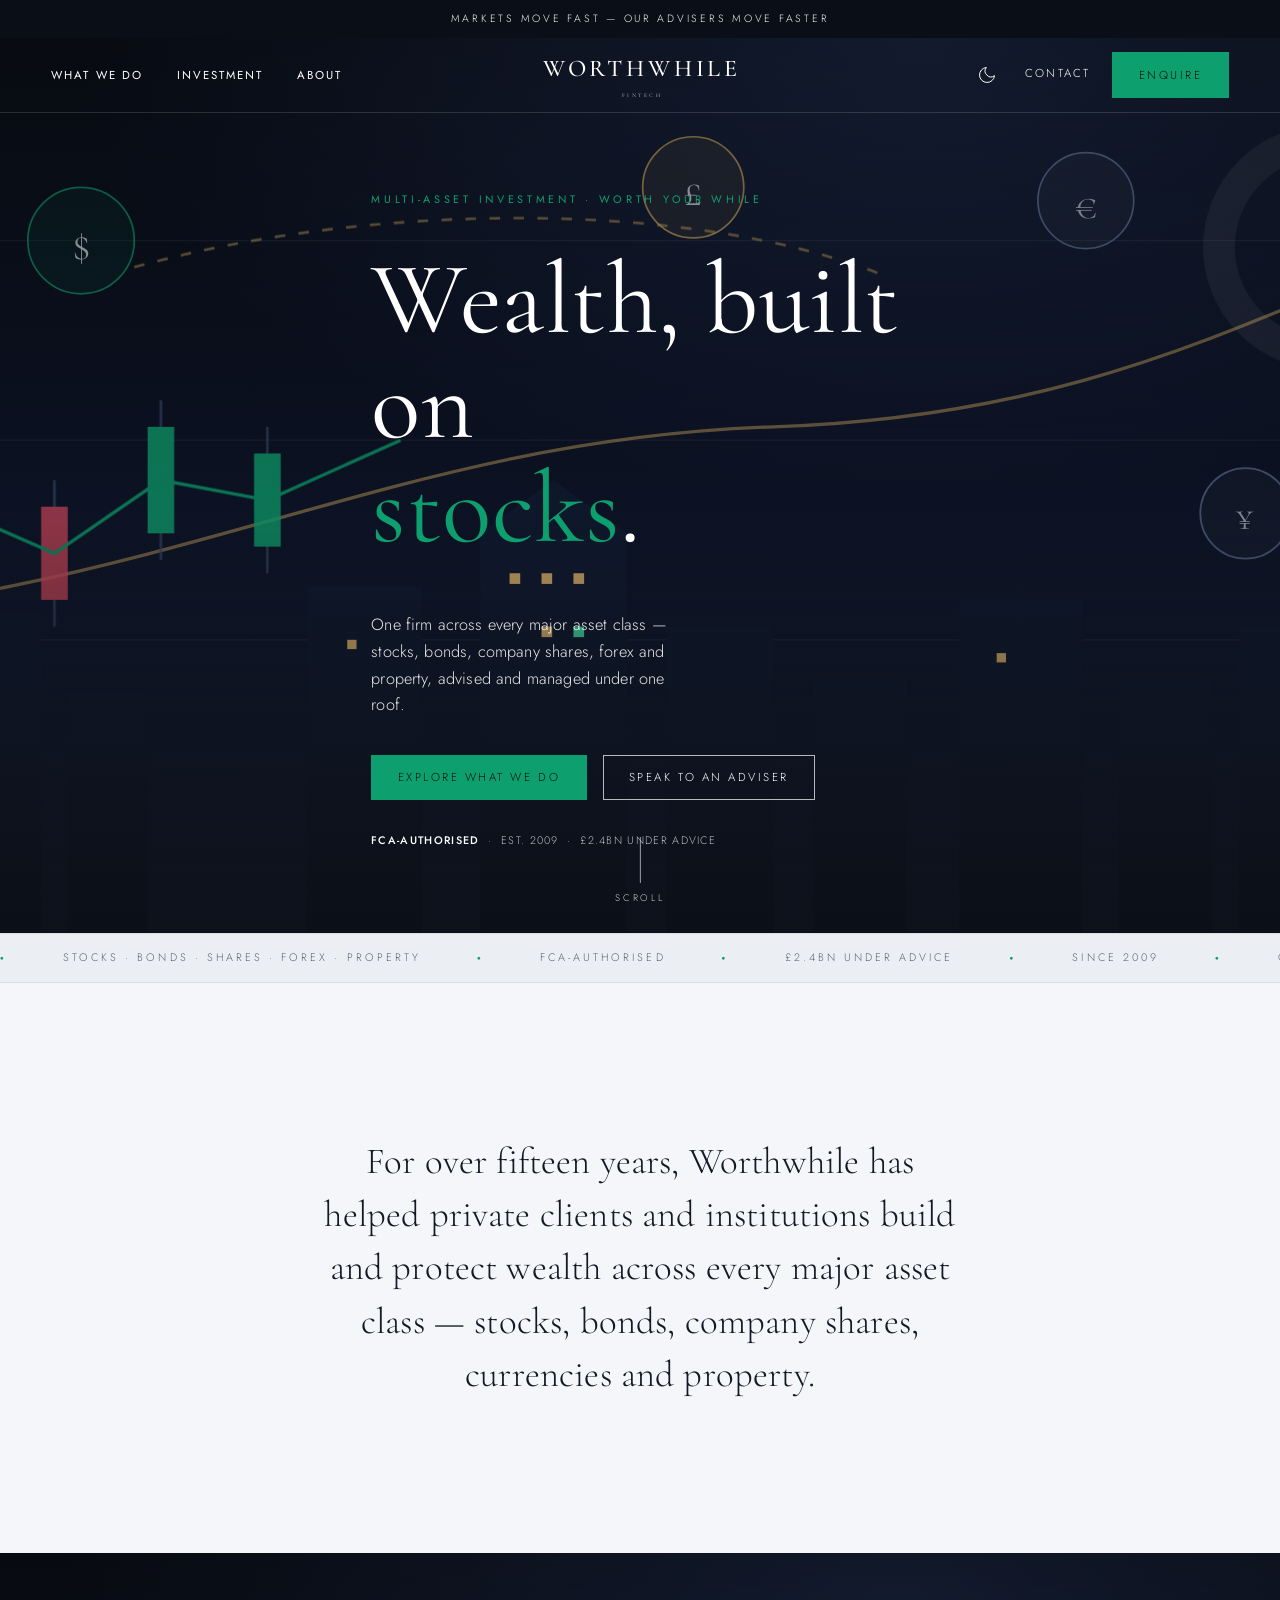
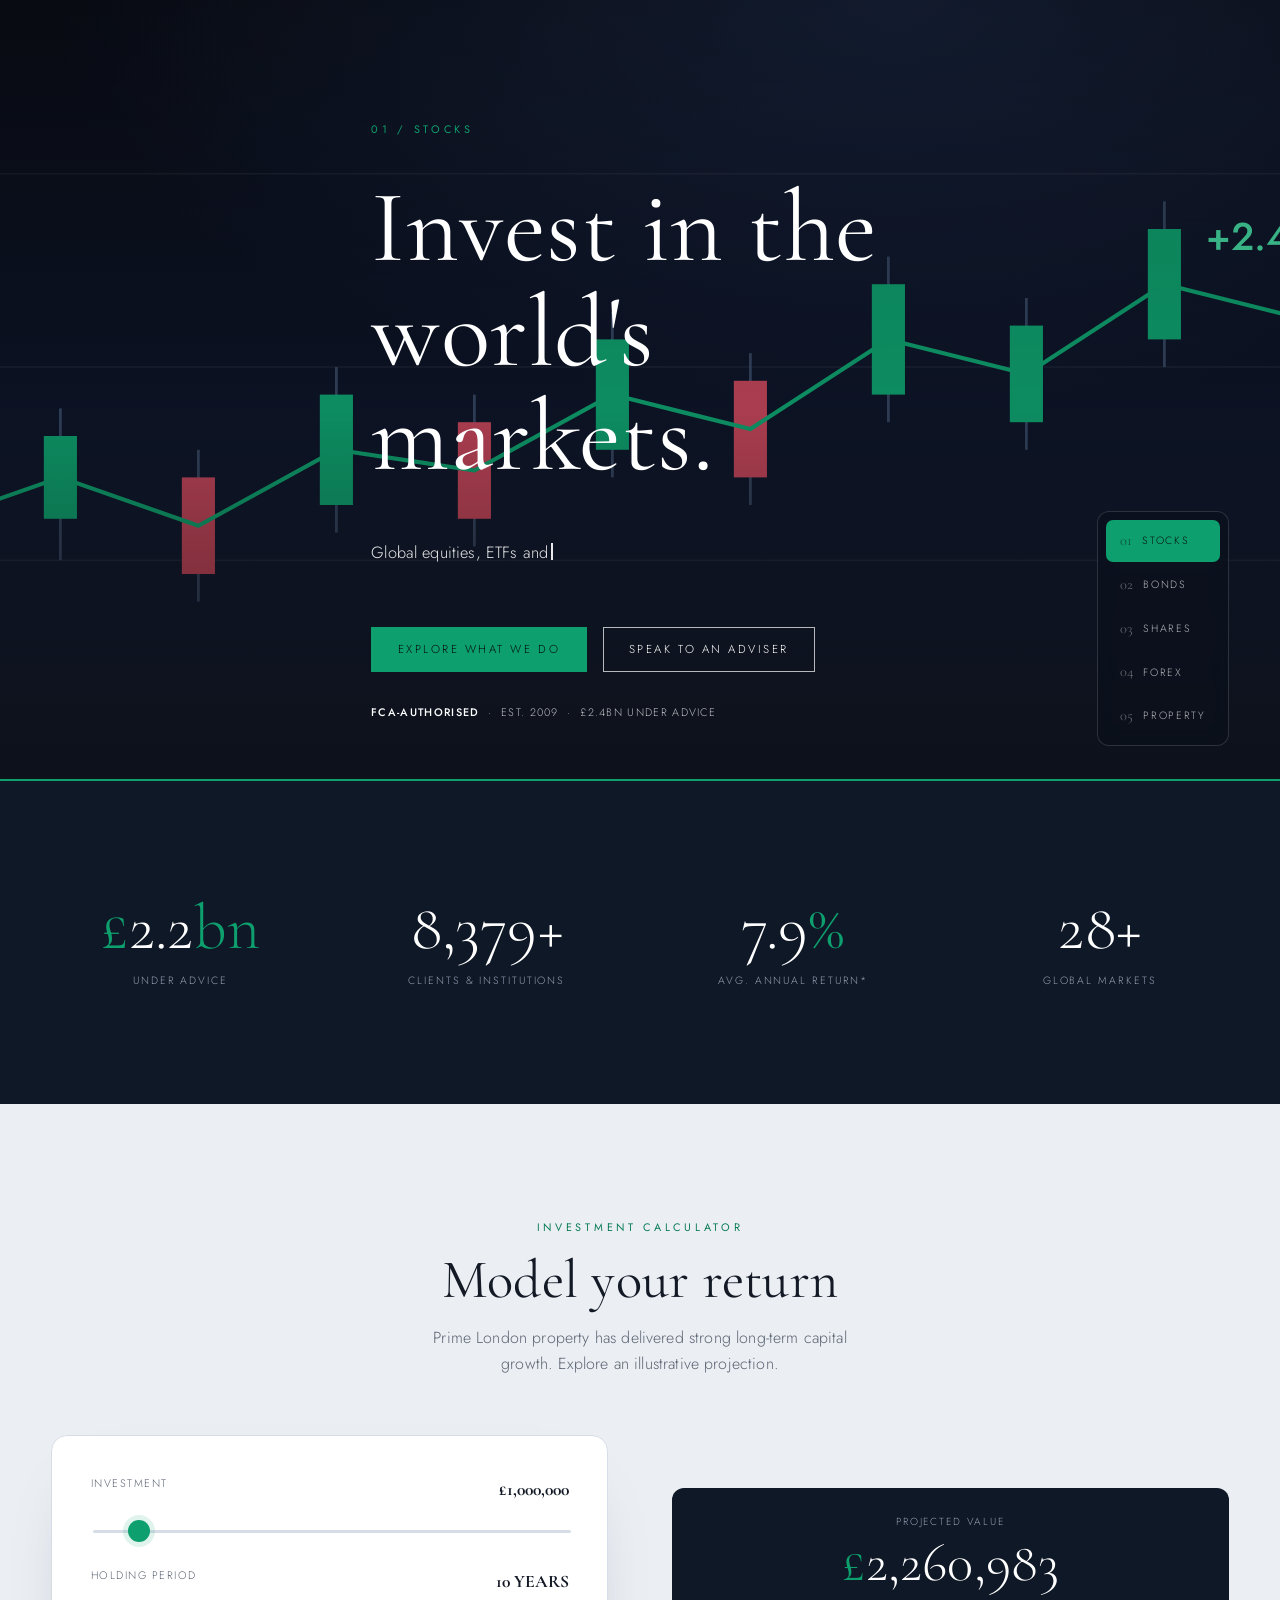
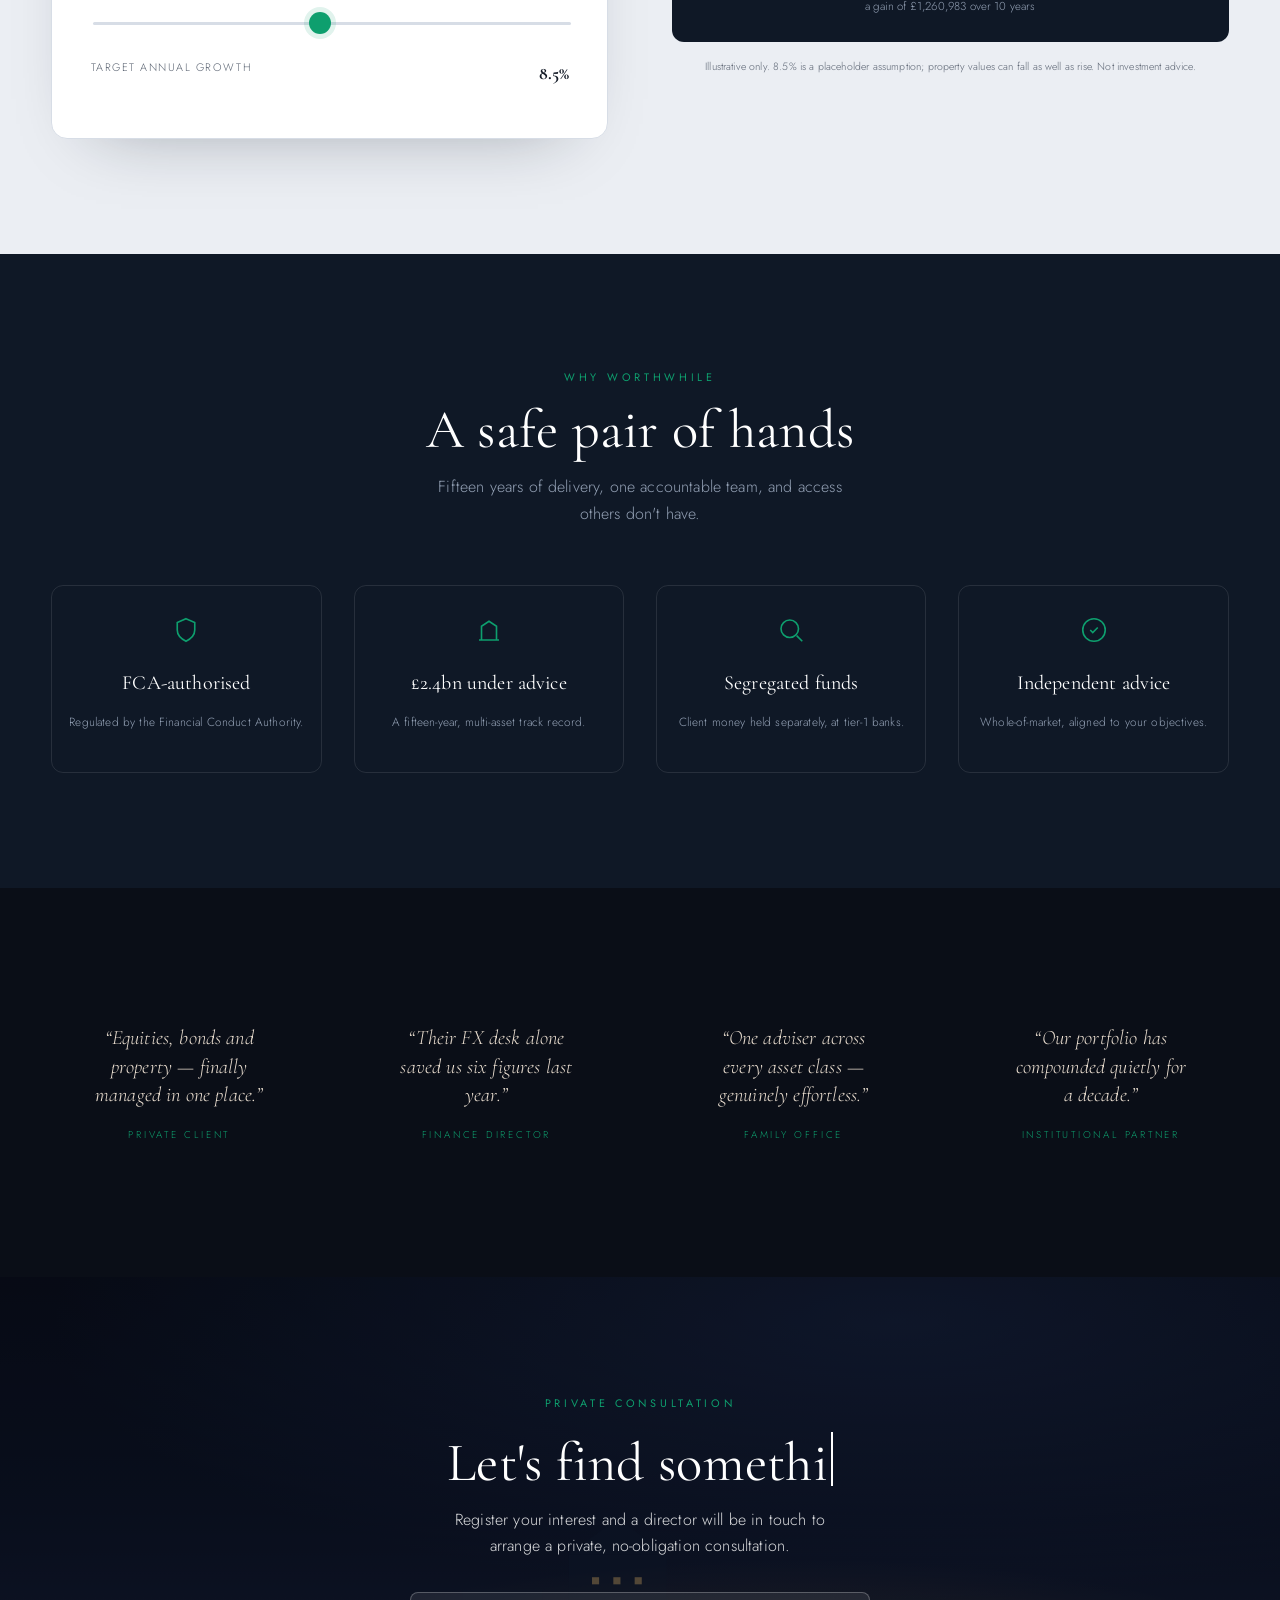
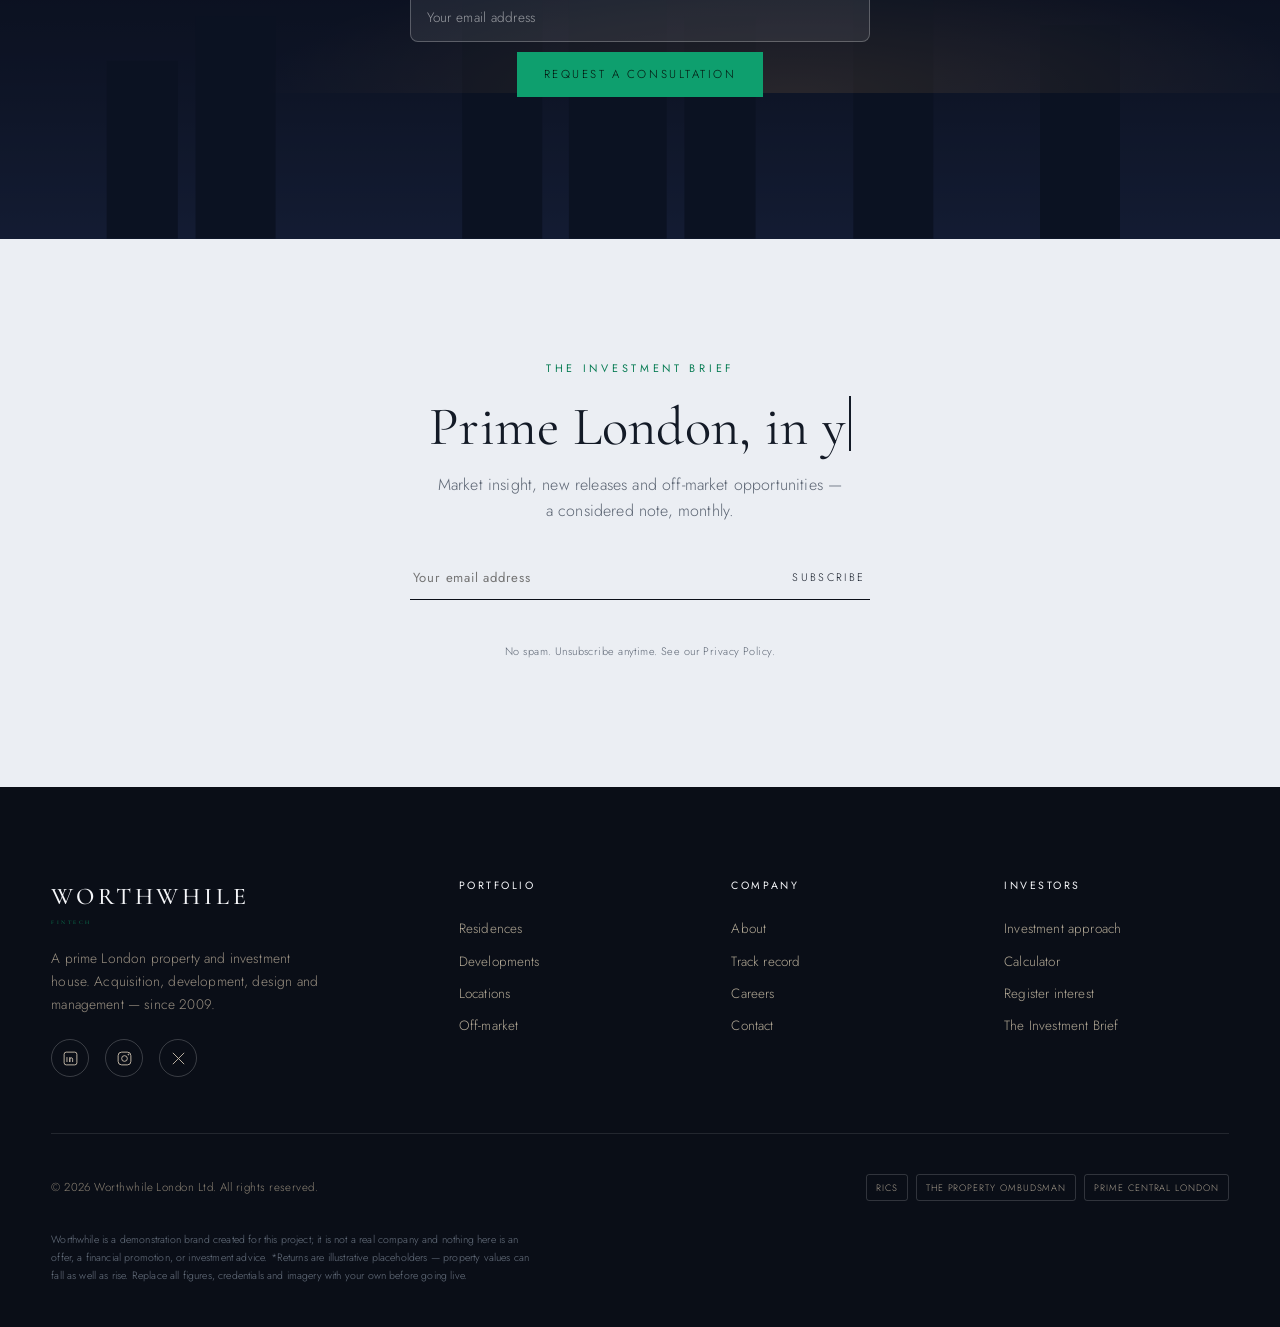
==== commit a32cda4f: "Restructure: mixed-montage hero + relocate 5-category showcase to content Address the brief: the ani" ====
--- a/index.html
+++ b/index.html
@@ -36,9 +36,8 @@
     <div class="wrap nav">
       <button class="nav__toggle" aria-label="Open menu"><span></span><span></span><span></span></button>
       <nav class="nav__links" aria-label="Primary">
-        <a href="#portfolio">Portfolio</a>
+        <a href="#categories">What We Do</a>
         <a href="investment.html">Investment</a>
-        <a href="#locations">Locations</a>
         <a href="about.html">About</a>
       </nav>
       <a class="brand" href="index.html">Worthwhile<small>Fintech</small></a>
@@ -50,8 +49,63 @@
     </div>
   </header>
 
-  <!-- HERO — 5-category multi-asset showcase -->
-  <section class="hero showcase" data-hero data-showcase>
+  <!-- HERO — mixed montage background + typed category words -->
+  <section class="hero" data-hero>
+    <div class="hero__montage play" aria-hidden="true">
+      <svg viewBox="0 0 1440 700" preserveAspectRatio="xMidYMax slice">
+        <g class="sv-grid"><line x1="0" y1="180" x2="1440" y2="180"/><line x1="0" y1="330" x2="1440" y2="330"/><line x1="0" y1="480" x2="1440" y2="480"/></g>
+        <path class="draw" fill="none" stroke="#c9a45e" stroke-width="2.5" opacity=".5" d="M0,470 C360,455 520,330 820,320 S1240,190 1440,150"/>
+        <g opacity=".82">
+          <g stroke="#33445f" stroke-width="2"><line x1="120" y1="360" x2="120" y2="470"/><line x1="200" y1="330" x2="200" y2="440"/><line x1="280" y1="360" x2="280" y2="470"/><line x1="360" y1="300" x2="360" y2="420"/><line x1="440" y1="320" x2="440" y2="430"/></g>
+          <rect class="bar" x="110" y="380" width="20" height="70" fill="#0e9f6e"/><rect class="bar" x="190" y="350" width="20" height="60" fill="#0e9f6e"/><rect class="bar" x="270" y="380" width="20" height="70" fill="#c0455a"/><rect class="bar" x="350" y="320" width="20" height="80" fill="#0e9f6e"/><rect class="bar" x="430" y="340" width="20" height="70" fill="#0e9f6e"/>
+          <polyline class="draw" fill="none" stroke="#0e9f6e" stroke-width="2.5" points="120,415 200,380 280,415 360,360 440,375 540,330"/>
+        </g>
+        <g transform="translate(1235,185)" opacity=".8">
+          <circle r="80" fill="none" stroke="rgba(255,255,255,.08)" stroke-width="24"/>
+          <circle class="donut" r="80" fill="none" stroke="#0e9f6e" stroke-width="24" transform="rotate(-90)" stroke-dasharray="502" stroke-dashoffset="502"/>
+        </g>
+        <path class="dash-move" d="M340,200 C520,150 760,150 900,205" fill="none" stroke="#c9a45e" stroke-width="2" opacity=".5"/>
+        <g class="float-a" opacity=".7"><circle cx="300" cy="180" r="40" fill="rgba(14,159,110,.12)" stroke="#0e9f6e" stroke-width="1.3"/><text x="300" y="194" text-anchor="middle" fill="#eaf1f8" font-family="Cormorant Garamond,serif" font-size="34">$</text></g>
+        <g class="float-b" opacity=".7"><circle cx="760" cy="140" r="38" fill="rgba(201,164,94,.12)" stroke="#c9a45e" stroke-width="1.3"/><text x="760" y="153" text-anchor="middle" fill="#eaf1f8" font-family="Cormorant Garamond,serif" font-size="32">&#163;</text></g>
+        <g class="float-a" opacity=".62"><circle cx="1055" cy="150" r="36" fill="rgba(255,255,255,.05)" stroke="#6f86ad" stroke-width="1.3"/><text x="1055" y="163" text-anchor="middle" fill="#eaf1f8" font-family="Cormorant Garamond,serif" font-size="30">&#8364;</text></g>
+        <g class="float-b" opacity=".58"><circle cx="1175" cy="385" r="34" fill="rgba(255,255,255,.05)" stroke="#6f86ad" stroke-width="1.3"/><text x="1175" y="397" text-anchor="middle" fill="#eaf1f8" font-family="Cormorant Garamond,serif" font-size="28">&#165;</text></g>
+        <g fill="#0f1a30"><rect x="80" y="500" width="80" height="200"/><rect x="180" y="460" width="90" height="240"/><rect x="290" y="520" width="60" height="180"/><rect x="470" y="440" width="86" height="260"/><rect x="600" y="400" width="110" height="300"/><polygon points="600,400 655,360 710,400"/><rect x="740" y="470" width="80" height="230"/><rect x="850" y="510" width="70" height="190"/><rect x="960" y="450" width="92" height="250"/><rect x="1080" y="510" width="70" height="190"/><rect x="1170" y="470" width="90" height="230"/><rect x="1290" y="500" width="90" height="200"/></g>
+        <g fill="#f0c274" opacity=".8" class="pulse"><rect x="622" y="430" width="8" height="8"/><rect x="646" y="430" width="8" height="8"/><rect x="670" y="430" width="8" height="8"/><rect x="646" y="470" width="8" height="8"/><rect x="500" y="480" width="7" height="7"/><rect x="988" y="490" width="7" height="7"/></g>
+        <g fill="#43d6a0" opacity=".9"><rect x="670" y="470" width="8" height="8"/></g>
+      </svg>
+    </div>
+    <div class="hero__scrim"></div>
+    <div class="wrap hero__inner reveal">
+      <span class="eyebrow" style="color:var(--brass)">Multi-asset investment &middot; Worth your while</span>
+      <h1 class="display hero__title">Wealth, built on<br><span class="accent" data-hero-type style="color:var(--brass)">stocks</span>.</h1>
+      <p class="hero__sub">One firm across every major asset class &mdash; stocks, bonds, company shares, forex and property, advised and managed under one roof.</p>
+      <div class="hero__ctas">
+        <a href="#categories" class="btn btn--accent">Explore what we do</a>
+        <a href="#enquire" class="btn btn--light">Speak to an adviser</a>
+      </div>
+      <p class="hero__trust"><b>FCA-authorised</b> &nbsp;&middot;&nbsp; Est. 2009 &nbsp;&middot;&nbsp; &pound;2.4bn under advice</p>
+    </div>
+    <div class="scroll-cue"><span></span>Scroll</div>
+  </section>
+
+
+  <!-- CREDENTIALS MARQUEE -->
+  <div class="marquee" aria-hidden="true">
+    <div class="marquee__track">
+      <span>Stocks · Bonds · Shares · Forex · Property</span><span>FCA-Authorised</span><span>£2.4bn Under Advice</span><span>Since 2009</span><span>Global Markets</span>
+      <span>Stocks · Bonds · Shares · Forex · Property</span><span>FCA-Authorised</span><span>£2.4bn Under Advice</span><span>Since 2009</span><span>Global Markets</span>
+    </div>
+  </div>
+
+  <!-- STATEMENT -->
+  <section class="section wrap">
+    <div class="statement reveal">
+      <p>For over fifteen years, Worthwhile has helped private clients and institutions build and protect wealth across every major asset class — stocks, bonds, company shares, currencies and property.</p>
+    </div>
+  </section>
+
+  <!-- 5-CATEGORY SHOWCASE (what we do) -->
+  <section class="showcase" data-showcase id="categories">
 
     <!-- SCENE 1 · STOCKS -->
     <div class="show__scene is-active" aria-hidden="true">
@@ -150,7 +204,7 @@
 
     <div class="wrap hero__inner">
       <span class="eyebrow show__eyebrow" data-show-eyebrow>01 / Stocks</span>
-      <h1 class="display hero__title show__title" data-show-title aria-live="polite">&nbsp;</h1>
+      <h2 class="display hero__title show__title" data-show-title aria-live="polite">&nbsp;</h2>
       <p class="hero__sub show__sub" data-show-sub>&nbsp;</p>
       <div class="show__ctas">
         <a href="investment.html" class="btn btn--accent">Explore what we do</a>
@@ -171,56 +225,6 @@
     <div class="show__progress"><i></i></div>
   </section>
 
-  <!-- CREDENTIALS MARQUEE -->
-  <div class="marquee" aria-hidden="true">
-    <div class="marquee__track">
-      <span>Stocks · Bonds · Shares · Forex · Property</span><span>FCA-Authorised</span><span>£2.4bn Under Advice</span><span>Since 2009</span><span>Global Markets</span>
-      <span>Stocks · Bonds · Shares · Forex · Property</span><span>FCA-Authorised</span><span>£2.4bn Under Advice</span><span>Since 2009</span><span>Global Markets</span>
-    </div>
-  </div>
-
-  <!-- STATEMENT -->
-  <section class="section wrap">
-    <div class="statement reveal">
-      <p>For over fifteen years, Worthwhile has helped private clients and institutions build and protect wealth across every major asset class — stocks, bonds, company shares, currencies and property.</p>
-    </div>
-  </section>
-
-  <!-- FEATURED RESIDENCES -->
-  <section class="section wrap" id="portfolio" style="padding-top:0">
-    <div class="section__head center reveal">
-      <span class="eyebrow">Featured Residences</span>
-      <h2 class="display section__title" data-type>A portfolio of landmark homes</h2>
-      <p>A selection of current and recently delivered residences across prime London.</p>
-    </div>
-    <div class="products">
-      <a class="card reveal" href="investment.html" data-lightbox>
-        <div class="card__media"><div class="ph" data-label="Riverside Penthouse"><img src="https://d8j0ntlcm91z4.cloudfront.net/user_2y2lBQzxjJ3VOy4SBD9rRfOAYGX/hf_20260727_221050_5c261c9f-7062-47f0-9321-d88b102fdaa6_min.webp" alt="Riverside Penthouse interior" loading="lazy"></div><span class="card__tag">New release</span></div>
-        <h3 class="card__name">Riverside Penthouse</h3>
-        <div class="card__meta"><span class="card__price">from £4.2m</span><span class="card__loc">Canary Wharf · 3 bed</span></div>
-        <span class="card__view">View residence</span>
-      </a>
-      <a class="card reveal" data-reveal-delay="1" href="investment.html" data-lightbox>
-        <div class="card__media"><div class="ph" data-label="The Wharf Tower"><img src="https://d8j0ntlcm91z4.cloudfront.net/user_2y2lBQzxjJ3VOy4SBD9rRfOAYGX/hf_20260727_221442_16952536-5a87-482d-acdb-a12b3db0401f_min.webp" alt="The Wharf Tower" loading="lazy"></div><span class="card__tag">Investment</span></div>
-        <h3 class="card__name">The Wharf Tower</h3>
-        <div class="card__meta"><span class="card__price">from £1.1m</span><span class="card__loc">Canary Wharf · 1–2 bed</span></div>
-        <span class="card__view">View residence</span>
-      </a>
-      <a class="card reveal" data-reveal-delay="2" href="investment.html" data-lightbox>
-        <div class="card__media"><div class="ph" data-label="Mayfair Residence"><img src="https://d8j0ntlcm91z4.cloudfront.net/user_2y2lBQzxjJ3VOy4SBD9rRfOAYGX/hf_20260727_221508_e6f10127-b7f8-41d9-9eae-ef58f950d42c_min.webp" alt="Mayfair Residence interior" loading="lazy"></div></div>
-        <h3 class="card__name">Mayfair Residence</h3>
-        <div class="card__meta"><span class="card__price">from £8.9m</span><span class="card__loc">Mayfair · 4 bed</span></div>
-        <span class="card__view">View residence</span>
-      </a>
-      <a class="card reveal" data-reveal-delay="3" href="investment.html" data-lightbox>
-        <div class="card__media"><div class="ph" data-label="Knightsbridge Duplex"><img src="https://d8j0ntlcm91z4.cloudfront.net/user_2y2lBQzxjJ3VOy4SBD9rRfOAYGX/hf_20260727_221536_08d4604c-7b06-4d70-b18a-28f8688ac731_min.webp" alt="Knightsbridge Duplex interior" loading="lazy"></div><span class="card__tag">Off-market</span></div>
-        <h3 class="card__name">Knightsbridge Duplex</h3>
-        <div class="card__meta"><span class="card__price">POA</span><span class="card__loc">Knightsbridge · 5 bed</span></div>
-        <span class="card__view">View residence</span>
-      </a>
-    </div>
-    <div class="center reveal" style="margin-top:3.4rem"><a href="investment.html" class="btn">View the full portfolio</a></div>
-  </section>
 
   <!-- STATS -->
   <section class="stats">
@@ -234,53 +238,8 @@
     </div>
   </section>
 
-  <!-- WHAT WE DO -->
-  <section class="section wrap">
-    <div class="section__head center reveal">
-      <span class="eyebrow">What We Do</span>
-      <h2 class="display section__title" data-type>Five ways we grow your wealth</h2>
-      <p>One firm, every major asset class — advised, managed and reported in one place.</p>
-    </div>
-    <div class="features">
-      <article class="feature reveal"><div class="feature__ico"><svg viewBox="0 0 24 24"><path d="M4 19V5M4 19h16M8 15l3-4 3 2 4-6"/></svg></div><h3>Stocks</h3><p>Global equities, ETFs and indices — researched, diversified and traded at institutional cost.</p><a href="investment.html">Learn more</a></article>
-      <article class="feature reveal" data-reveal-delay="1"><div class="feature__ico"><svg viewBox="0 0 24 24"><rect x="3" y="7" width="18" height="12" rx="2"/><path d="M3 11h18"/></svg></div><h3>Bonds</h3><p>Government and corporate bonds structured for steady, dependable income.</p><a href="investment.html">Learn more</a></article>
-      <article class="feature reveal" data-reveal-delay="2"><div class="feature__ico"><svg viewBox="0 0 24 24"><circle cx="12" cy="12" r="9"/><path d="M12 3v9l6 3"/></svg></div><h3>Company Shares</h3><p>Direct equity in public and private companies — from blue-chips to pre-IPO.</p><a href="investment.html">Learn more</a></article>
-      <article class="feature reveal"><div class="feature__ico"><svg viewBox="0 0 24 24"><path d="M8 9l-4 3 4 3M16 9l4 3-4 3M13 6l-2 12"/></svg></div><h3>Forex</h3><p>Currency exchange and hedging at interbank mid-market rates across 30+ pairs.</p><a href="investment.html">Learn more</a></article>
-      <article class="feature reveal" data-reveal-delay="1"><div class="feature__ico"><svg viewBox="0 0 24 24"><path d="M3 21h18M5 21V8l7-5 7 5v13M9 21v-6h6v6"/></svg></div><h3>Property</h3><p>Prime London property and development — landmark residences and investment opportunities.</p><a href="#portfolio">Learn more</a></article>
-      <article class="feature reveal" data-reveal-delay="2"><div class="feature__ico"><svg viewBox="0 0 24 24"><circle cx="12" cy="8" r="4"/><path d="M4 21c0-4 4-6 8-6s8 2 8 6"/></svg></div><h3>Wealth Advisory</h3><p>Independent guidance that ties all five together into one coherent strategy.</p><a href="investment.html">Learn more</a></article>
-    </div>
-  </section>
-
-  <!-- FEATURED DEVELOPMENT SPLIT -->
-  <section class="split">
-    <div class="split__media">
-      <div class="ph" data-label="The Wharf Collection" style="--g1:#26364f;--g2:#0c1220"><img src="https://d8j0ntlcm91z4.cloudfront.net/user_2y2lBQzxjJ3VOy4SBD9rRfOAYGX/hf_20260727_221649_b92006b2-5bbf-46bd-a709-1ad254365969_min.webp" data-parallax="0.07" alt="The Wharf Collection development" loading="lazy"></div>
-    </div>
-    <div class="split__body reveal" style="background:var(--sand)">
-      <span class="eyebrow">Featured Development</span>
-      <h2 class="display section__title">The Wharf<br>Collection</h2>
-      <p>Forty-eight riverside residences on Canary Wharf's south dock — floor-to-ceiling glass, a private residents' club, and uninterrupted views across the water to the City.</p>
-      <p>Completing 2027. A limited release now available to registered clients.</p>
-      <p style="margin-top:1.4rem"><a href="investment.html" class="link-underline">Register your interest</a></p>
-    </div>
-  </section>
-
-  <!-- PORTFOLIO / LOOKBOOK -->
-  <section class="section wrap">
-    <div class="section__head center reveal">
-      <span class="eyebrow">Selected Work</span>
-      <h2 class="display section__title" data-type>The Portfolio</h2>
-      <p>A glimpse of residences and developments delivered across prime London.</p>
-    </div>
-    <div class="lookbook reveal">
-      <a class="look a" href="investment.html" data-lightbox><div class="ph" data-label="Riverside" style="--g1:#26364f;--g2:#0c1220"><img src="https://d8j0ntlcm91z4.cloudfront.net/user_2y2lBQzxjJ3VOy4SBD9rRfOAYGX/hf_20260727_221050_5c261c9f-7062-47f0-9321-d88b102fdaa6_min.webp" alt="Residence" loading="lazy"></div><div class="look__cap"><div class="t">Riverside Penthouse</div><div class="s">Canary Wharf</div></div></a>
-      <a class="look b" href="investment.html" data-lightbox><div class="ph" data-label="Mayfair" style="--g1:#26364f;--g2:#0c1220"><img src="https://d8j0ntlcm91z4.cloudfront.net/user_2y2lBQzxjJ3VOy4SBD9rRfOAYGX/hf_20260727_221508_e6f10127-b7f8-41d9-9eae-ef58f950d42c_min.webp" alt="Residence" loading="lazy"></div><div class="look__cap"><div class="t">Mayfair Residence</div><div class="s">Mayfair</div></div></a>
-      <a class="look c" href="investment.html" data-lightbox><div class="ph" data-label="The City" style="--g1:#26364f;--g2:#0c1220"><img src="https://d8j0ntlcm91z4.cloudfront.net/user_2y2lBQzxjJ3VOy4SBD9rRfOAYGX/hf_20260727_221608_792a5bc3-3a4a-4bbc-9d4d-6a161c0922f2_min.webp" alt="Residence" loading="lazy"></div><div class="look__cap"><div class="t">Skyline Duplex</div><div class="s">The City</div></div></a>
-      <a class="look d" href="investment.html" data-lightbox><div class="ph" data-label="Interiors" style="--g1:#26364f;--g2:#0c1220"><img src="https://d8j0ntlcm91z4.cloudfront.net/user_2y2lBQzxjJ3VOy4SBD9rRfOAYGX/hf_20260727_221536_08d4604c-7b06-4d70-b18a-28f8688ac731_min.webp" alt="Interior" loading="lazy"></div><div class="look__cap"><div class="t">The Studio</div><div class="s">Interior Design</div></div></a>
-      <a class="look e" href="investment.html" data-lightbox><div class="ph" data-label="Knightsbridge" style="--g1:#26364f;--g2:#0c1220"><img src="https://d8j0ntlcm91z4.cloudfront.net/user_2y2lBQzxjJ3VOy4SBD9rRfOAYGX/hf_20260727_221536_08d4604c-7b06-4d70-b18a-28f8688ac731_min.webp" alt="Residence" loading="lazy"></div><div class="look__cap"><div class="t">Garden Duplex</div><div class="s">Knightsbridge</div></div></a>
-      <a class="look f" href="investment.html" data-lightbox><div class="ph" data-label="Canary Wharf" style="--g1:#26364f;--g2:#0c1220"><img src="https://d8j0ntlcm91z4.cloudfront.net/user_2y2lBQzxjJ3VOy4SBD9rRfOAYGX/hf_20260727_220511_473319b3-9d35-4710-a495-64954e415c50_min.webp" alt="Canary Wharf" loading="lazy"></div><div class="look__cap"><div class="t">The Wharf Collection</div><div class="s">Canary Wharf</div></div></a>
-    </div>
-  </section>
+
+
 
   <!-- INVESTMENT CALCULATOR -->
   <section class="calc section" id="calc">
@@ -304,19 +263,6 @@
     </div>
   </section>
 
-  <!-- LOCATIONS -->
-  <section class="section wrap" id="locations">
-    <div class="section__head center reveal">
-      <span class="eyebrow">Where We Operate</span>
-      <h2 class="display section__title" data-type>Prime London addresses</h2>
-    </div>
-    <div class="cats reveal">
-      <a class="cat" href="investment.html"><div class="ph" data-label="Canary Wharf" style="--g1:#26364f;--g2:#0c1220"><img src="https://d8j0ntlcm91z4.cloudfront.net/user_2y2lBQzxjJ3VOy4SBD9rRfOAYGX/hf_20260727_220511_473319b3-9d35-4710-a495-64954e415c50_min.webp" alt="Canary Wharf" loading="lazy"></div><div class="cat__label"><span class="t">Canary Wharf<span class="sub">Riverside &amp; docklands</span></span><span class="arrow">→</span></div></a>
-      <a class="cat" href="investment.html"><div class="ph" data-label="Mayfair" style="--g1:#26364f;--g2:#0c1220"><img src="https://d8j0ntlcm91z4.cloudfront.net/user_2y2lBQzxjJ3VOy4SBD9rRfOAYGX/hf_20260727_221508_e6f10127-b7f8-41d9-9eae-ef58f950d42c_min.webp" alt="Mayfair" loading="lazy"></div><div class="cat__label"><span class="t">Mayfair<span class="sub">Prime central</span></span><span class="arrow">→</span></div></a>
-      <a class="cat" href="investment.html"><div class="ph" data-label="Knightsbridge" style="--g1:#26364f;--g2:#0c1220"><img src="https://d8j0ntlcm91z4.cloudfront.net/user_2y2lBQzxjJ3VOy4SBD9rRfOAYGX/hf_20260727_221536_08d4604c-7b06-4d70-b18a-28f8688ac731_min.webp" alt="Knightsbridge" loading="lazy"></div><div class="cat__label"><span class="t">Knightsbridge<span class="sub">Garden squares</span></span><span class="arrow">→</span></div></a>
-      <a class="cat" href="investment.html"><div class="ph" data-label="The City" style="--g1:#26364f;--g2:#0c1220"><img src="https://d8j0ntlcm91z4.cloudfront.net/user_2y2lBQzxjJ3VOy4SBD9rRfOAYGX/hf_20260727_221608_792a5bc3-3a4a-4bbc-9d4d-6a161c0922f2_min.webp" alt="The City" loading="lazy"></div><div class="cat__label"><span class="t">The City<span class="sub">Skyline living</span></span><span class="arrow">→</span></div></a>
-    </div>
-  </section>
 
   <!-- ASSURANCES -->
   <section class="secure">
@@ -396,7 +342,7 @@
             <a href="#" aria-label="X"><svg viewBox="0 0 24 24"><path d="M4 4l16 16M20 4L4 20"/></svg></a>
           </div>
         </div>
-        <div class="footer__col"><h4>Portfolio</h4><a href="#portfolio">Residences</a><a href="investment.html">Developments</a><a href="#locations">Locations</a><a href="investment.html">Off-market</a></div>
+        <div class="footer__col"><h4>Portfolio</h4><a href="#categories">Residences</a><a href="investment.html">Developments</a><a href="#categories">Locations</a><a href="investment.html">Off-market</a></div>
         <div class="footer__col"><h4>Company</h4><a href="about.html">About</a><a href="about.html#assurances">Track record</a><a href="about.html">Careers</a><a href="about.html">Contact</a></div>
         <div class="footer__col"><h4>Investors</h4><a href="investment.html">Investment approach</a><a href="investment.html#calc">Calculator</a><a href="#enquire">Register interest</a><a href="#">The Investment Brief</a></div>
       </div>
@@ -412,9 +358,8 @@
   <div class="mobile-menu">
     <div class="mobile-menu__head"><a class="brand" href="index.html">Worthwhile<small>Fintech</small></a><button class="mobile-menu__close" aria-label="Close"><svg viewBox="0 0 24 24" width="22" height="22" stroke="currentColor" fill="none" stroke-width="1.3"><line x1="6" y1="6" x2="18" y2="18"/><line x1="18" y1="6" x2="6" y2="18"/></svg></button></div>
     <nav class="mobile-menu__links">
-      <a href="#portfolio">Portfolio</a>
+      <a href="#categories">What We Do</a>
       <a href="investment.html">Investment</a>
-      <a href="#locations">Locations</a>
       <a href="about.html">About</a>
     </nav>
     <div class="mobile-menu__foot"><a href="about.html">Contact</a><a href="#enquire">Enquire</a></div>
--- a/styles.css
+++ b/styles.css
@@ -968,3 +968,39 @@
 .show__scene.is-active .donut-gold { animation: donut-gold 1.9s var(--ease) .2s forwards; }
 @keyframes donut-gold { to { stroke-dashoffset: 620; } }
 @media (prefers-reduced-motion: reduce){ .show__scene .donut{stroke-dashoffset:264!important;animation:none!important} .show__scene .donut-gold{stroke-dashoffset:620!important;animation:none!important} }
+
+/* =====================================================================
+   ============  MIXED-MONTAGE HERO + RELOCATED SHOWCASE  ==============
+   ===================================================================== */
+
+/* The hero background is now a single montage mixing all asset visuals,
+   all animating at once. `.play` fires the draw/grow/fill animations. */
+.hero__montage {
+  position: absolute; inset: 0; z-index: -2; overflow: hidden;
+  background: radial-gradient(120% 90% at 72% 4%, rgba(52,80,140,.30) 0%, transparent 55%),
+              linear-gradient(180deg, #070b14 0%, #0b1224 46%, #14203a 100%);
+}
+.hero__montage svg { position: absolute; inset: 0; width: 100%; height: 100%; }
+
+/* generic play-trigger (used by the montage, always on) */
+.play .draw  { animation: draw-line 2.6s var(--ease) forwards; }
+.play .bar   { animation: bar-rise 1s var(--ease) forwards; }
+.play .pie   { animation: draw-line 1.8s var(--ease) forwards; }
+.play .donut { animation: donut-fill 2s var(--ease) forwards; }
+.play .donut-gold { animation: donut-gold 2s var(--ease) .2s forwards; }
+
+/* Relocated showcase becomes an in-page band (not the top hero) */
+.showcase {
+  position: relative; min-height: 92vh; overflow: hidden; color: #fff;
+  display: flex; flex-direction: column; justify-content: flex-end;
+  padding-block: clamp(4rem, 10vh, 8rem) 3rem;
+}
+.showcase .hero__inner { padding-block: 0; }
+.showcase .show__eyebrow { margin-bottom: 1rem; display: block; }
+
+@media (prefers-reduced-motion: reduce) {
+  .play .draw, .play .pie { stroke-dashoffset: 0 !important; animation: none !important; }
+  .play .bar { transform: scaleY(1) !important; animation: none !important; }
+  .play .donut { stroke-dashoffset: 264 !important; animation: none !important; }
+  .play .donut-gold { stroke-dashoffset: 620 !important; animation: none !important; }
+}
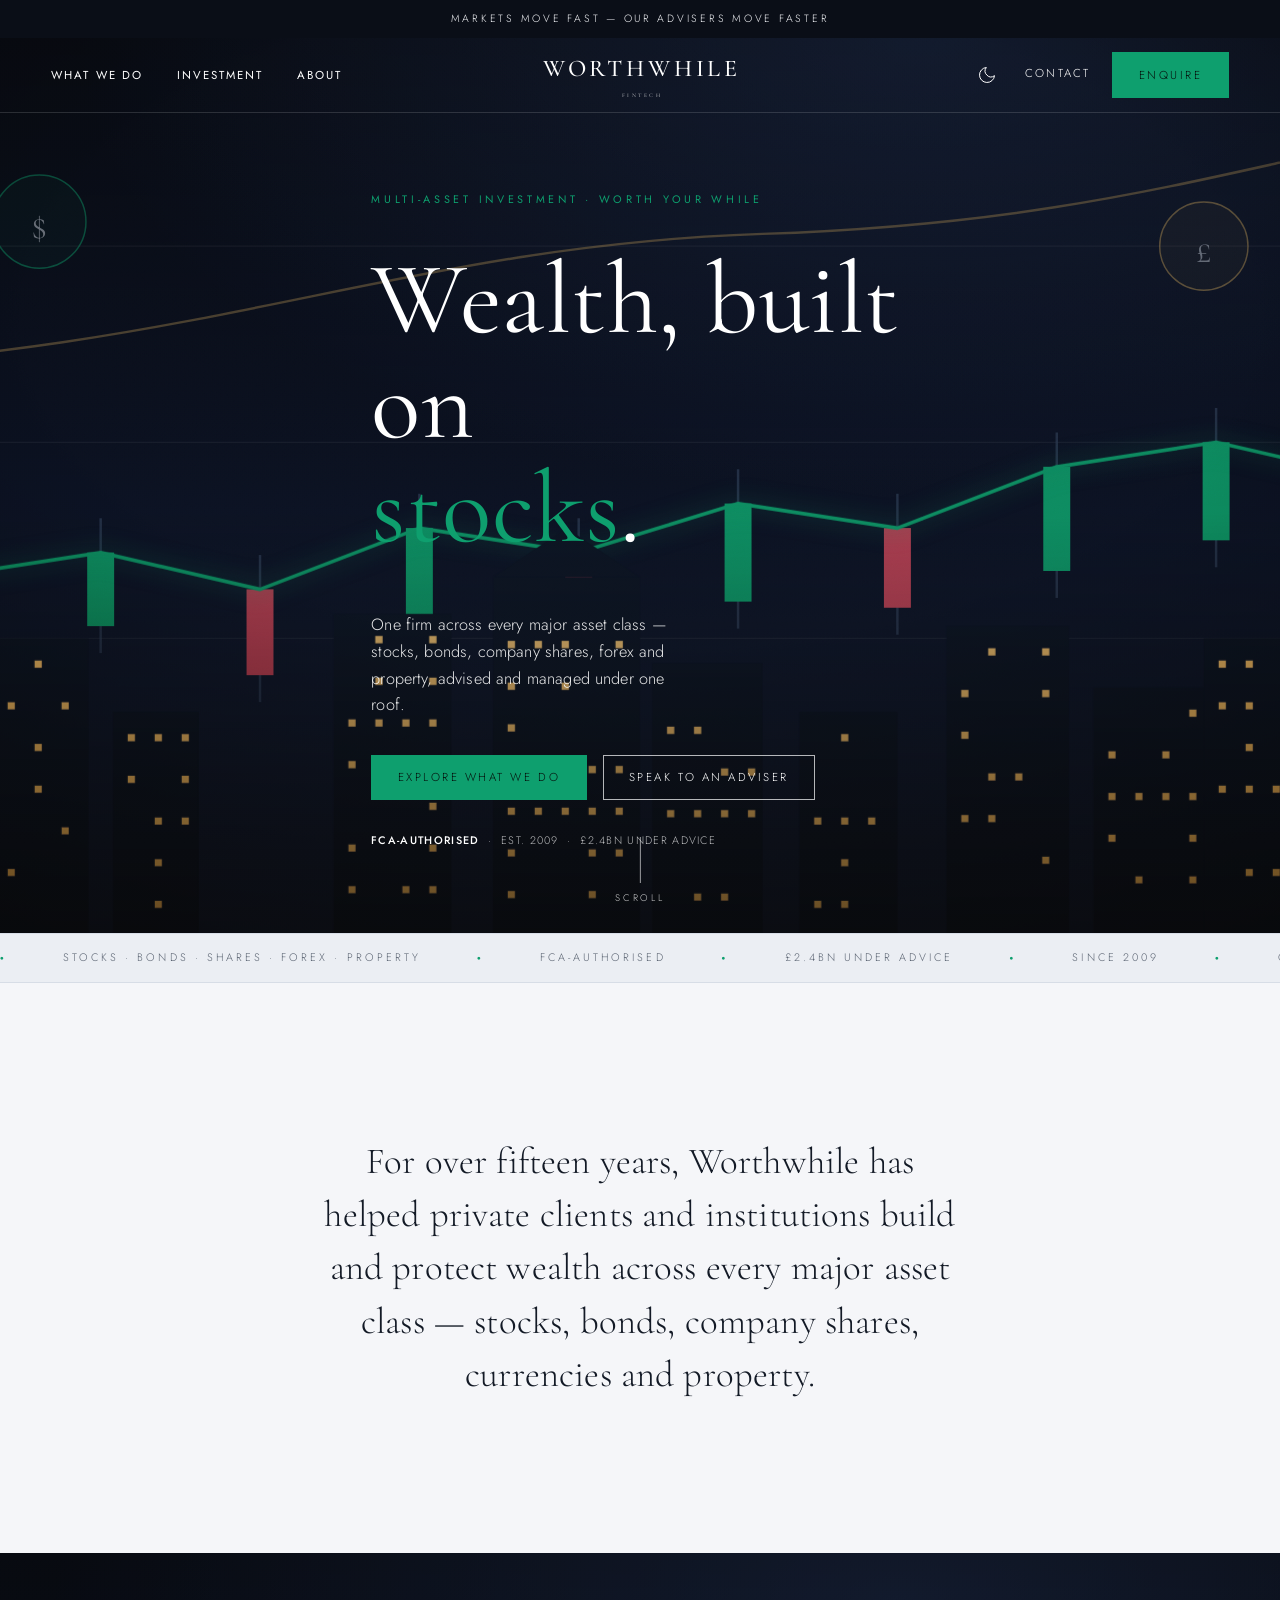
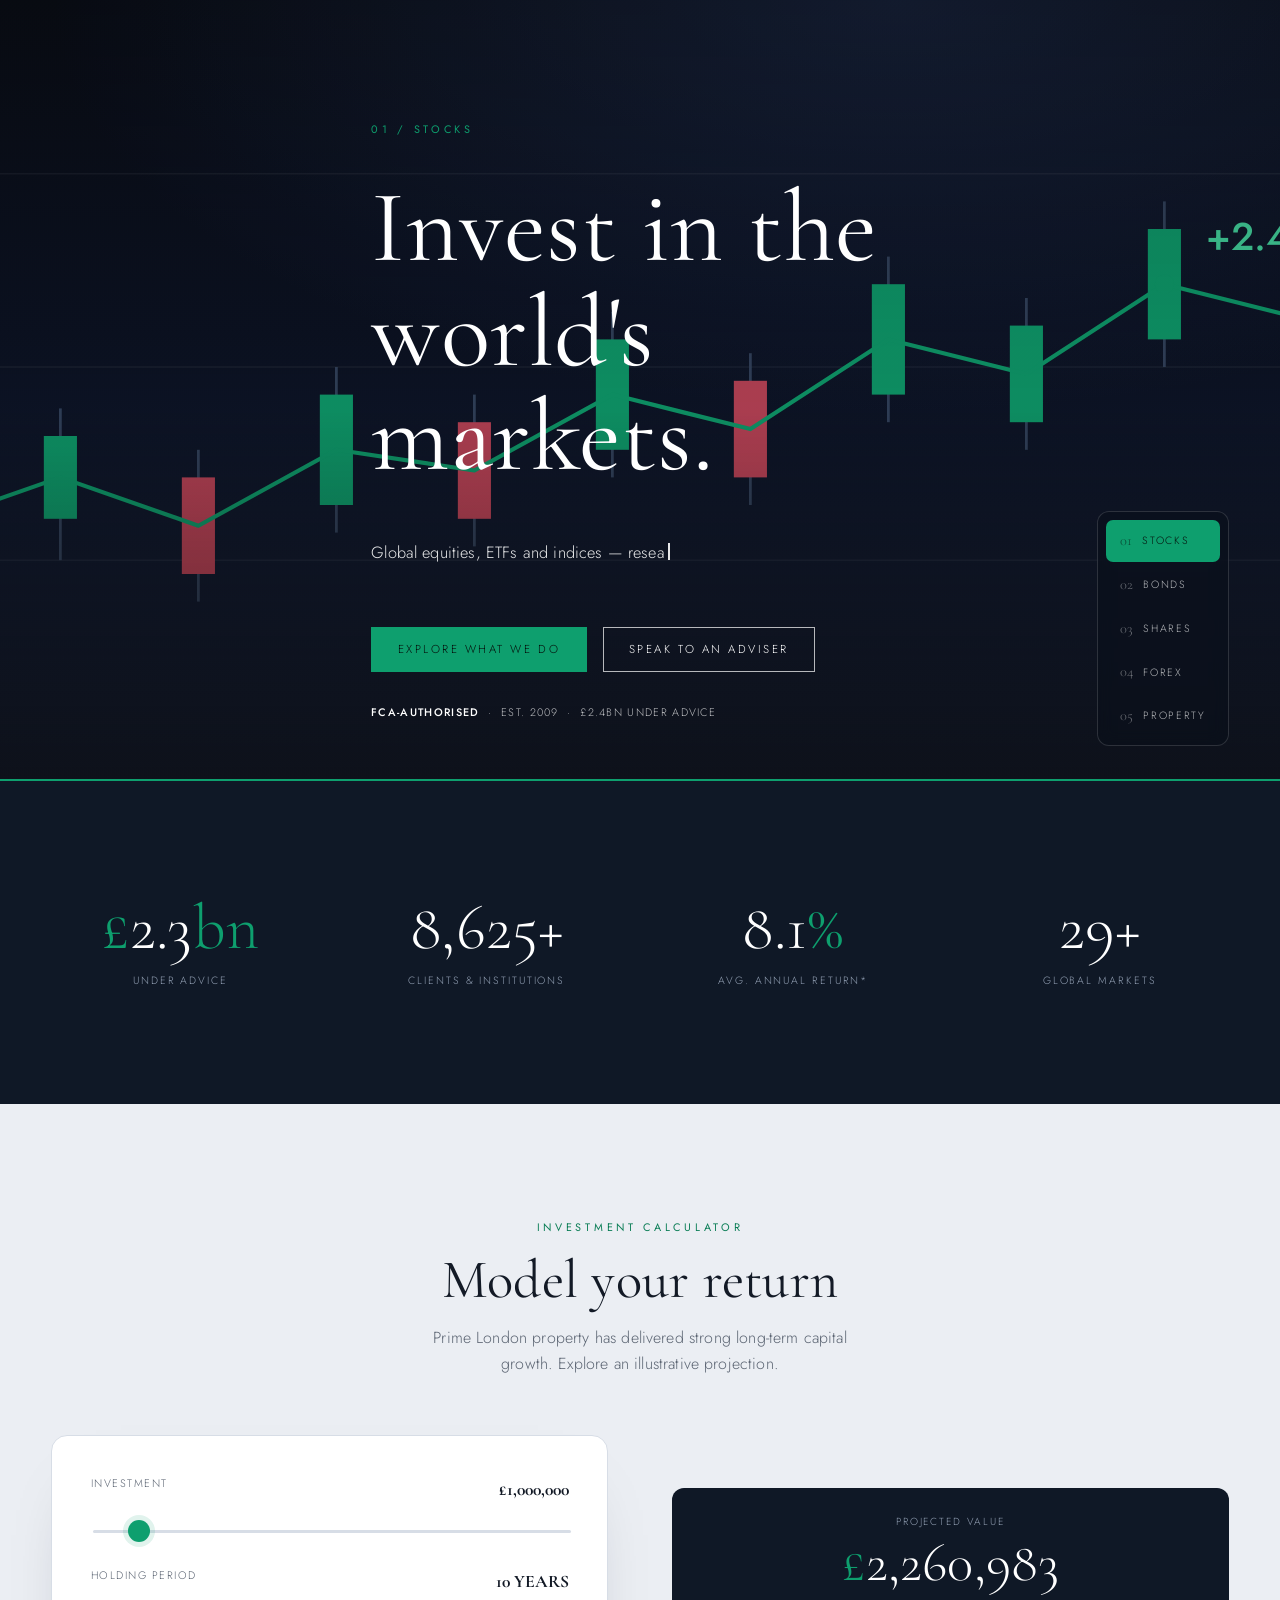
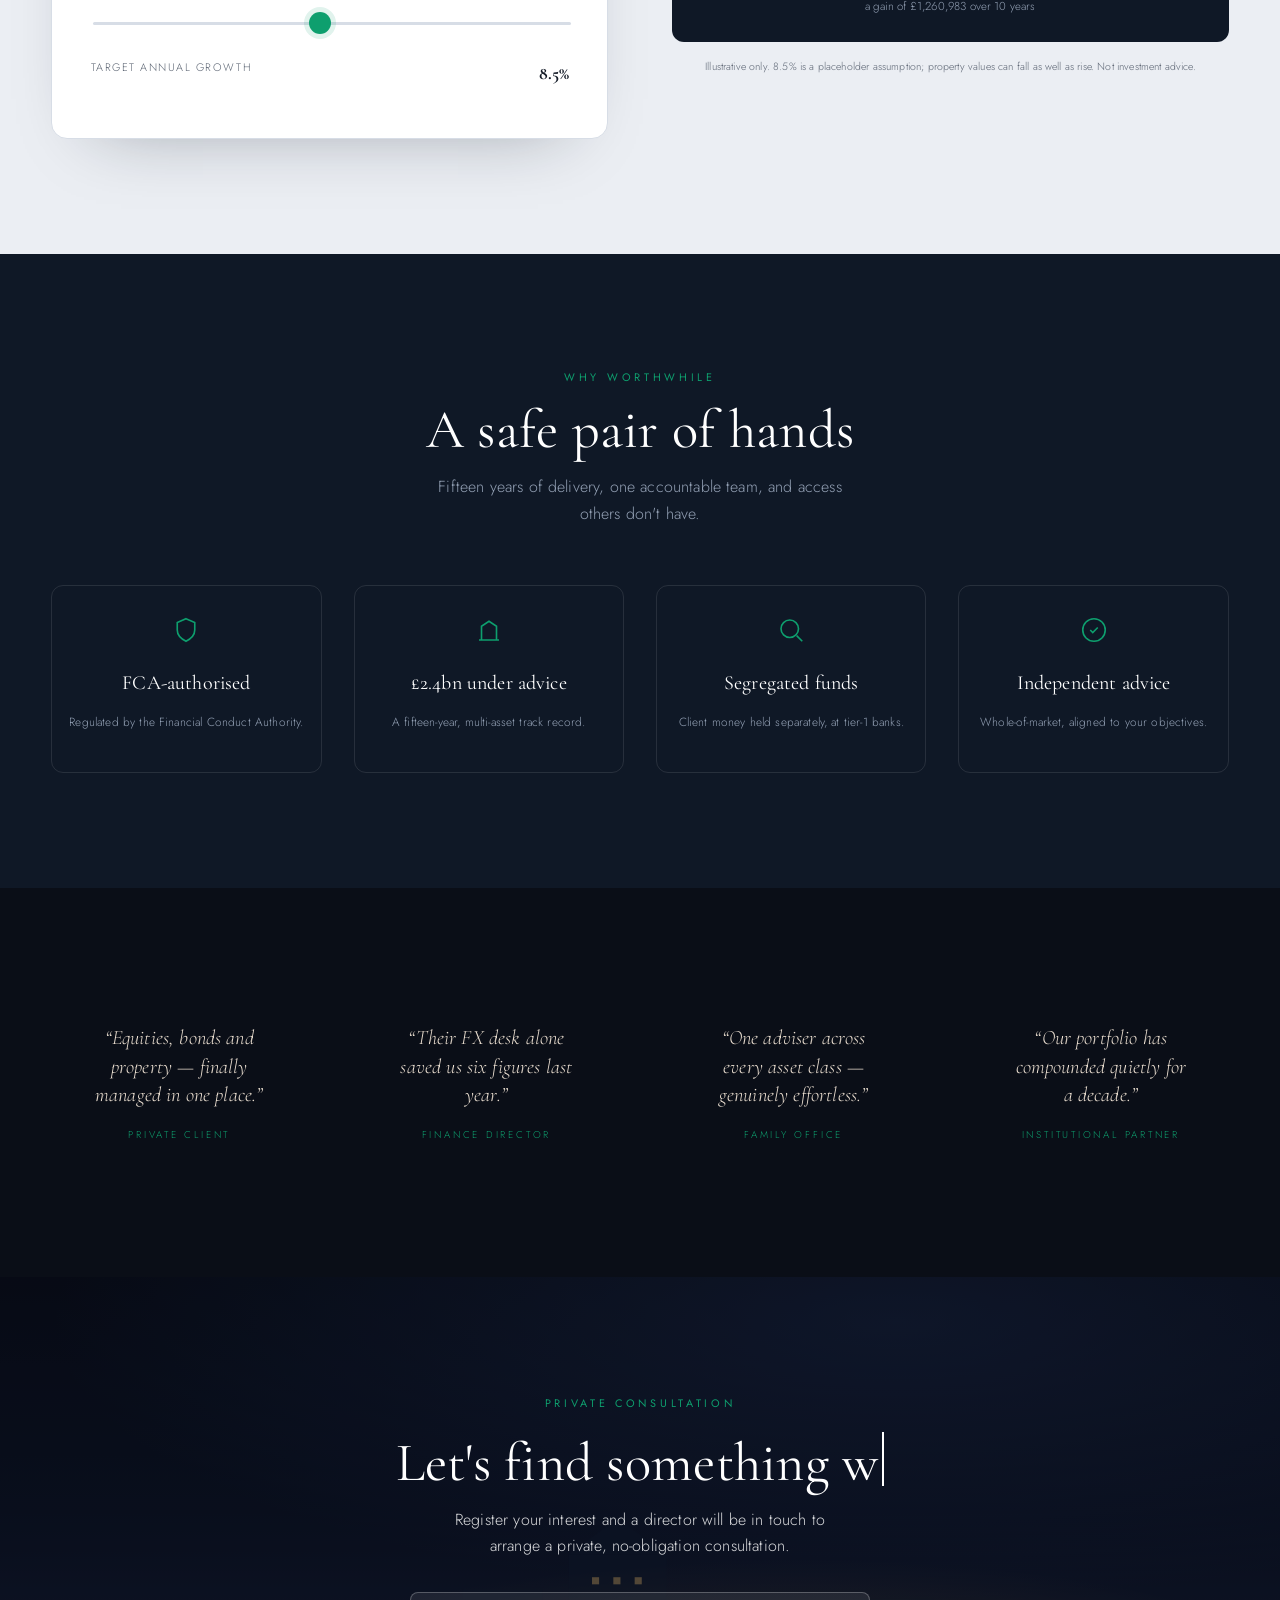
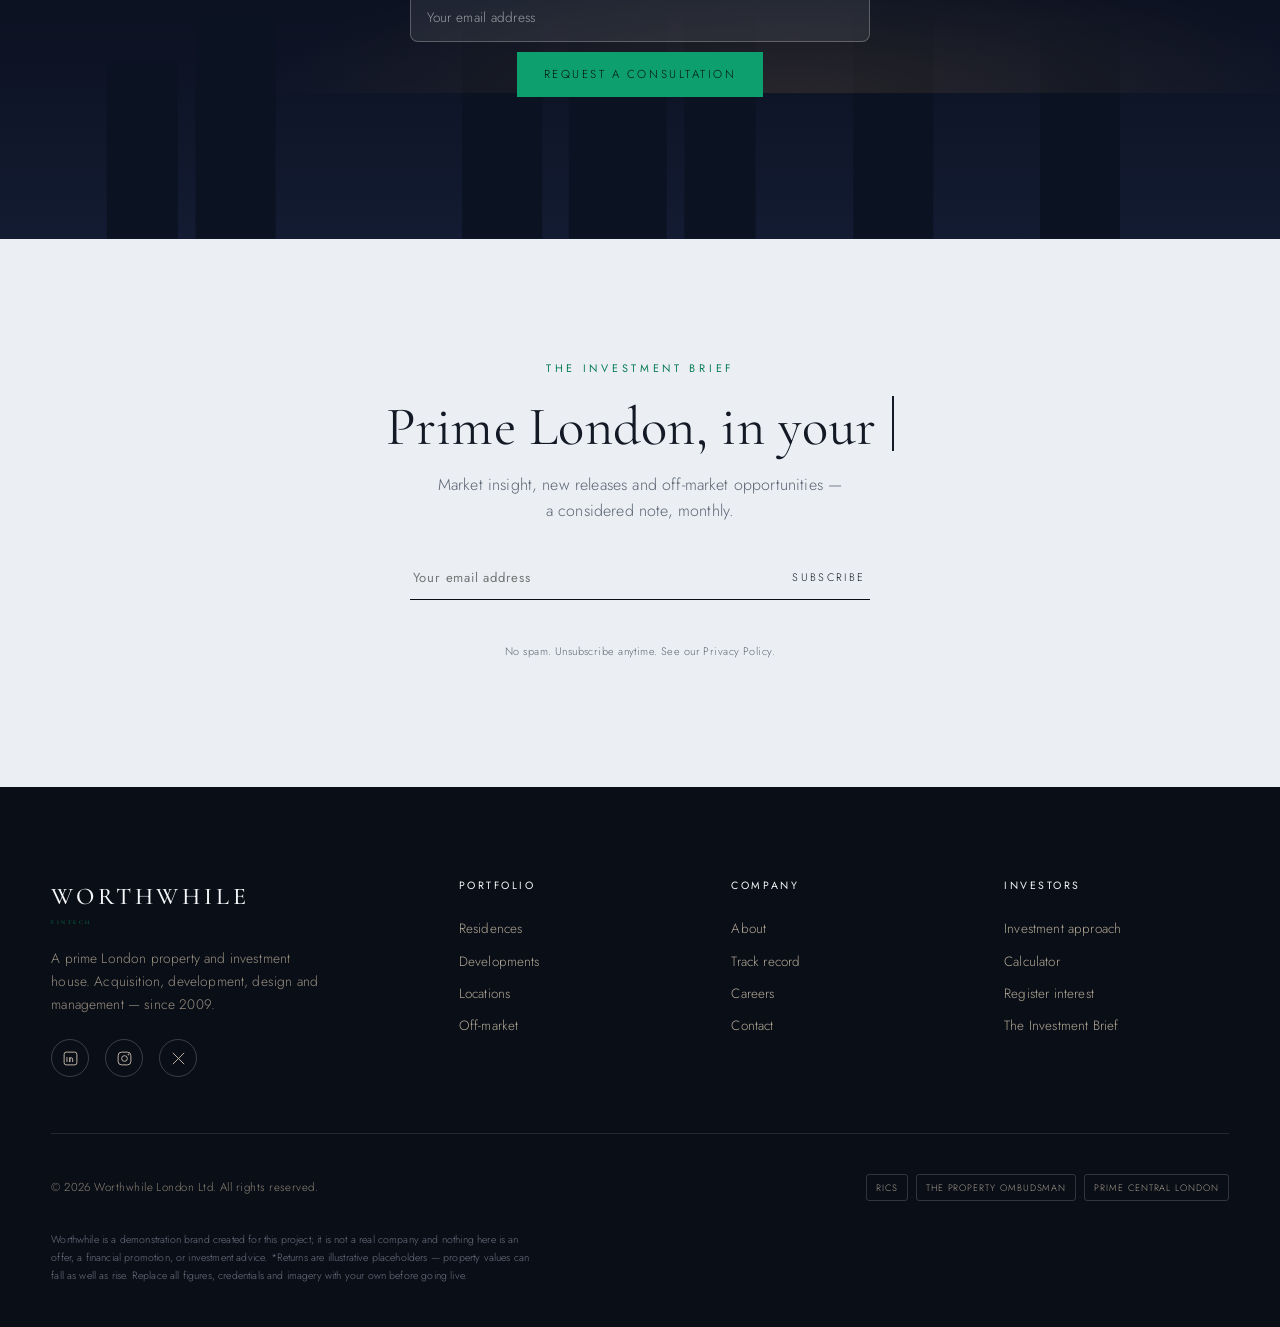
==== commit fc557717: "Make the hero montage cinematic and continuously alive Address the "not $40k / needs the candyldn fe" ====
--- a/index.html
+++ b/index.html
@@ -52,26 +52,17 @@
   <!-- HERO — mixed montage background + typed category words -->
   <section class="hero" data-hero>
     <div class="hero__montage play" aria-hidden="true">
-      <svg viewBox="0 0 1440 700" preserveAspectRatio="xMidYMax slice">
-        <g class="sv-grid"><line x1="0" y1="180" x2="1440" y2="180"/><line x1="0" y1="330" x2="1440" y2="330"/><line x1="0" y1="480" x2="1440" y2="480"/></g>
-        <path class="draw" fill="none" stroke="#c9a45e" stroke-width="2.5" opacity=".5" d="M0,470 C360,455 520,330 820,320 S1240,190 1440,150"/>
-        <g opacity=".82">
-          <g stroke="#33445f" stroke-width="2"><line x1="120" y1="360" x2="120" y2="470"/><line x1="200" y1="330" x2="200" y2="440"/><line x1="280" y1="360" x2="280" y2="470"/><line x1="360" y1="300" x2="360" y2="420"/><line x1="440" y1="320" x2="440" y2="430"/></g>
-          <rect class="bar" x="110" y="380" width="20" height="70" fill="#0e9f6e"/><rect class="bar" x="190" y="350" width="20" height="60" fill="#0e9f6e"/><rect class="bar" x="270" y="380" width="20" height="70" fill="#c0455a"/><rect class="bar" x="350" y="320" width="20" height="80" fill="#0e9f6e"/><rect class="bar" x="430" y="340" width="20" height="70" fill="#0e9f6e"/>
-          <polyline class="draw" fill="none" stroke="#0e9f6e" stroke-width="2.5" points="120,415 200,380 280,415 360,360 440,375 540,330"/>
-        </g>
-        <g transform="translate(1235,185)" opacity=".8">
-          <circle r="80" fill="none" stroke="rgba(255,255,255,.08)" stroke-width="24"/>
-          <circle class="donut" r="80" fill="none" stroke="#0e9f6e" stroke-width="24" transform="rotate(-90)" stroke-dasharray="502" stroke-dashoffset="502"/>
-        </g>
-        <path class="dash-move" d="M340,200 C520,150 760,150 900,205" fill="none" stroke="#c9a45e" stroke-width="2" opacity=".5"/>
-        <g class="float-a" opacity=".7"><circle cx="300" cy="180" r="40" fill="rgba(14,159,110,.12)" stroke="#0e9f6e" stroke-width="1.3"/><text x="300" y="194" text-anchor="middle" fill="#eaf1f8" font-family="Cormorant Garamond,serif" font-size="34">$</text></g>
-        <g class="float-b" opacity=".7"><circle cx="760" cy="140" r="38" fill="rgba(201,164,94,.12)" stroke="#c9a45e" stroke-width="1.3"/><text x="760" y="153" text-anchor="middle" fill="#eaf1f8" font-family="Cormorant Garamond,serif" font-size="32">&#163;</text></g>
-        <g class="float-a" opacity=".62"><circle cx="1055" cy="150" r="36" fill="rgba(255,255,255,.05)" stroke="#6f86ad" stroke-width="1.3"/><text x="1055" y="163" text-anchor="middle" fill="#eaf1f8" font-family="Cormorant Garamond,serif" font-size="30">&#8364;</text></g>
-        <g class="float-b" opacity=".58"><circle cx="1175" cy="385" r="34" fill="rgba(255,255,255,.05)" stroke="#6f86ad" stroke-width="1.3"/><text x="1175" y="397" text-anchor="middle" fill="#eaf1f8" font-family="Cormorant Garamond,serif" font-size="28">&#165;</text></g>
-        <g fill="#0f1a30"><rect x="80" y="500" width="80" height="200"/><rect x="180" y="460" width="90" height="240"/><rect x="290" y="520" width="60" height="180"/><rect x="470" y="440" width="86" height="260"/><rect x="600" y="400" width="110" height="300"/><polygon points="600,400 655,360 710,400"/><rect x="740" y="470" width="80" height="230"/><rect x="850" y="510" width="70" height="190"/><rect x="960" y="450" width="92" height="250"/><rect x="1080" y="510" width="70" height="190"/><rect x="1170" y="470" width="90" height="230"/><rect x="1290" y="500" width="90" height="200"/></g>
-        <g fill="#f0c274" opacity=".8" class="pulse"><rect x="622" y="430" width="8" height="8"/><rect x="646" y="430" width="8" height="8"/><rect x="670" y="430" width="8" height="8"/><rect x="646" y="470" width="8" height="8"/><rect x="500" y="480" width="7" height="7"/><rect x="988" y="490" width="7" height="7"/></g>
-        <g fill="#43d6a0" opacity=".9"><rect x="670" y="470" width="8" height="8"/></g>
+      <svg viewBox="0 0 1440 760" preserveAspectRatio="xMidYMax slice">
+        <g class="sv-grid"><line x1="0" y1="200" x2="1440" y2="200"/><line x1="0" y1="360" x2="1440" y2="360"/><line x1="0" y1="520" x2="1440" y2="520"/></g>
+        <path class="montage-curve" fill="none" stroke="#c9a45e" stroke-width="2" opacity=".4" d="M0,300 C360,290 520,200 820,190 S1240,120 1440,95"/>
+        <g stroke="#33445f" stroke-width="2" opacity=".7"><line x1="150" y1="442" x2="150" y2="562"/><line x1="280" y1="422" x2="280" y2="532"/><line x1="410" y1="452" x2="410" y2="572"/><line x1="540" y1="402" x2="540" y2="532"/><line x1="670" y1="422" x2="670" y2="537"/><line x1="800" y1="382" x2="800" y2="512"/><line x1="930" y1="402" x2="930" y2="517"/><line x1="1060" y1="352" x2="1060" y2="487"/><line x1="1190" y1="332" x2="1190" y2="462"/><line x1="1320" y1="362" x2="1320" y2="482"/></g>
+        <rect class="montage-candle" x="139" y="470" width="22" height="70" fill="#0e9f6e" style="animation-delay:0.00s"/><rect class="montage-candle" x="269" y="450" width="22" height="60" fill="#0e9f6e" style="animation-delay:0.35s"/><rect class="montage-candle" x="399" y="480" width="22" height="70" fill="#c0455a" style="animation-delay:0.70s"/><rect class="montage-candle" x="529" y="430" width="22" height="80" fill="#0e9f6e" style="animation-delay:1.05s"/><rect class="montage-candle" x="659" y="450" width="22" height="65" fill="#c0455a" style="animation-delay:1.40s"/><rect class="montage-candle" x="789" y="410" width="22" height="80" fill="#0e9f6e" style="animation-delay:1.75s"/><rect class="montage-candle" x="919" y="430" width="22" height="65" fill="#c0455a" style="animation-delay:2.10s"/><rect class="montage-candle" x="1049" y="380" width="22" height="85" fill="#0e9f6e" style="animation-delay:2.45s"/><rect class="montage-candle" x="1179" y="360" width="22" height="80" fill="#0e9f6e" style="animation-delay:2.80s"/><rect class="montage-candle" x="1309" y="390" width="22" height="70" fill="#0e9f6e" style="animation-delay:3.15s"/>
+        <polyline class="montage-line" fill="none" stroke="#0e9f6e" stroke-width="3" stroke-linecap="round" stroke-linejoin="round" points="150,470 280,450 410,480 540,430 670,450 800,410 930,430 1060,380 1190,360 1320,390"/>
+        <g class="float-a" opacity=".55"><circle cx="230" cy="180" r="38" fill="rgba(14,159,110,.10)" stroke="#0e9f6e" stroke-width="1.2"/><text x="230" y="193" text-anchor="middle" fill="#dfe8f2" font-family="Cormorant Garamond,serif" font-size="32">$</text></g>
+        <g class="float-b" opacity=".5"><circle cx="1180" cy="200" r="36" fill="rgba(201,164,94,.10)" stroke="#c9a45e" stroke-width="1.2"/><text x="1180" y="213" text-anchor="middle" fill="#dfe8f2" font-family="Cormorant Garamond,serif" font-size="30">&#163;</text></g>
+        <g class="float-a" opacity=".4"><circle cx="1330" cy="330" r="30" fill="rgba(255,255,255,.04)" stroke="#6f86ad" stroke-width="1.2"/><text x="1330" y="341" text-anchor="middle" fill="#dfe8f2" font-family="Cormorant Garamond,serif" font-size="26">&#8364;</text></g>
+        <g fill="#0d1728"><rect x="60" y="560" width="90" height="200"/><rect x="170" y="520" width="100" height="240"/><rect x="290" y="580" width="70" height="180"/><rect x="470" y="500" width="96" height="260"/><rect x="600" y="470" width="120" height="290"/><rect x="730" y="540" width="90" height="220"/><rect x="850" y="580" width="80" height="180"/><rect x="970" y="510" width="100" height="250"/><rect x="1090" y="560" width="90" height="200"/><rect x="1180" y="520" width="100" height="240"/><rect x="1300" y="540" width="110" height="220"/><polygon points="600,470 660,430 720,470"/></g>
+        <g fill="#f0c274"><rect class="twinkle" x="72" y="578" width="6" height="6" style="animation-delay:0.45s"/><rect class="twinkle" x="72" y="646" width="6" height="6" style="animation-delay:1.61s"/><rect class="twinkle" x="72" y="680" width="6" height="6" style="animation-delay:0.17s"/><rect class="twinkle" x="94" y="578" width="6" height="6" style="animation-delay:1.30s"/><rect class="twinkle" x="94" y="612" width="6" height="6" style="animation-delay:0.27s"/><rect class="twinkle" x="94" y="646" width="6" height="6" style="animation-delay:2.48s"/><rect class="twinkle" x="94" y="680" width="6" height="6" style="animation-delay:0.67s"/><rect class="twinkle" x="116" y="646" width="6" height="6" style="animation-delay:2.93s"/><rect class="twinkle" x="116" y="680" width="6" height="6" style="animation-delay:2.58s"/><rect class="twinkle" x="116" y="714" width="6" height="6" style="animation-delay:0.43s"/><rect class="twinkle" x="138" y="578" width="6" height="6" style="animation-delay:0.93s"/><rect class="twinkle" x="138" y="646" width="6" height="6" style="animation-delay:1.74s"/><rect class="twinkle" x="138" y="714" width="6" height="6" style="animation-delay:1.64s"/><rect class="twinkle" x="182" y="538" width="6" height="6" style="animation-delay:0.18s"/><rect class="twinkle" x="182" y="572" width="6" height="6" style="animation-delay:2.04s"/><rect class="twinkle" x="182" y="606" width="6" height="6" style="animation-delay:0.94s"/><rect class="twinkle" x="182" y="674" width="6" height="6" style="animation-delay:0.90s"/><rect class="twinkle" x="204" y="572" width="6" height="6" style="animation-delay:1.72s"/><rect class="twinkle" x="204" y="708" width="6" height="6" style="animation-delay:2.94s"/><rect class="twinkle" x="226" y="538" width="6" height="6" style="animation-delay:1.25s"/><rect class="twinkle" x="226" y="606" width="6" height="6" style="animation-delay:1.47s"/><rect class="twinkle" x="226" y="640" width="6" height="6" style="animation-delay:2.00s"/><rect class="twinkle" x="248" y="572" width="6" height="6" style="animation-delay:2.09s"/><rect class="twinkle" x="248" y="674" width="6" height="6" style="animation-delay:2.52s"/><rect class="twinkle" x="302" y="598" width="6" height="6" style="animation-delay:1.99s"/><rect class="twinkle" x="302" y="632" width="6" height="6" style="animation-delay:2.10s"/><rect class="twinkle" x="324" y="598" width="6" height="6" style="animation-delay:1.16s"/><rect class="twinkle" x="324" y="666" width="6" height="6" style="animation-delay:1.39s"/><rect class="twinkle" x="324" y="700" width="6" height="6" style="animation-delay:0.35s"/><rect class="twinkle" x="324" y="734" width="6" height="6" style="animation-delay:2.30s"/><rect class="twinkle" x="346" y="598" width="6" height="6" style="animation-delay:0.74s"/><rect class="twinkle" x="346" y="632" width="6" height="6" style="animation-delay:2.61s"/><rect class="twinkle" x="346" y="666" width="6" height="6" style="animation-delay:1.35s"/><rect class="twinkle" x="482" y="586" width="6" height="6" style="animation-delay:1.25s"/><rect class="twinkle" x="482" y="620" width="6" height="6" style="animation-delay:2.65s"/><rect class="twinkle" x="482" y="688" width="6" height="6" style="animation-delay:0.53s"/><rect class="twinkle" x="482" y="722" width="6" height="6" style="animation-delay:0.70s"/><rect class="twinkle" x="504" y="518" width="6" height="6" style="animation-delay:1.77s"/><rect class="twinkle" x="504" y="552" width="6" height="6" style="animation-delay:0.01s"/><rect class="twinkle" x="504" y="586" width="6" height="6" style="animation-delay:1.11s"/><rect class="twinkle" x="526" y="586" width="6" height="6" style="animation-delay:2.70s"/><rect class="twinkle" x="526" y="722" width="6" height="6" style="animation-delay:1.20s"/><rect class="twinkle" x="548" y="518" width="6" height="6" style="animation-delay:1.90s"/><rect class="twinkle" x="548" y="552" width="6" height="6" style="animation-delay:0.20s"/><rect class="twinkle" x="548" y="586" width="6" height="6" style="animation-delay:0.49s"/><rect class="twinkle" x="548" y="620" width="6" height="6" style="animation-delay:0.16s"/><rect class="twinkle" x="548" y="654" width="6" height="6" style="animation-delay:0.45s"/><rect class="twinkle" x="548" y="688" width="6" height="6" style="animation-delay:1.09s"/><rect class="twinkle" x="548" y="722" width="6" height="6" style="animation-delay:2.62s"/><rect class="twinkle" x="612" y="522" width="6" height="6" style="animation-delay:0.76s"/><rect class="twinkle" x="612" y="556" width="6" height="6" style="animation-delay:1.09s"/><rect class="twinkle" x="612" y="590" width="6" height="6" style="animation-delay:2.55s"/><rect class="twinkle" x="612" y="658" width="6" height="6" style="animation-delay:1.45s"/><rect class="twinkle" x="612" y="692" width="6" height="6" style="animation-delay:0.31s"/><rect class="twinkle" x="612" y="726" width="6" height="6" style="animation-delay:0.79s"/><rect class="twinkle" x="634" y="522" width="6" height="6" style="animation-delay:0.07s"/><rect class="twinkle" x="634" y="624" width="6" height="6" style="animation-delay:1.63s"/><rect class="twinkle" x="634" y="658" width="6" height="6" style="animation-delay:1.58s"/><rect class="twinkle" x="656" y="522" width="6" height="6" style="animation-delay:1.10s"/><rect class="twinkle" x="656" y="556" width="6" height="6" style="animation-delay:2.32s"/><rect class="twinkle" x="656" y="658" width="6" height="6" style="animation-delay:0.67s"/><rect class="twinkle" x="678" y="624" width="6" height="6" style="animation-delay:1.55s"/><rect class="twinkle" x="678" y="658" width="6" height="6" style="animation-delay:0.09s"/><rect class="twinkle" x="678" y="692" width="6" height="6" style="animation-delay:0.84s"/><rect class="twinkle" x="678" y="726" width="6" height="6" style="animation-delay:2.08s"/><rect class="twinkle" x="700" y="522" width="6" height="6" style="animation-delay:2.81s"/><rect class="twinkle" x="700" y="624" width="6" height="6" style="animation-delay:0.66s"/><rect class="twinkle" x="700" y="658" width="6" height="6" style="animation-delay:0.59s"/><rect class="twinkle" x="700" y="692" width="6" height="6" style="animation-delay:1.87s"/><rect class="twinkle" x="742" y="592" width="6" height="6" style="animation-delay:1.96s"/><rect class="twinkle" x="742" y="660" width="6" height="6" style="animation-delay:1.98s"/><rect class="twinkle" x="764" y="592" width="6" height="6" style="animation-delay:0.54s"/><rect class="twinkle" x="764" y="660" width="6" height="6" style="animation-delay:2.40s"/><rect class="twinkle" x="764" y="728" width="6" height="6" style="animation-delay:1.20s"/><rect class="twinkle" x="786" y="626" width="6" height="6" style="animation-delay:0.38s"/><rect class="twinkle" x="786" y="660" width="6" height="6" style="animation-delay:2.71s"/><rect class="twinkle" x="786" y="728" width="6" height="6" style="animation-delay:2.48s"/><rect class="twinkle" x="808" y="626" width="6" height="6" style="animation-delay:1.65s"/><rect class="twinkle" x="808" y="660" width="6" height="6" style="animation-delay:0.04s"/><rect class="twinkle" x="862" y="666" width="6" height="6" style="animation-delay:2.62s"/><rect class="twinkle" x="862" y="734" width="6" height="6" style="animation-delay:0.76s"/><rect class="twinkle" x="884" y="598" width="6" height="6" style="animation-delay:0.72s"/><rect class="twinkle" x="884" y="666" width="6" height="6" style="animation-delay:1.26s"/><rect class="twinkle" x="884" y="700" width="6" height="6" style="animation-delay:2.73s"/><rect class="twinkle" x="884" y="734" width="6" height="6" style="animation-delay:1.37s"/><rect class="twinkle" x="906" y="666" width="6" height="6" style="animation-delay:2.75s"/><rect class="twinkle" x="982" y="562" width="6" height="6" style="animation-delay:1.32s"/><rect class="twinkle" x="982" y="596" width="6" height="6" style="animation-delay:0.01s"/><rect class="twinkle" x="982" y="664" width="6" height="6" style="animation-delay:1.42s"/><rect class="twinkle" x="1004" y="528" width="6" height="6" style="animation-delay:1.56s"/><rect class="twinkle" x="1004" y="630" width="6" height="6" style="animation-delay:1.68s"/><rect class="twinkle" x="1004" y="664" width="6" height="6" style="animation-delay:0.83s"/><rect class="twinkle" x="1026" y="630" width="6" height="6" style="animation-delay:1.84s"/><rect class="twinkle" x="1048" y="528" width="6" height="6" style="animation-delay:1.60s"/><rect class="twinkle" x="1048" y="562" width="6" height="6" style="animation-delay:2.82s"/><rect class="twinkle" x="1048" y="698" width="6" height="6" style="animation-delay:1.68s"/><rect class="twinkle" x="1102" y="612" width="6" height="6" style="animation-delay:0.36s"/><rect class="twinkle" x="1102" y="646" width="6" height="6" style="animation-delay:0.22s"/><rect class="twinkle" x="1102" y="680" width="6" height="6" style="animation-delay:0.22s"/><rect class="twinkle" x="1124" y="646" width="6" height="6" style="animation-delay:2.15s"/><rect class="twinkle" x="1124" y="714" width="6" height="6" style="animation-delay:2.65s"/><rect class="twinkle" x="1146" y="612" width="6" height="6" style="animation-delay:2.86s"/><rect class="twinkle" x="1146" y="646" width="6" height="6" style="animation-delay:1.46s"/><rect class="twinkle" x="1168" y="578" width="6" height="6" style="animation-delay:1.29s"/><rect class="twinkle" x="1168" y="646" width="6" height="6" style="animation-delay:0.59s"/><rect class="twinkle" x="1168" y="680" width="6" height="6" style="animation-delay:2.17s"/><rect class="twinkle" x="1168" y="714" width="6" height="6" style="animation-delay:1.66s"/><rect class="twinkle" x="1192" y="538" width="6" height="6" style="animation-delay:0.05s"/><rect class="twinkle" x="1192" y="572" width="6" height="6" style="animation-delay:1.87s"/><rect class="twinkle" x="1192" y="640" width="6" height="6" style="animation-delay:2.96s"/><rect class="twinkle" x="1214" y="538" width="6" height="6" style="animation-delay:0.80s"/><rect class="twinkle" x="1214" y="572" width="6" height="6" style="animation-delay:2.34s"/><rect class="twinkle" x="1214" y="606" width="6" height="6" style="animation-delay:0.39s"/><rect class="twinkle" x="1214" y="640" width="6" height="6" style="animation-delay:2.73s"/><rect class="twinkle" x="1214" y="708" width="6" height="6" style="animation-delay:0.45s"/><rect class="twinkle" x="1236" y="640" width="6" height="6" style="animation-delay:0.17s"/><rect class="twinkle" x="1236" y="708" width="6" height="6" style="animation-delay:0.22s"/><rect class="twinkle" x="1258" y="640" width="6" height="6" style="animation-delay:2.57s"/><rect class="twinkle" x="1258" y="674" width="6" height="6" style="animation-delay:2.59s"/><rect class="twinkle" x="1258" y="708" width="6" height="6" style="animation-delay:1.02s"/><rect class="twinkle" x="1312" y="626" width="6" height="6" style="animation-delay:0.39s"/><rect class="twinkle" x="1312" y="694" width="6" height="6" style="animation-delay:0.33s"/><rect class="twinkle" x="1312" y="728" width="6" height="6" style="animation-delay:0.15s"/><rect class="twinkle" x="1334" y="558" width="6" height="6" style="animation-delay:0.94s"/><rect class="twinkle" x="1334" y="592" width="6" height="6" style="animation-delay:2.28s"/><rect class="twinkle" x="1334" y="626" width="6" height="6" style="animation-delay:1.50s"/><rect class="twinkle" x="1334" y="660" width="6" height="6" style="animation-delay:1.04s"/><rect class="twinkle" x="1334" y="694" width="6" height="6" style="animation-delay:0.75s"/><rect class="twinkle" x="1334" y="728" width="6" height="6" style="animation-delay:2.20s"/><rect class="twinkle" x="1356" y="592" width="6" height="6" style="animation-delay:1.42s"/><rect class="twinkle" x="1356" y="660" width="6" height="6" style="animation-delay:2.46s"/><rect class="twinkle" x="1356" y="694" width="6" height="6" style="animation-delay:1.49s"/><rect class="twinkle" x="1378" y="558" width="6" height="6" style="animation-delay:1.52s"/><rect class="twinkle" x="1378" y="660" width="6" height="6" style="animation-delay:2.50s"/><rect class="twinkle" x="1400" y="558" width="6" height="6" style="animation-delay:1.04s"/><rect class="twinkle" x="1400" y="592" width="6" height="6" style="animation-delay:0.39s"/><rect class="twinkle" x="1400" y="626" width="6" height="6" style="animation-delay:2.22s"/><rect class="twinkle" x="1400" y="660" width="6" height="6" style="animation-delay:0.49s"/><rect class="twinkle" x="1400" y="694" width="6" height="6" style="animation-delay:2.52s"/></g>
       </svg>
     </div>
     <div class="hero__scrim"></div>
--- a/styles.css
+++ b/styles.css
@@ -1004,3 +1004,54 @@
   .play .donut { stroke-dashoffset: 264 !important; animation: none !important; }
   .play .donut-gold { stroke-dashoffset: 620 !important; animation: none !important; }
 }
+
+/* =====================================================================
+   ============  CINEMATIC LIVE MONTAGE (continuous motion)  ===========
+   ===================================================================== */
+
+/* candles stream in one after another, on a loop */
+.montage-candle { transform-box: fill-box; transform-origin: bottom; will-change: transform, opacity; }
+.play .montage-candle { animation: candle-stream 7.5s cubic-bezier(.22,1,.36,1) infinite; }
+@keyframes candle-stream {
+  0%   { opacity: 0; transform: scaleY(.10); }
+  8%   { opacity: 1; transform: scaleY(1.05); }
+  12%  { transform: scaleY(1); }
+  88%  { opacity: 1; transform: scaleY(1); }
+  100% { opacity: 0; transform: scaleY(1); }
+}
+/* the emerald trend line redraws itself, glowing, forever */
+.montage-line { stroke-dasharray: 1500; }
+.play .montage-line {
+  animation: line-stream 7.5s cubic-bezier(.22,1,.36,1) infinite;
+  filter: drop-shadow(0 0 9px rgba(14,159,110,.6));
+}
+@keyframes line-stream {
+  0%   { stroke-dashoffset: 1500; opacity: 0; }
+  10%  { opacity: 1; }
+  24%  { stroke-dashoffset: 0; }
+  88%  { stroke-dashoffset: 0; opacity: 1; }
+  100% { stroke-dashoffset: 0; opacity: 0; }
+}
+.montage-curve { stroke-dasharray: 1900; }
+.play .montage-curve { animation: line-stream 10s cubic-bezier(.22,1,.36,1) infinite; }
+/* skyline lights twinkle continuously */
+.twinkle { animation: twk 3.6s ease-in-out infinite; }
+@keyframes twk { 0%,100% { opacity: .18 } 50% { opacity: .95 } }
+/* slow cinematic drift of the whole scene (Ken Burns for depth) */
+.play.hero__montage svg { animation: montage-drift 34s ease-in-out infinite alternate; transform-origin: 55% 60%; }
+@keyframes montage-drift { from { transform: scale(1.02) } to { transform: scale(1.08) translateY(-1.2%) } }
+
+/* cinematic vignette + fine film grain for depth (the "$40k" richness) */
+.hero__montage::after {
+  content: ""; position: absolute; inset: 0; z-index: 1; pointer-events: none;
+  background:
+    radial-gradient(115% 85% at 50% 34%, transparent 42%, rgba(3,6,12,.62) 100%),
+    url("data:image/svg+xml,%3Csvg xmlns='http://www.w3.org/2000/svg' width='160' height='160'%3E%3Cfilter id='n'%3E%3CfeTurbulence type='fractalNoise' baseFrequency='0.9' numOctaves='2'/%3E%3C/filter%3E%3Crect width='100%25' height='100%25' filter='url(%23n)' opacity='0.045'/%3E%3C/svg%3E");
+  mix-blend-mode: overlay;
+}
+
+@media (prefers-reduced-motion: reduce) {
+  .play .montage-candle, .play .montage-line, .play .montage-curve,
+  .twinkle, .play.hero__montage svg { animation: none !important; }
+  .montage-line, .montage-curve { stroke-dashoffset: 0 !important; }
+}
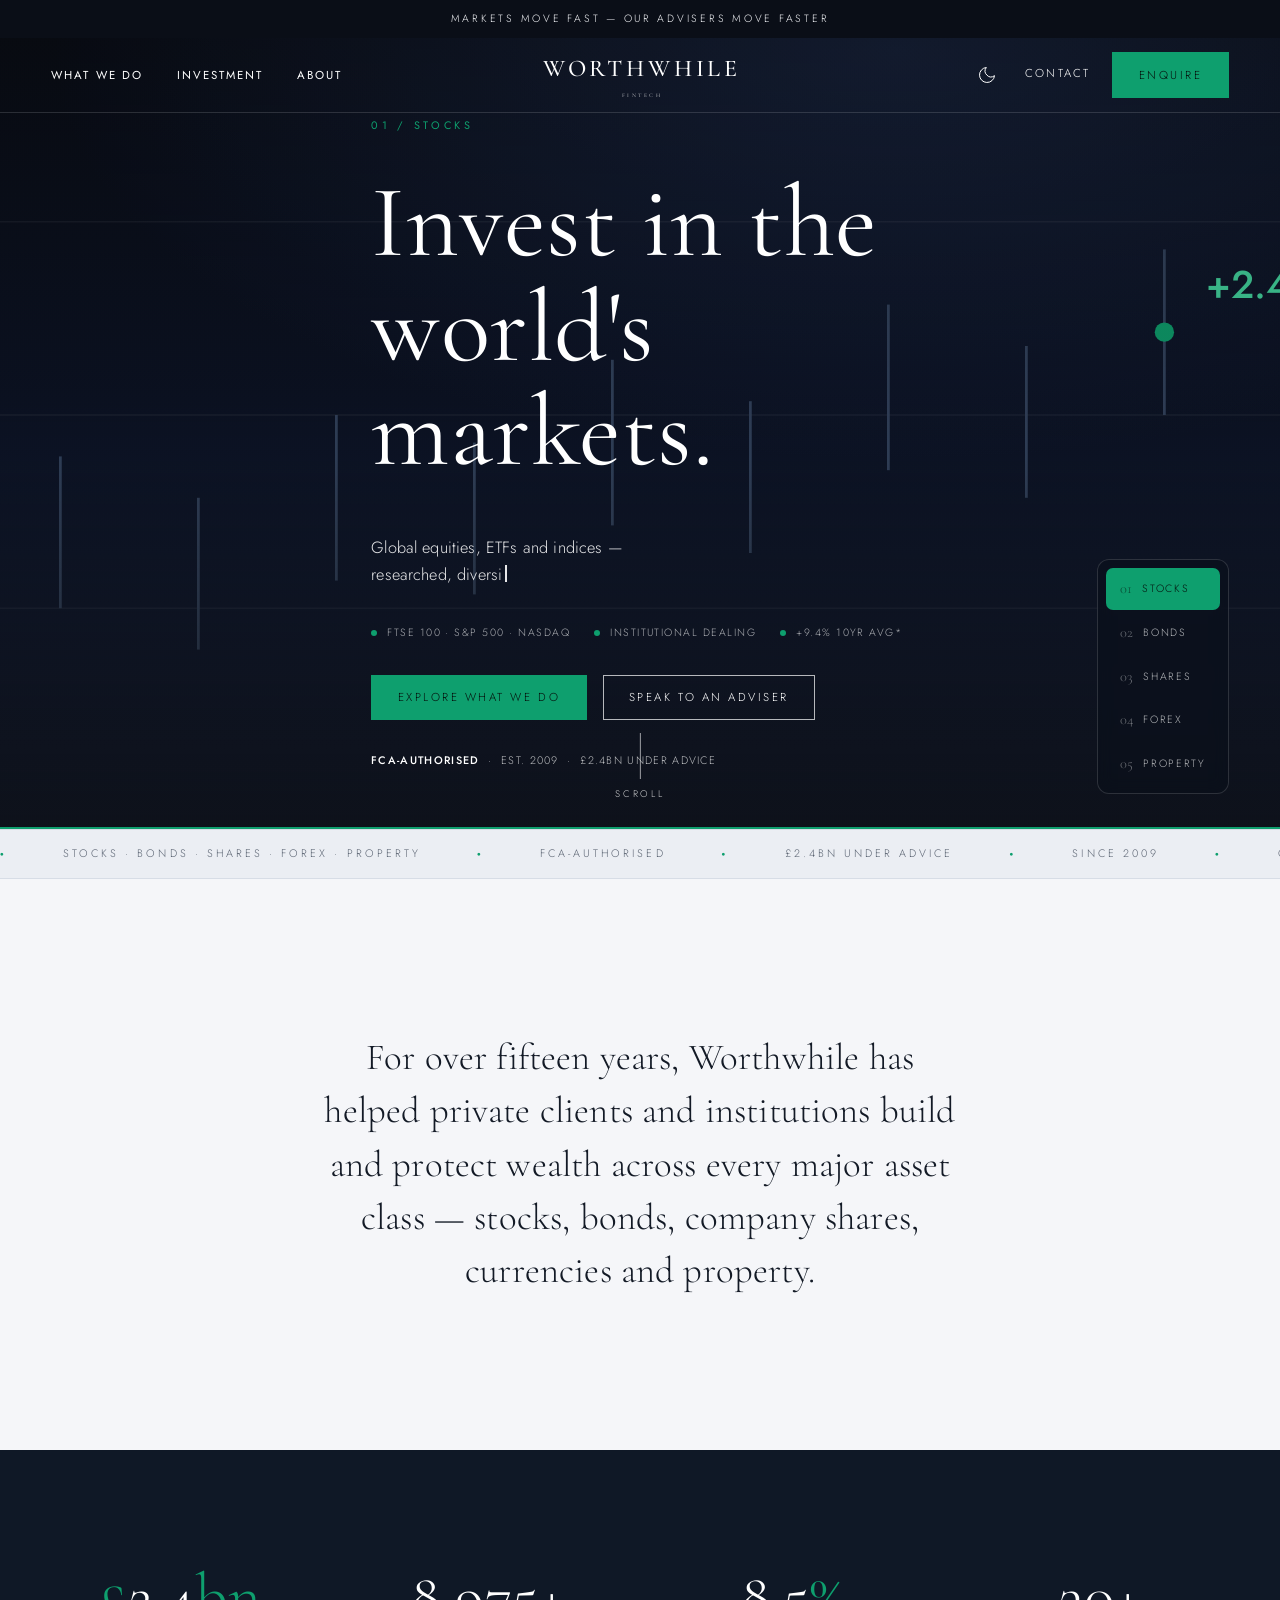
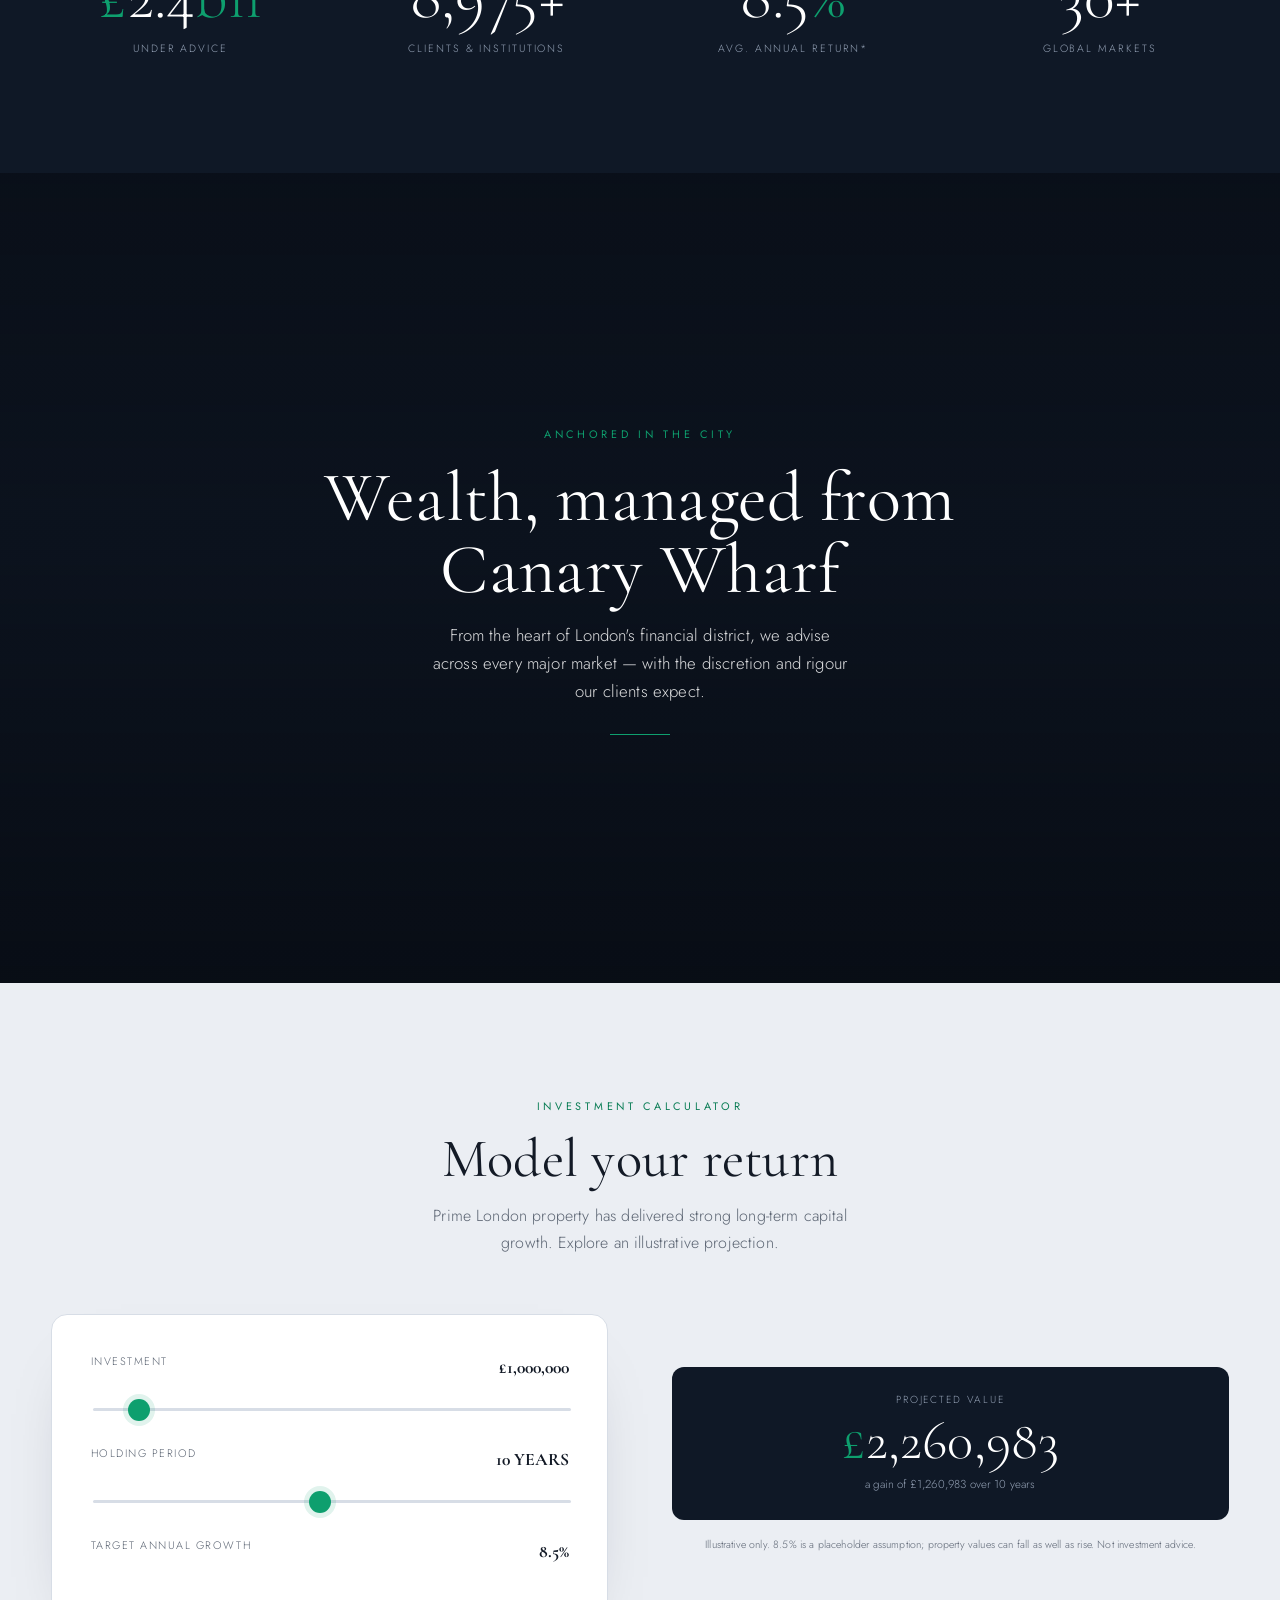
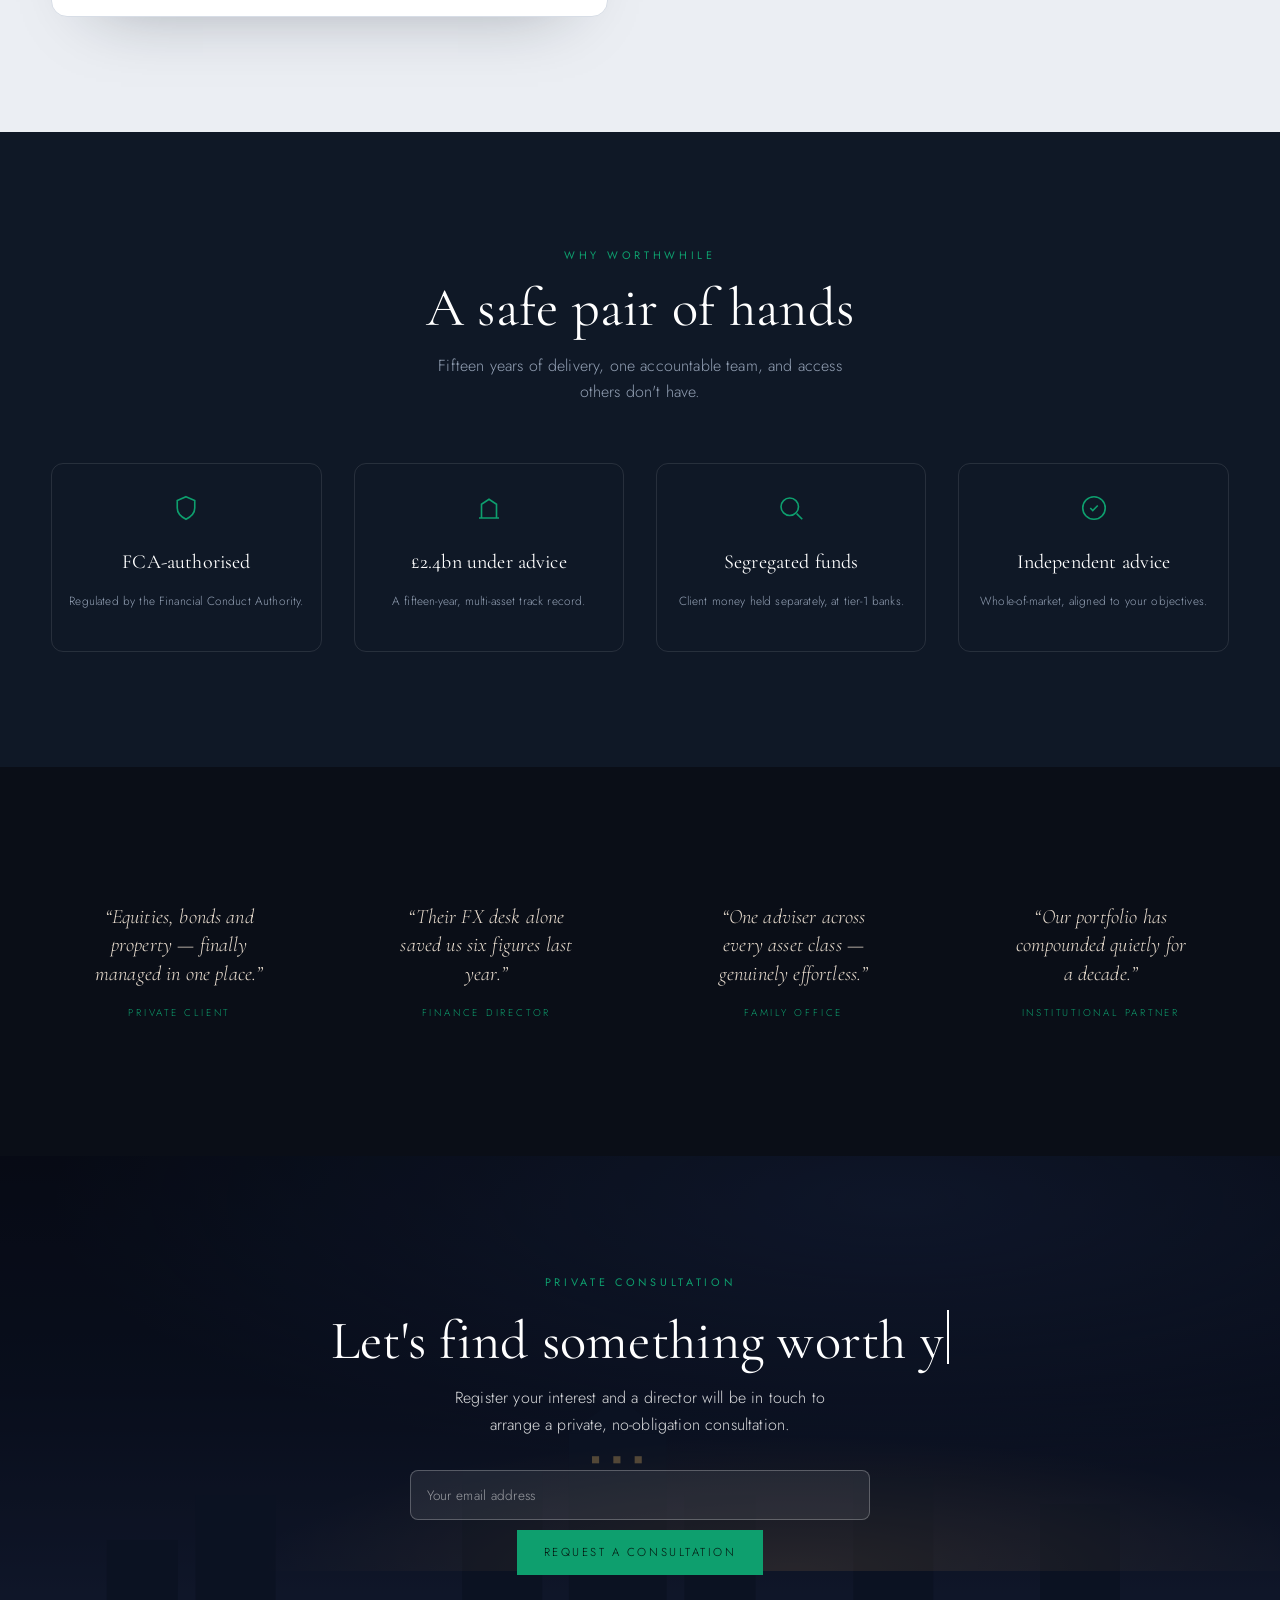
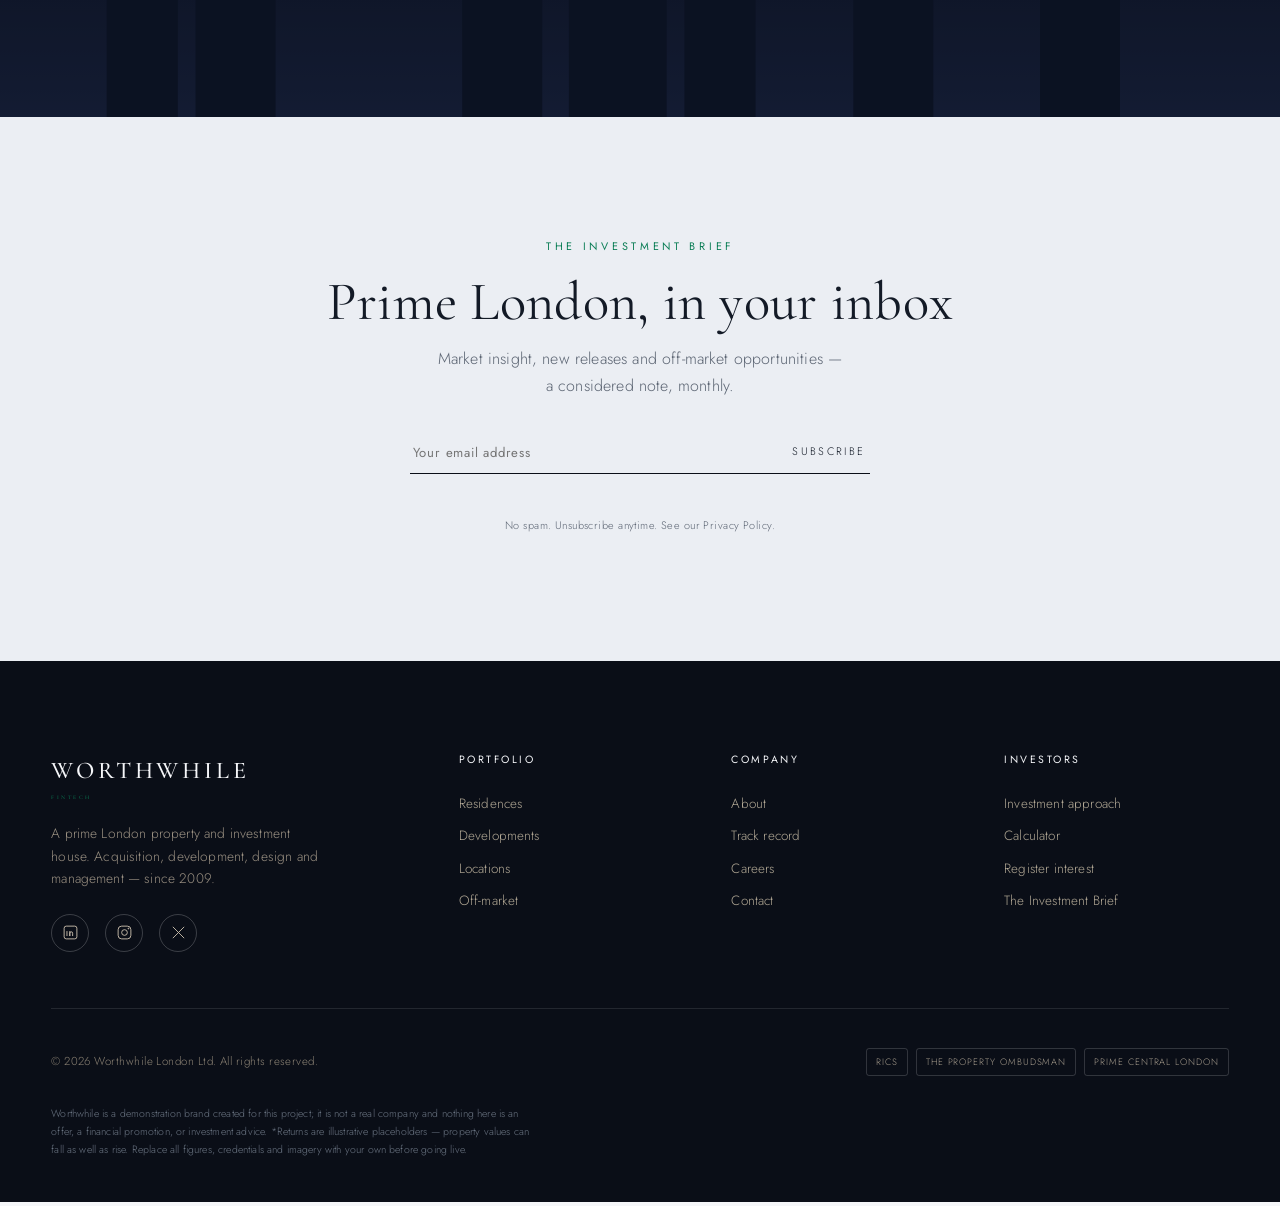
==== commit 28ec55f5: "Rebuild hero as cycling 5-category showcase with intro loader - Hero now cycles through all 5 busine" ====
--- a/index.html
+++ b/index.html
@@ -21,6 +21,14 @@
   <noscript><style>html.js .reveal{opacity:1!important;transform:none!important}</style></noscript>
 </head>
 <body>
+
+  <!-- Intro loader -->
+  <div class="loader" data-loader aria-hidden="true">
+    <div>
+      <div class="loader__brand">Worthwhile<small>Fintech</small></div>
+      <div class="loader__bar"><i></i></div>
+    </div>
+  </div>
 
   <!-- ANNOUNCEMENT -->
   <div class="announce" aria-label="Announcements">
@@ -49,54 +57,8 @@
     </div>
   </header>
 
-  <!-- HERO — mixed montage background + typed category words -->
-  <section class="hero" data-hero>
-    <div class="hero__montage play" aria-hidden="true">
-      <svg viewBox="0 0 1440 760" preserveAspectRatio="xMidYMax slice">
-        <g class="sv-grid"><line x1="0" y1="200" x2="1440" y2="200"/><line x1="0" y1="360" x2="1440" y2="360"/><line x1="0" y1="520" x2="1440" y2="520"/></g>
-        <path class="montage-curve" fill="none" stroke="#c9a45e" stroke-width="2" opacity=".4" d="M0,300 C360,290 520,200 820,190 S1240,120 1440,95"/>
-        <g stroke="#33445f" stroke-width="2" opacity=".7"><line x1="150" y1="442" x2="150" y2="562"/><line x1="280" y1="422" x2="280" y2="532"/><line x1="410" y1="452" x2="410" y2="572"/><line x1="540" y1="402" x2="540" y2="532"/><line x1="670" y1="422" x2="670" y2="537"/><line x1="800" y1="382" x2="800" y2="512"/><line x1="930" y1="402" x2="930" y2="517"/><line x1="1060" y1="352" x2="1060" y2="487"/><line x1="1190" y1="332" x2="1190" y2="462"/><line x1="1320" y1="362" x2="1320" y2="482"/></g>
-        <rect class="montage-candle" x="139" y="470" width="22" height="70" fill="#0e9f6e" style="animation-delay:0.00s"/><rect class="montage-candle" x="269" y="450" width="22" height="60" fill="#0e9f6e" style="animation-delay:0.35s"/><rect class="montage-candle" x="399" y="480" width="22" height="70" fill="#c0455a" style="animation-delay:0.70s"/><rect class="montage-candle" x="529" y="430" width="22" height="80" fill="#0e9f6e" style="animation-delay:1.05s"/><rect class="montage-candle" x="659" y="450" width="22" height="65" fill="#c0455a" style="animation-delay:1.40s"/><rect class="montage-candle" x="789" y="410" width="22" height="80" fill="#0e9f6e" style="animation-delay:1.75s"/><rect class="montage-candle" x="919" y="430" width="22" height="65" fill="#c0455a" style="animation-delay:2.10s"/><rect class="montage-candle" x="1049" y="380" width="22" height="85" fill="#0e9f6e" style="animation-delay:2.45s"/><rect class="montage-candle" x="1179" y="360" width="22" height="80" fill="#0e9f6e" style="animation-delay:2.80s"/><rect class="montage-candle" x="1309" y="390" width="22" height="70" fill="#0e9f6e" style="animation-delay:3.15s"/>
-        <polyline class="montage-line" fill="none" stroke="#0e9f6e" stroke-width="3" stroke-linecap="round" stroke-linejoin="round" points="150,470 280,450 410,480 540,430 670,450 800,410 930,430 1060,380 1190,360 1320,390"/>
-        <g class="float-a" opacity=".55"><circle cx="230" cy="180" r="38" fill="rgba(14,159,110,.10)" stroke="#0e9f6e" stroke-width="1.2"/><text x="230" y="193" text-anchor="middle" fill="#dfe8f2" font-family="Cormorant Garamond,serif" font-size="32">$</text></g>
-        <g class="float-b" opacity=".5"><circle cx="1180" cy="200" r="36" fill="rgba(201,164,94,.10)" stroke="#c9a45e" stroke-width="1.2"/><text x="1180" y="213" text-anchor="middle" fill="#dfe8f2" font-family="Cormorant Garamond,serif" font-size="30">&#163;</text></g>
-        <g class="float-a" opacity=".4"><circle cx="1330" cy="330" r="30" fill="rgba(255,255,255,.04)" stroke="#6f86ad" stroke-width="1.2"/><text x="1330" y="341" text-anchor="middle" fill="#dfe8f2" font-family="Cormorant Garamond,serif" font-size="26">&#8364;</text></g>
-        <g fill="#0d1728"><rect x="60" y="560" width="90" height="200"/><rect x="170" y="520" width="100" height="240"/><rect x="290" y="580" width="70" height="180"/><rect x="470" y="500" width="96" height="260"/><rect x="600" y="470" width="120" height="290"/><rect x="730" y="540" width="90" height="220"/><rect x="850" y="580" width="80" height="180"/><rect x="970" y="510" width="100" height="250"/><rect x="1090" y="560" width="90" height="200"/><rect x="1180" y="520" width="100" height="240"/><rect x="1300" y="540" width="110" height="220"/><polygon points="600,470 660,430 720,470"/></g>
-        <g fill="#f0c274"><rect class="twinkle" x="72" y="578" width="6" height="6" style="animation-delay:0.45s"/><rect class="twinkle" x="72" y="646" width="6" height="6" style="animation-delay:1.61s"/><rect class="twinkle" x="72" y="680" width="6" height="6" style="animation-delay:0.17s"/><rect class="twinkle" x="94" y="578" width="6" height="6" style="animation-delay:1.30s"/><rect class="twinkle" x="94" y="612" width="6" height="6" style="animation-delay:0.27s"/><rect class="twinkle" x="94" y="646" width="6" height="6" style="animation-delay:2.48s"/><rect class="twinkle" x="94" y="680" width="6" height="6" style="animation-delay:0.67s"/><rect class="twinkle" x="116" y="646" width="6" height="6" style="animation-delay:2.93s"/><rect class="twinkle" x="116" y="680" width="6" height="6" style="animation-delay:2.58s"/><rect class="twinkle" x="116" y="714" width="6" height="6" style="animation-delay:0.43s"/><rect class="twinkle" x="138" y="578" width="6" height="6" style="animation-delay:0.93s"/><rect class="twinkle" x="138" y="646" width="6" height="6" style="animation-delay:1.74s"/><rect class="twinkle" x="138" y="714" width="6" height="6" style="animation-delay:1.64s"/><rect class="twinkle" x="182" y="538" width="6" height="6" style="animation-delay:0.18s"/><rect class="twinkle" x="182" y="572" width="6" height="6" style="animation-delay:2.04s"/><rect class="twinkle" x="182" y="606" width="6" height="6" style="animation-delay:0.94s"/><rect class="twinkle" x="182" y="674" width="6" height="6" style="animation-delay:0.90s"/><rect class="twinkle" x="204" y="572" width="6" height="6" style="animation-delay:1.72s"/><rect class="twinkle" x="204" y="708" width="6" height="6" style="animation-delay:2.94s"/><rect class="twinkle" x="226" y="538" width="6" height="6" style="animation-delay:1.25s"/><rect class="twinkle" x="226" y="606" width="6" height="6" style="animation-delay:1.47s"/><rect class="twinkle" x="226" y="640" width="6" height="6" style="animation-delay:2.00s"/><rect class="twinkle" x="248" y="572" width="6" height="6" style="animation-delay:2.09s"/><rect class="twinkle" x="248" y="674" width="6" height="6" style="animation-delay:2.52s"/><rect class="twinkle" x="302" y="598" width="6" height="6" style="animation-delay:1.99s"/><rect class="twinkle" x="302" y="632" width="6" height="6" style="animation-delay:2.10s"/><rect class="twinkle" x="324" y="598" width="6" height="6" style="animation-delay:1.16s"/><rect class="twinkle" x="324" y="666" width="6" height="6" style="animation-delay:1.39s"/><rect class="twinkle" x="324" y="700" width="6" height="6" style="animation-delay:0.35s"/><rect class="twinkle" x="324" y="734" width="6" height="6" style="animation-delay:2.30s"/><rect class="twinkle" x="346" y="598" width="6" height="6" style="animation-delay:0.74s"/><rect class="twinkle" x="346" y="632" width="6" height="6" style="animation-delay:2.61s"/><rect class="twinkle" x="346" y="666" width="6" height="6" style="animation-delay:1.35s"/><rect class="twinkle" x="482" y="586" width="6" height="6" style="animation-delay:1.25s"/><rect class="twinkle" x="482" y="620" width="6" height="6" style="animation-delay:2.65s"/><rect class="twinkle" x="482" y="688" width="6" height="6" style="animation-delay:0.53s"/><rect class="twinkle" x="482" y="722" width="6" height="6" style="animation-delay:0.70s"/><rect class="twinkle" x="504" y="518" width="6" height="6" style="animation-delay:1.77s"/><rect class="twinkle" x="504" y="552" width="6" height="6" style="animation-delay:0.01s"/><rect class="twinkle" x="504" y="586" width="6" height="6" style="animation-delay:1.11s"/><rect class="twinkle" x="526" y="586" width="6" height="6" style="animation-delay:2.70s"/><rect class="twinkle" x="526" y="722" width="6" height="6" style="animation-delay:1.20s"/><rect class="twinkle" x="548" y="518" width="6" height="6" style="animation-delay:1.90s"/><rect class="twinkle" x="548" y="552" width="6" height="6" style="animation-delay:0.20s"/><rect class="twinkle" x="548" y="586" width="6" height="6" style="animation-delay:0.49s"/><rect class="twinkle" x="548" y="620" width="6" height="6" style="animation-delay:0.16s"/><rect class="twinkle" x="548" y="654" width="6" height="6" style="animation-delay:0.45s"/><rect class="twinkle" x="548" y="688" width="6" height="6" style="animation-delay:1.09s"/><rect class="twinkle" x="548" y="722" width="6" height="6" style="animation-delay:2.62s"/><rect class="twinkle" x="612" y="522" width="6" height="6" style="animation-delay:0.76s"/><rect class="twinkle" x="612" y="556" width="6" height="6" style="animation-delay:1.09s"/><rect class="twinkle" x="612" y="590" width="6" height="6" style="animation-delay:2.55s"/><rect class="twinkle" x="612" y="658" width="6" height="6" style="animation-delay:1.45s"/><rect class="twinkle" x="612" y="692" width="6" height="6" style="animation-delay:0.31s"/><rect class="twinkle" x="612" y="726" width="6" height="6" style="animation-delay:0.79s"/><rect class="twinkle" x="634" y="522" width="6" height="6" style="animation-delay:0.07s"/><rect class="twinkle" x="634" y="624" width="6" height="6" style="animation-delay:1.63s"/><rect class="twinkle" x="634" y="658" width="6" height="6" style="animation-delay:1.58s"/><rect class="twinkle" x="656" y="522" width="6" height="6" style="animation-delay:1.10s"/><rect class="twinkle" x="656" y="556" width="6" height="6" style="animation-delay:2.32s"/><rect class="twinkle" x="656" y="658" width="6" height="6" style="animation-delay:0.67s"/><rect class="twinkle" x="678" y="624" width="6" height="6" style="animation-delay:1.55s"/><rect class="twinkle" x="678" y="658" width="6" height="6" style="animation-delay:0.09s"/><rect class="twinkle" x="678" y="692" width="6" height="6" style="animation-delay:0.84s"/><rect class="twinkle" x="678" y="726" width="6" height="6" style="animation-delay:2.08s"/><rect class="twinkle" x="700" y="522" width="6" height="6" style="animation-delay:2.81s"/><rect class="twinkle" x="700" y="624" width="6" height="6" style="animation-delay:0.66s"/><rect class="twinkle" x="700" y="658" width="6" height="6" style="animation-delay:0.59s"/><rect class="twinkle" x="700" y="692" width="6" height="6" style="animation-delay:1.87s"/><rect class="twinkle" x="742" y="592" width="6" height="6" style="animation-delay:1.96s"/><rect class="twinkle" x="742" y="660" width="6" height="6" style="animation-delay:1.98s"/><rect class="twinkle" x="764" y="592" width="6" height="6" style="animation-delay:0.54s"/><rect class="twinkle" x="764" y="660" width="6" height="6" style="animation-delay:2.40s"/><rect class="twinkle" x="764" y="728" width="6" height="6" style="animation-delay:1.20s"/><rect class="twinkle" x="786" y="626" width="6" height="6" style="animation-delay:0.38s"/><rect class="twinkle" x="786" y="660" width="6" height="6" style="animation-delay:2.71s"/><rect class="twinkle" x="786" y="728" width="6" height="6" style="animation-delay:2.48s"/><rect class="twinkle" x="808" y="626" width="6" height="6" style="animation-delay:1.65s"/><rect class="twinkle" x="808" y="660" width="6" height="6" style="animation-delay:0.04s"/><rect class="twinkle" x="862" y="666" width="6" height="6" style="animation-delay:2.62s"/><rect class="twinkle" x="862" y="734" width="6" height="6" style="animation-delay:0.76s"/><rect class="twinkle" x="884" y="598" width="6" height="6" style="animation-delay:0.72s"/><rect class="twinkle" x="884" y="666" width="6" height="6" style="animation-delay:1.26s"/><rect class="twinkle" x="884" y="700" width="6" height="6" style="animation-delay:2.73s"/><rect class="twinkle" x="884" y="734" width="6" height="6" style="animation-delay:1.37s"/><rect class="twinkle" x="906" y="666" width="6" height="6" style="animation-delay:2.75s"/><rect class="twinkle" x="982" y="562" width="6" height="6" style="animation-delay:1.32s"/><rect class="twinkle" x="982" y="596" width="6" height="6" style="animation-delay:0.01s"/><rect class="twinkle" x="982" y="664" width="6" height="6" style="animation-delay:1.42s"/><rect class="twinkle" x="1004" y="528" width="6" height="6" style="animation-delay:1.56s"/><rect class="twinkle" x="1004" y="630" width="6" height="6" style="animation-delay:1.68s"/><rect class="twinkle" x="1004" y="664" width="6" height="6" style="animation-delay:0.83s"/><rect class="twinkle" x="1026" y="630" width="6" height="6" style="animation-delay:1.84s"/><rect class="twinkle" x="1048" y="528" width="6" height="6" style="animation-delay:1.60s"/><rect class="twinkle" x="1048" y="562" width="6" height="6" style="animation-delay:2.82s"/><rect class="twinkle" x="1048" y="698" width="6" height="6" style="animation-delay:1.68s"/><rect class="twinkle" x="1102" y="612" width="6" height="6" style="animation-delay:0.36s"/><rect class="twinkle" x="1102" y="646" width="6" height="6" style="animation-delay:0.22s"/><rect class="twinkle" x="1102" y="680" width="6" height="6" style="animation-delay:0.22s"/><rect class="twinkle" x="1124" y="646" width="6" height="6" style="animation-delay:2.15s"/><rect class="twinkle" x="1124" y="714" width="6" height="6" style="animation-delay:2.65s"/><rect class="twinkle" x="1146" y="612" width="6" height="6" style="animation-delay:2.86s"/><rect class="twinkle" x="1146" y="646" width="6" height="6" style="animation-delay:1.46s"/><rect class="twinkle" x="1168" y="578" width="6" height="6" style="animation-delay:1.29s"/><rect class="twinkle" x="1168" y="646" width="6" height="6" style="animation-delay:0.59s"/><rect class="twinkle" x="1168" y="680" width="6" height="6" style="animation-delay:2.17s"/><rect class="twinkle" x="1168" y="714" width="6" height="6" style="animation-delay:1.66s"/><rect class="twinkle" x="1192" y="538" width="6" height="6" style="animation-delay:0.05s"/><rect class="twinkle" x="1192" y="572" width="6" height="6" style="animation-delay:1.87s"/><rect class="twinkle" x="1192" y="640" width="6" height="6" style="animation-delay:2.96s"/><rect class="twinkle" x="1214" y="538" width="6" height="6" style="animation-delay:0.80s"/><rect class="twinkle" x="1214" y="572" width="6" height="6" style="animation-delay:2.34s"/><rect class="twinkle" x="1214" y="606" width="6" height="6" style="animation-delay:0.39s"/><rect class="twinkle" x="1214" y="640" width="6" height="6" style="animation-delay:2.73s"/><rect class="twinkle" x="1214" y="708" width="6" height="6" style="animation-delay:0.45s"/><rect class="twinkle" x="1236" y="640" width="6" height="6" style="animation-delay:0.17s"/><rect class="twinkle" x="1236" y="708" width="6" height="6" style="animation-delay:0.22s"/><rect class="twinkle" x="1258" y="640" width="6" height="6" style="animation-delay:2.57s"/><rect class="twinkle" x="1258" y="674" width="6" height="6" style="animation-delay:2.59s"/><rect class="twinkle" x="1258" y="708" width="6" height="6" style="animation-delay:1.02s"/><rect class="twinkle" x="1312" y="626" width="6" height="6" style="animation-delay:0.39s"/><rect class="twinkle" x="1312" y="694" width="6" height="6" style="animation-delay:0.33s"/><rect class="twinkle" x="1312" y="728" width="6" height="6" style="animation-delay:0.15s"/><rect class="twinkle" x="1334" y="558" width="6" height="6" style="animation-delay:0.94s"/><rect class="twinkle" x="1334" y="592" width="6" height="6" style="animation-delay:2.28s"/><rect class="twinkle" x="1334" y="626" width="6" height="6" style="animation-delay:1.50s"/><rect class="twinkle" x="1334" y="660" width="6" height="6" style="animation-delay:1.04s"/><rect class="twinkle" x="1334" y="694" width="6" height="6" style="animation-delay:0.75s"/><rect class="twinkle" x="1334" y="728" width="6" height="6" style="animation-delay:2.20s"/><rect class="twinkle" x="1356" y="592" width="6" height="6" style="animation-delay:1.42s"/><rect class="twinkle" x="1356" y="660" width="6" height="6" style="animation-delay:2.46s"/><rect class="twinkle" x="1356" y="694" width="6" height="6" style="animation-delay:1.49s"/><rect class="twinkle" x="1378" y="558" width="6" height="6" style="animation-delay:1.52s"/><rect class="twinkle" x="1378" y="660" width="6" height="6" style="animation-delay:2.50s"/><rect class="twinkle" x="1400" y="558" width="6" height="6" style="animation-delay:1.04s"/><rect class="twinkle" x="1400" y="592" width="6" height="6" style="animation-delay:0.39s"/><rect class="twinkle" x="1400" y="626" width="6" height="6" style="animation-delay:2.22s"/><rect class="twinkle" x="1400" y="660" width="6" height="6" style="animation-delay:0.49s"/><rect class="twinkle" x="1400" y="694" width="6" height="6" style="animation-delay:2.52s"/></g>
-      </svg>
-    </div>
-    <div class="hero__scrim"></div>
-    <div class="wrap hero__inner reveal">
-      <span class="eyebrow" style="color:var(--brass)">Multi-asset investment &middot; Worth your while</span>
-      <h1 class="display hero__title">Wealth, built on<br><span class="accent" data-hero-type style="color:var(--brass)">stocks</span>.</h1>
-      <p class="hero__sub">One firm across every major asset class &mdash; stocks, bonds, company shares, forex and property, advised and managed under one roof.</p>
-      <div class="hero__ctas">
-        <a href="#categories" class="btn btn--accent">Explore what we do</a>
-        <a href="#enquire" class="btn btn--light">Speak to an adviser</a>
-      </div>
-      <p class="hero__trust"><b>FCA-authorised</b> &nbsp;&middot;&nbsp; Est. 2009 &nbsp;&middot;&nbsp; &pound;2.4bn under advice</p>
-    </div>
-    <div class="scroll-cue"><span></span>Scroll</div>
-  </section>
-
-
-  <!-- CREDENTIALS MARQUEE -->
-  <div class="marquee" aria-hidden="true">
-    <div class="marquee__track">
-      <span>Stocks · Bonds · Shares · Forex · Property</span><span>FCA-Authorised</span><span>£2.4bn Under Advice</span><span>Since 2009</span><span>Global Markets</span>
-      <span>Stocks · Bonds · Shares · Forex · Property</span><span>FCA-Authorised</span><span>£2.4bn Under Advice</span><span>Since 2009</span><span>Global Markets</span>
-    </div>
-  </div>
-
-  <!-- STATEMENT -->
-  <section class="section wrap">
-    <div class="statement reveal">
-      <p>For over fifteen years, Worthwhile has helped private clients and institutions build and protect wealth across every major asset class — stocks, bonds, company shares, currencies and property.</p>
-    </div>
-  </section>
-
   <!-- 5-CATEGORY SHOWCASE (what we do) -->
-  <section class="showcase" data-showcase id="categories">
+  <section class="hero showcase" data-hero data-showcase id="categories">
 
     <!-- SCENE 1 · STOCKS -->
     <div class="show__scene is-active" aria-hidden="true">
@@ -197,6 +159,7 @@
       <span class="eyebrow show__eyebrow" data-show-eyebrow>01 / Stocks</span>
       <h2 class="display hero__title show__title" data-show-title aria-live="polite">&nbsp;</h2>
       <p class="hero__sub show__sub" data-show-sub>&nbsp;</p>
+      <div class="show__info" data-show-info></div>
       <div class="show__ctas">
         <a href="investment.html" class="btn btn--accent">Explore what we do</a>
         <a href="#enquire" class="btn btn--light">Speak to an adviser</a>
@@ -214,7 +177,26 @@
     </div>
 
     <div class="show__progress"><i></i></div>
-  </section>
+    <div class="scroll-cue"><span></span>Scroll</div>
+  </section>
+
+
+
+  <!-- CREDENTIALS MARQUEE -->
+  <div class="marquee" aria-hidden="true">
+    <div class="marquee__track">
+      <span>Stocks · Bonds · Shares · Forex · Property</span><span>FCA-Authorised</span><span>£2.4bn Under Advice</span><span>Since 2009</span><span>Global Markets</span>
+      <span>Stocks · Bonds · Shares · Forex · Property</span><span>FCA-Authorised</span><span>£2.4bn Under Advice</span><span>Since 2009</span><span>Global Markets</span>
+    </div>
+  </div>
+
+  <!-- STATEMENT -->
+  <section class="section wrap">
+    <div class="statement reveal">
+      <p>For over fifteen years, Worthwhile has helped private clients and institutions build and protect wealth across every major asset class — stocks, bonds, company shares, currencies and property.</p>
+    </div>
+  </section>
+
 
 
   <!-- STATS -->
@@ -226,6 +208,17 @@
         <div class="stat reveal" data-reveal-delay="2"><div class="stat__num"><span data-count="8.5" data-decimals="1">0</span><span class="accent">%</span></div><div class="stat__label">Avg. annual return*</div></div>
         <div class="stat reveal" data-reveal-delay="3"><div class="stat__num"><span data-count="30" data-suffix="+">0</span></div><div class="stat__label">Global markets</div></div>
       </div>
+    </div>
+  </section>
+
+  <!-- CINEMATIC IMAGE BAND -->
+  <section class="cinema">
+    <div class="cinema__bg"><img src="https://d8j0ntlcm91z4.cloudfront.net/user_2y2lBQzxjJ3VOy4SBD9rRfOAYGX/hf_20260727_220511_473319b3-9d35-4710-a495-64954e415c50.png" data-parallax="0.08" alt="Canary Wharf, London at dusk" loading="lazy"></div>
+    <div class="cinema__inner reveal">
+      <span class="eyebrow" style="color:var(--brass)">Anchored in the City</span>
+      <h2 class="display cinema__title" data-type>Wealth, managed from Canary Wharf</h2>
+      <p>From the heart of London's financial district, we advise across every major market — with the discretion and rigour our clients expect.</p>
+      <div class="cinema__rule"></div>
     </div>
   </section>
 
--- a/styles.css
+++ b/styles.css
@@ -1055,3 +1055,65 @@
   .twinkle, .play.hero__montage svg { animation: none !important; }
   .montage-line, .montage-curve { stroke-dashoffset: 0 !important; }
 }
+
+/* =====================================================================
+   ============  INTRO LOADER + CINEMATIC IMAGE BANDS  =================
+   ===================================================================== */
+
+/* First-load intro loader (brand reveal + curtain lift) */
+.loader {
+  position: fixed; inset: 0; z-index: 200; background: #080b12;
+  display: flex; align-items: center; justify-content: center; text-align: center;
+  transition: transform 1s var(--ease), opacity .6s var(--ease);
+  animation: loader-safety 0s linear 3.4s forwards;   /* auto-dismiss if JS never runs */
+}
+.loader.is-done { transform: translateY(-101%); }
+.loader__brand {
+  font-family: var(--serif); font-weight: 500; color: #fff;
+  font-size: clamp(1.6rem, 3vw, 2.4rem); letter-spacing: .28em; text-transform: uppercase;
+  padding-left: .28em; opacity: 0; transform: translateY(8px);
+  animation: loader-in 1s var(--ease) .1s forwards;
+}
+.loader__brand small { display: block; font-size: .3em; letter-spacing: .5em; color: var(--brass); margin-top: 8px; }
+.loader__bar { width: 180px; height: 2px; margin: 1.8rem auto 0; background: rgba(255,255,255,.12); overflow: hidden; }
+.loader__bar i { display: block; height: 100%; width: 0; background: var(--brass); animation: loader-bar 1.5s var(--ease) .1s forwards; }
+@keyframes loader-in  { to { opacity: 1; transform: none; } }
+@keyframes loader-bar { to { width: 100%; } }
+@keyframes loader-safety { to { opacity: 0; visibility: hidden; pointer-events: none; } }
+
+/* Full-bleed cinematic image band (Candy-London style) */
+.cinema {
+  position: relative; min-height: 90vh; display: flex; align-items: center; justify-content: center;
+  text-align: center; color: #fff; overflow: hidden; background: var(--navy);
+}
+.cinema__bg { position: absolute; inset: -8% 0; z-index: 0; }
+.cinema__bg img { width: 100%; height: 100%; object-fit: cover; }
+.cinema::after {
+  content: ""; position: absolute; inset: 0; z-index: 1;
+  background: linear-gradient(to bottom, rgba(6,9,15,.55), rgba(6,9,15,.35) 45%, rgba(6,9,15,.7));
+}
+.cinema__inner { position: relative; z-index: 2; max-width: 48rem; padding-inline: var(--gutter); }
+.cinema__title { font-size: clamp(2.4rem, 5.5vw, 4.6rem); margin: 1rem 0; }
+.cinema__inner p { color: rgba(255,255,255,.86); max-width: 42ch; margin: 0 auto; font-size: 1.05rem; }
+.cinema__rule { width: 60px; height: 1px; background: var(--brass); margin: 1.8rem auto 0; }
+
+@media (prefers-reduced-motion: reduce) {
+  .loader__brand, .loader__bar i { animation-duration: .001ms !important; opacity: 1 !important; transform: none !important; }
+}
+
+/* Living scenes — the active category's visuals keep moving (candyldn feel) */
+.show__scene.is-active .draw  { animation: line-stream 5.5s var(--ease) infinite; }
+.show__scene.is-active .bar   { animation: candle-stream 5.5s var(--ease) infinite; }
+.show__scene.is-active .donut { animation: donut-fill 3.4s var(--ease) infinite alternate; }
+.show__scene.is-active .pie   { animation: line-stream 4.5s var(--ease) infinite; }
+.showcase .hero__montage, .show__scene { will-change: opacity; }
+
+/* per-section key info that fades in when that section is active */
+.show__info { display: flex; gap: 1.5rem; flex-wrap: wrap; margin-top: 1.5rem; min-height: 1.2em;
+  opacity: 0; transform: translateY(6px); transition: opacity .6s var(--ease), transform .6s var(--ease); }
+.show__info.in { opacity: 1; transform: none; }
+.show__info span { font-size: .66rem; letter-spacing: .14em; text-transform: uppercase; color: rgba(255,255,255,.66);
+  padding-left: 1rem; position: relative; }
+.show__info span::before { content: ""; position: absolute; left: 0; top: 50%; width: 6px; height: 6px;
+  border-radius: 50%; background: var(--brass); transform: translateY(-50%); }
+@media (max-width: 560px) { .show__info { gap: .9rem; } .show__info span { font-size: .58rem; } }
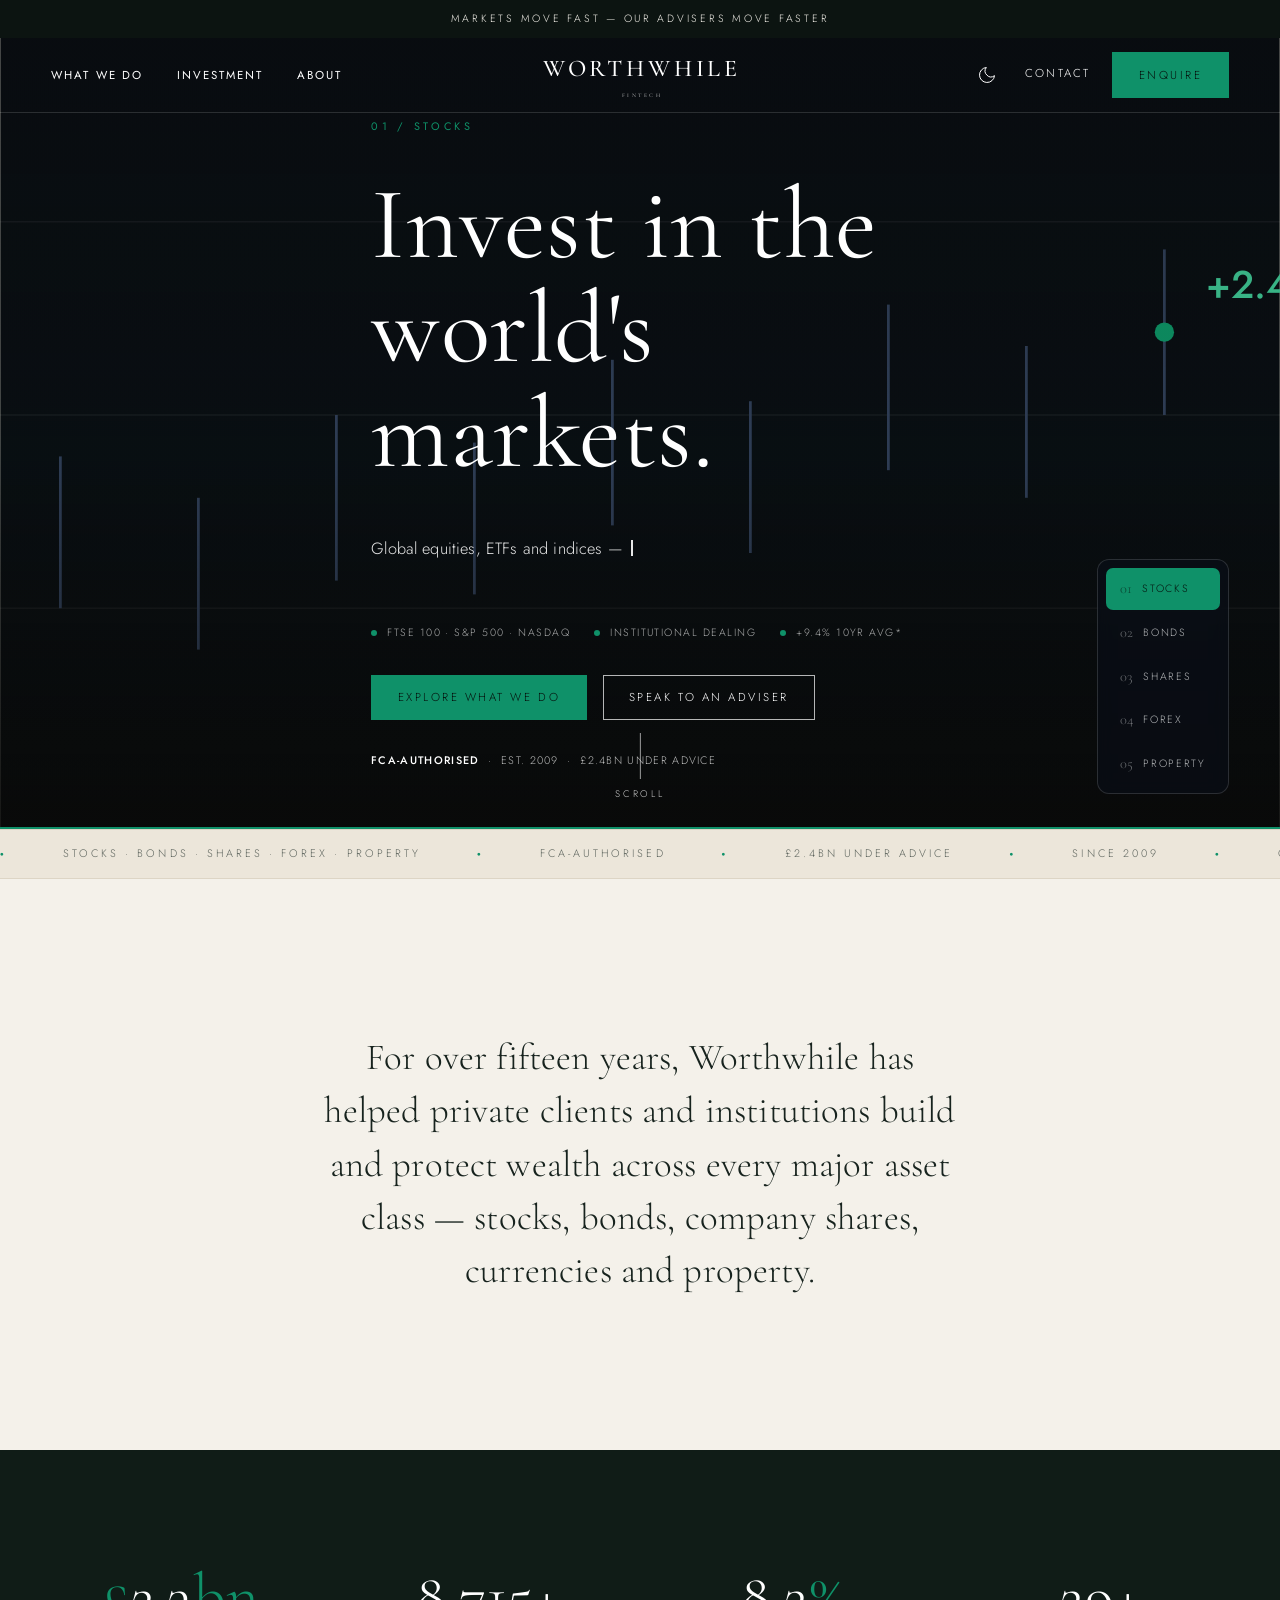
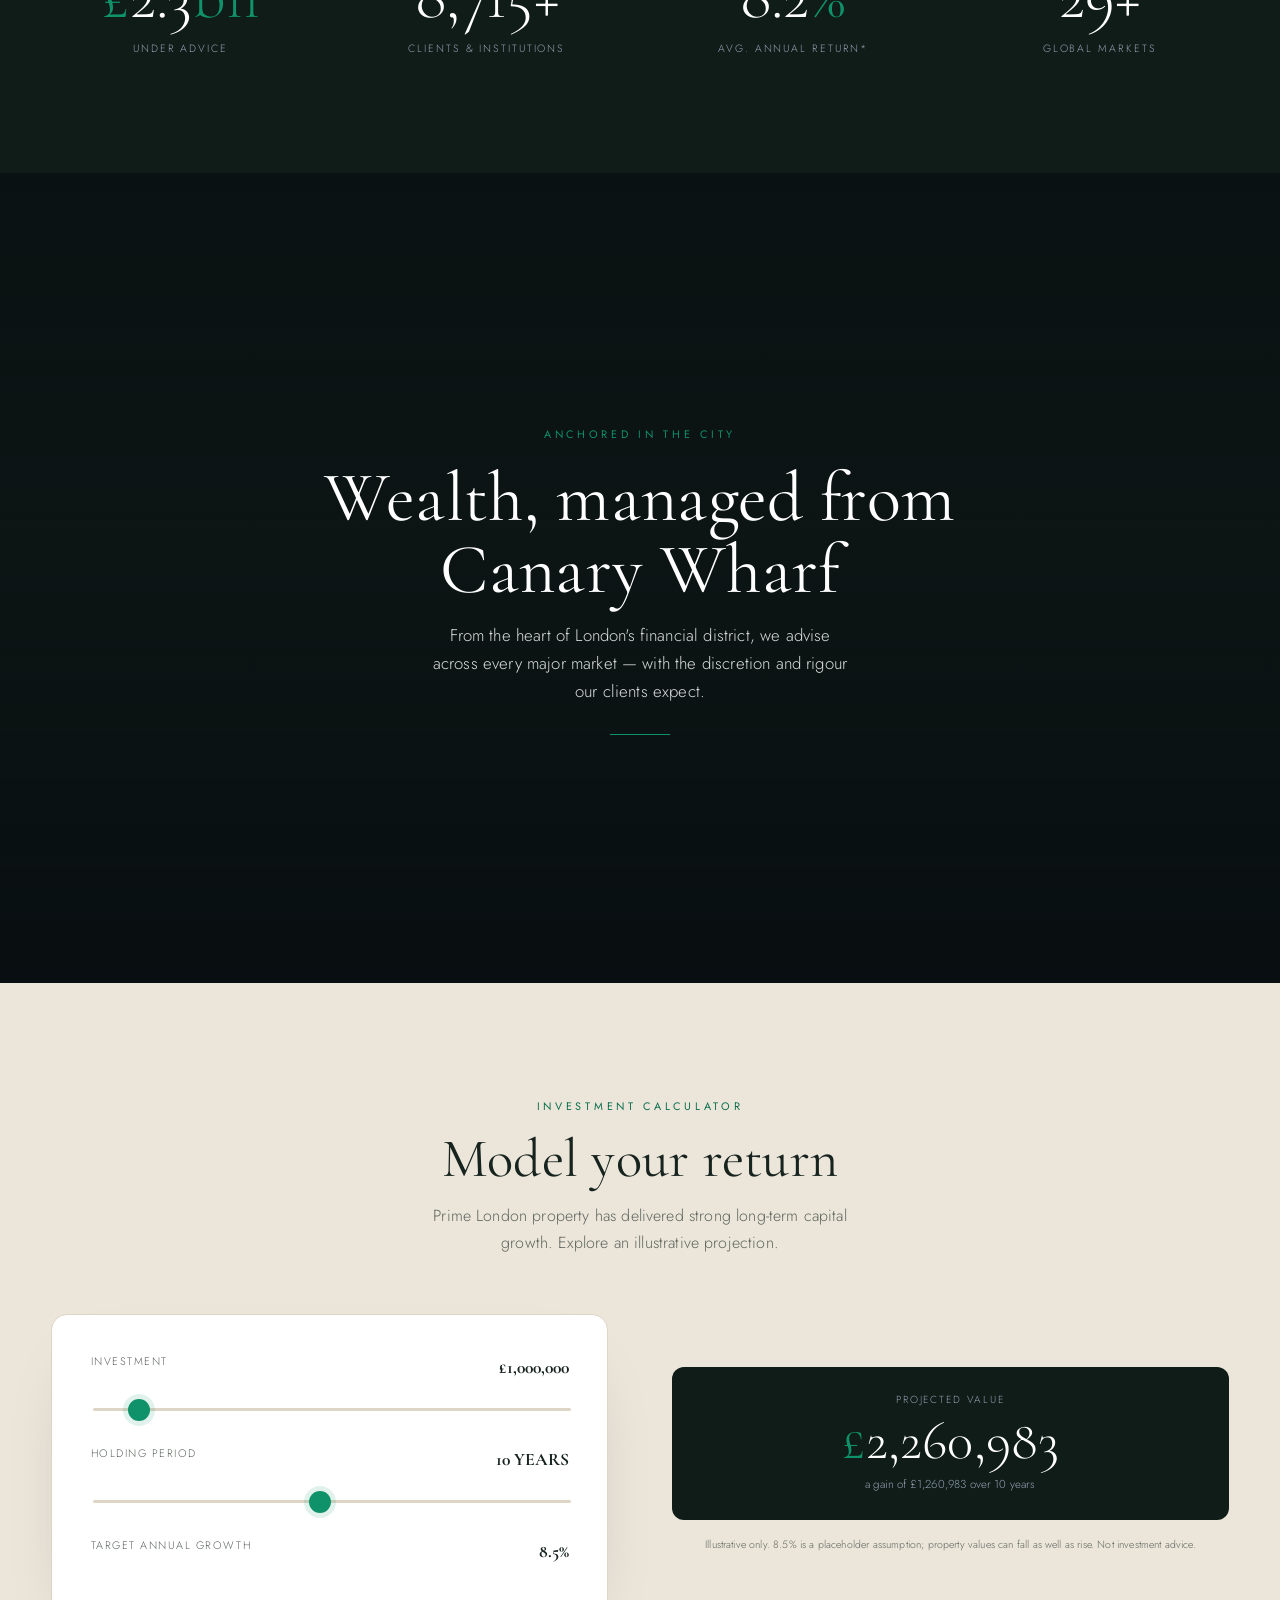
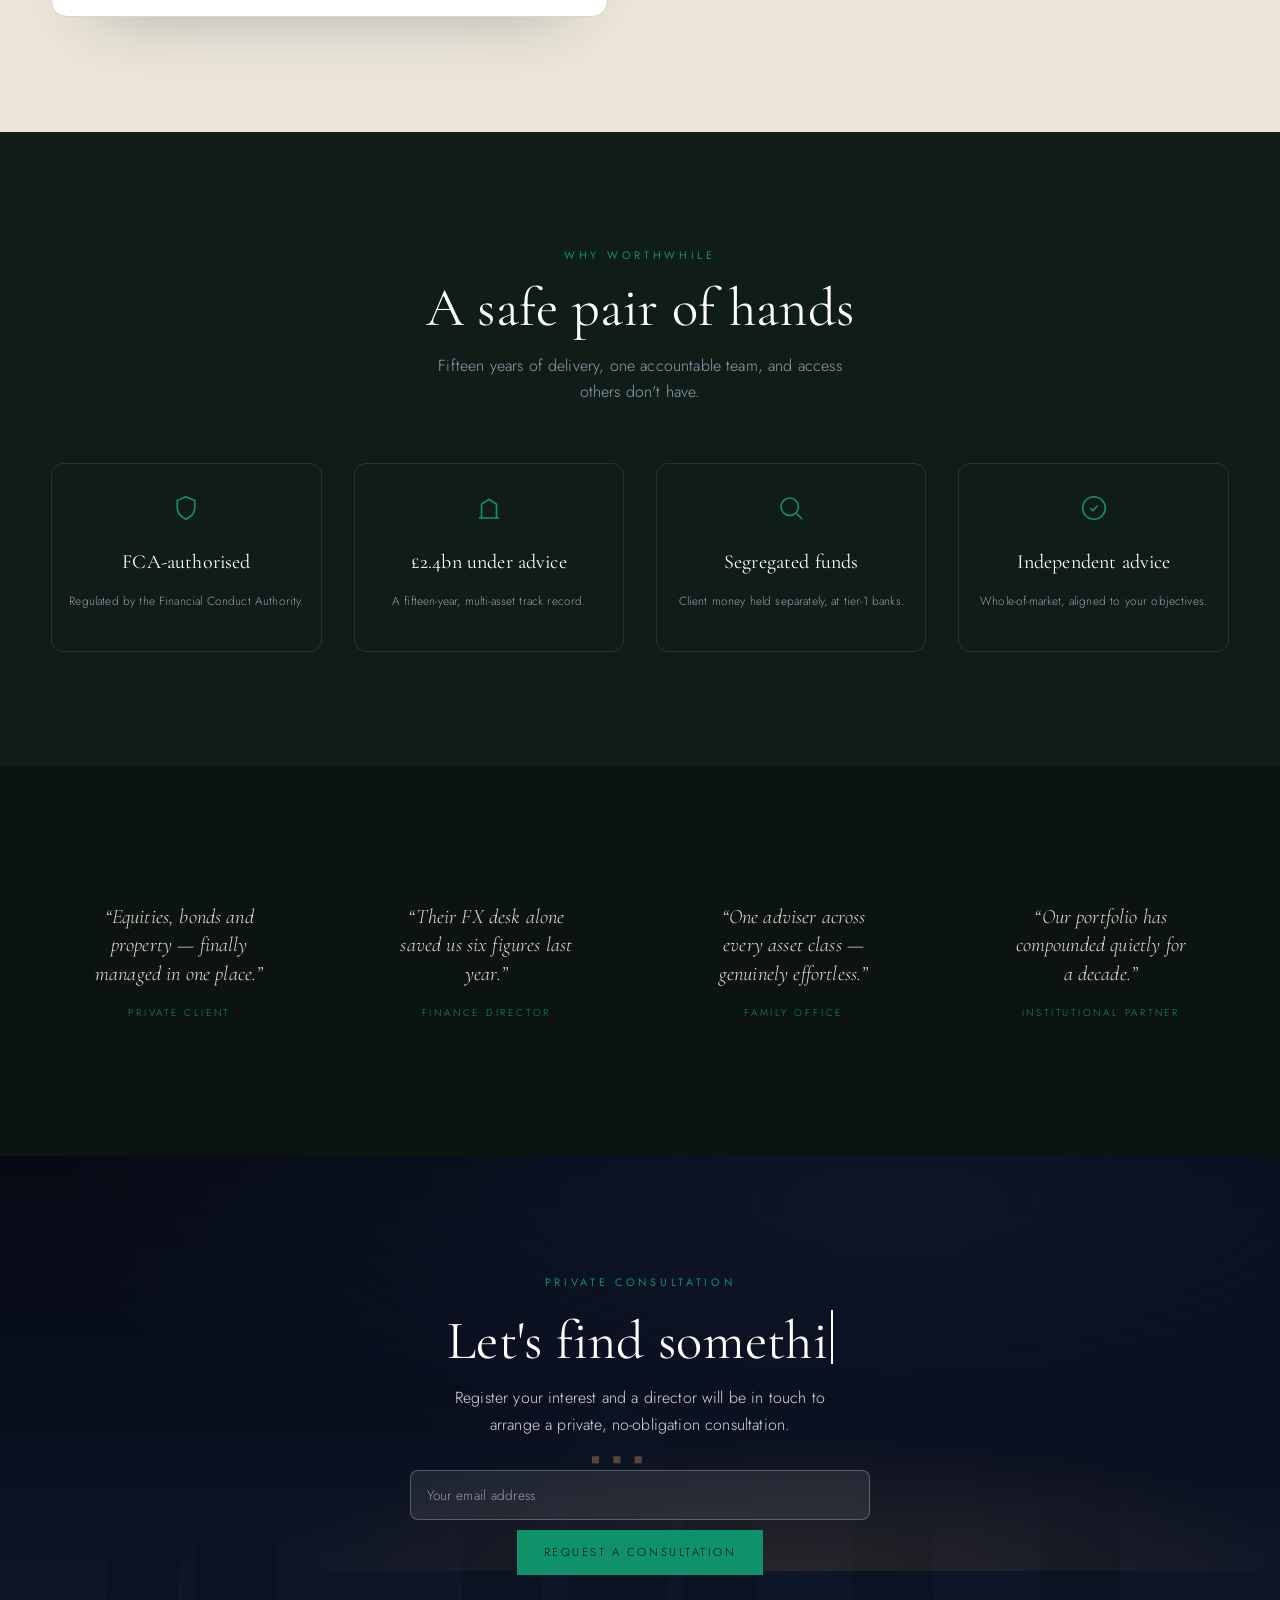
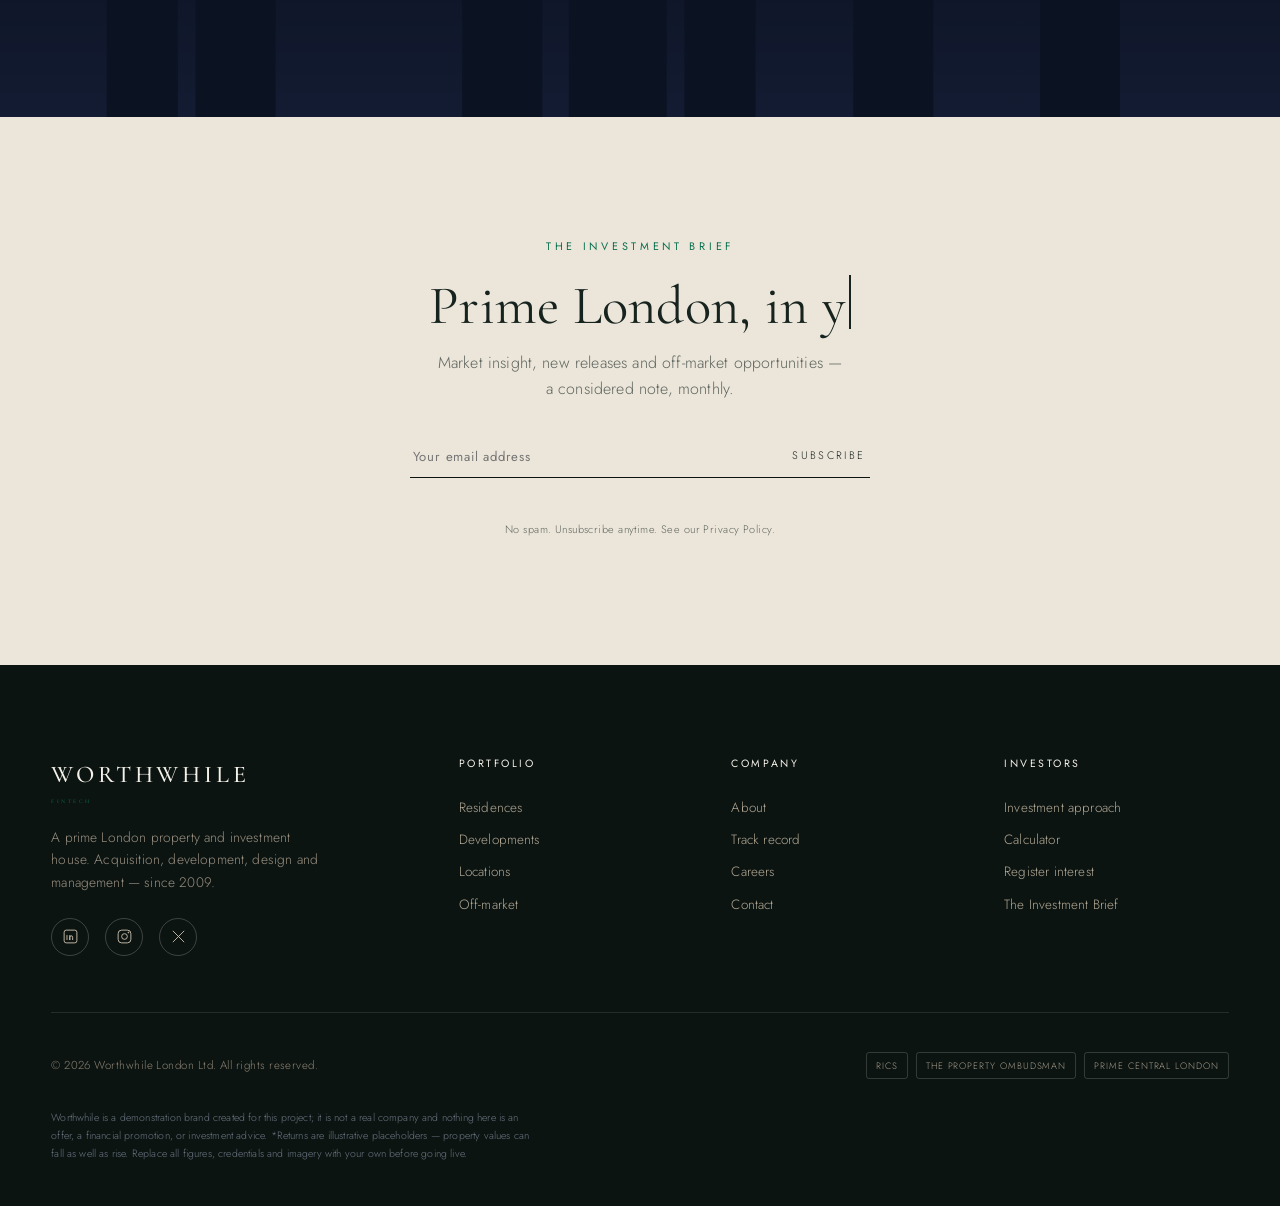
==== commit 0bff6969: "Refine palette, add London backdrop and cross-fading property gallery - Warmer, more considered pale" ====
--- a/index.html
+++ b/index.html
@@ -60,6 +60,11 @@
   <!-- 5-CATEGORY SHOWCASE (what we do) -->
   <section class="hero showcase" data-hero data-showcase id="categories">
 
+    <!-- Shared London backdrop (behind Stocks / Bonds / Shares / Forex) -->
+    <div class="show__london" aria-hidden="true">
+      <img src="https://d8j0ntlcm91z4.cloudfront.net/user_2y2lBQzxjJ3VOy4SBD9rRfOAYGX/hf_20260727_220511_473319b3-9d35-4710-a495-64954e415c50.png" alt="" loading="eager" />
+    </div>
+
     <!-- SCENE 1 · STOCKS -->
     <div class="show__scene is-active" aria-hidden="true">
       <svg viewBox="0 0 1440 600" preserveAspectRatio="xMidYMid slice">
@@ -137,20 +142,15 @@
       </svg>
     </div>
 
-    <!-- SCENE 5 · PROPERTY (skyline) -->
-    <div class="show__scene" aria-hidden="true">
-      <svg viewBox="0 0 1440 600" preserveAspectRatio="xMidYMax slice">
-        <g fill="#0f1a30">
-          <rect x="120" y="300" width="80" height="300"/><rect x="220" y="250" width="90" height="350"/><rect x="330" y="330" width="60" height="270"/><rect x="470" y="220" width="86" height="380"/>
-          <rect x="600" y="170" width="110" height="430"/><polygon points="600,170 655,120 710,170"/>
-          <rect x="740" y="250" width="80" height="350"/><rect x="850" y="300" width="70" height="300"/><rect x="960" y="230" width="92" height="370"/><rect x="1080" y="300" width="70" height="300"/><rect x="1170" y="260" width="90" height="340"/><rect x="1290" y="290" width="80" height="310"/>
-        </g>
-        <g fill="#f0c274" opacity=".85" class="pulse">
-          <rect x="622" y="200" width="8" height="8"/><rect x="646" y="200" width="8" height="8"/><rect x="670" y="200" width="8" height="8"/><rect x="622" y="240" width="8" height="8"/><rect x="670" y="240" width="8" height="8"/>
-          <rect x="500" y="260" width="7" height="7"/><rect x="524" y="260" width="7" height="7"/><rect x="988" y="270" width="7" height="7"/><rect x="1012" y="270" width="7" height="7"/>
-        </g>
-        <g fill="#43d6a0" opacity=".9"><rect x="646" y="300" width="8" height="8"/><rect x="500" y="320" width="7" height="7"/></g>
-      </svg>
+    <!-- SCENE 5 · PROPERTY — real London homes cross-fade in, one after another -->
+    <div class="show__scene show__scene--property" aria-hidden="true">
+      <div class="show__gallery">
+        <img src="https://d8j0ntlcm91z4.cloudfront.net/user_2y2lBQzxjJ3VOy4SBD9rRfOAYGX/hf_20260727_221442_16952536-5a87-482d-acdb-a12b3db0401f_min.webp" alt="" loading="lazy" />
+        <img src="https://d8j0ntlcm91z4.cloudfront.net/user_2y2lBQzxjJ3VOy4SBD9rRfOAYGX/hf_20260727_221050_5c261c9f-7062-47f0-9321-d88b102fdaa6_min.webp" alt="" loading="lazy" />
+        <img src="https://d8j0ntlcm91z4.cloudfront.net/user_2y2lBQzxjJ3VOy4SBD9rRfOAYGX/hf_20260727_221508_e6f10127-b7f8-41d9-9eae-ef58f950d42c_min.webp" alt="" loading="lazy" />
+        <img src="https://d8j0ntlcm91z4.cloudfront.net/user_2y2lBQzxjJ3VOy4SBD9rRfOAYGX/hf_20260727_221536_08d4604c-7b06-4d70-b18a-28f8688ac731_min.webp" alt="" loading="lazy" />
+        <img src="https://d8j0ntlcm91z4.cloudfront.net/user_2y2lBQzxjJ3VOy4SBD9rRfOAYGX/hf_20260727_221649_b92006b2-5bbf-46bd-a709-1ad254365969_min.webp" alt="" loading="lazy" />
+      </div>
     </div>
 
     <div class="hero__scrim"></div>
--- a/styles.css
+++ b/styles.css
@@ -16,17 +16,18 @@
 /* ---------- Design tokens ---------- */
 :root {
   /* palette — modern fintech: deep ink-navy, cool paper, emerald accent */
-  --noir:      #0a0e17;   /* near-black navy — dark sections, buttons, footer */
-  --ink:       #131a26;   /* primary text */
-  --stone:     #5b6472;   /* muted body text on light */
-  --bone:      #f5f6f9;   /* primary background (cool paper) */
-  --sand:      #ebeef3;   /* section alt background */
-  --linen:     #e2e7ee;
-  --line:      #d7dde6;   /* hairline borders */
-  --brass:     #0e9f6e;   /* accent — emerald (trust / growth), used sparingly */
-  --brass-dk:  #0a7d55;
-  --accent-soft: rgba(14,159,110,.12);
-  --navy:      #0f1826;   /* deep panel */
+  --noir:      #0c1411;   /* deep forest-charcoal — dark sections, buttons, footer */
+  --ink:       #17231e;   /* primary text — warm near-black, softer than pure black */
+  --stone:     #5e655e;   /* muted body text on light */
+  --bone:      #f4f1ea;   /* primary background — warm editorial ivory */
+  --sand:      #ece6da;   /* section alt background */
+  --linen:     #e4ddcd;
+  --line:      #ddd5c5;   /* hairline borders */
+  --brass:     #0f9169;   /* accent — deep emerald (growth), used sparingly */
+  --brass-dk:  #0a6f4f;
+  --gold:      #c9a45e;   /* champagne gold — secondary accent */
+  --accent-soft: rgba(15,145,105,.12);
+  --navy:      #101c17;   /* deep panel */
   --white:     #ffffff;
 
   /* typography */
@@ -778,14 +779,16 @@
 
 /* Dark palette — flips the light "paper" surfaces to deep navy */
 :root[data-theme="dark"] {
-  --ink:   #e6ecf4;   /* text becomes light */
-  --stone: #97a3b4;   /* muted text */
-  --bone:  #0c1119;   /* page background */
-  --sand:  #121a28;   /* alt sections */
-  --linen: #1a2436;
-  --line:  #253145;   /* hairlines */
-  --white: #131c2b;   /* card surfaces */
-  /* --noir, --navy, --brass keep their (already dark) values */
+  --ink:   #e9ede7;   /* text — warm off-white, not pure white */
+  --stone: #9aa59d;   /* muted text */
+  --bone:  #121a18;   /* page background — lifted deep charcoal-green (not too dark) */
+  --sand:  #17211e;   /* alt sections */
+  --linen: #1f2a26;
+  --line:  #2a3833;   /* hairlines */
+  --white: #17211e;   /* card surfaces */
+  --noir:  #0d1614;   /* keep dark sections a touch above pure black */
+  --navy:  #12201b;
+  /* --brass / --gold keep their values */
 }
 :root[data-theme="dark"] .announce { color: #e6ecf4; }
 :root[data-theme="dark"] .btn { border-color: var(--ink); color: var(--ink); }
@@ -1117,3 +1120,60 @@
 .show__info span::before { content: ""; position: absolute; left: 0; top: 50%; width: 6px; height: 6px;
   border-radius: 50%; background: var(--brass); transform: translateY(-50%); }
 @media (max-width: 560px) { .show__info { gap: .9rem; } .show__info span { font-size: .58rem; } }
+
+/* =====================================================================
+   ============  LONDON BACKDROP + PROPERTY GALLERY (v2)  ==============
+   ===================================================================== */
+
+/* Shared Canary Wharf / London backdrop sits behind scenes 1–4 and
+   drifts slowly (Ken Burns) for continuous, candyldn-style motion. */
+.show__london { position: absolute; inset: 0; z-index: -3; overflow: hidden; background: #0b1220; }
+.show__london img { width: 100%; height: 100%; object-fit: cover;
+  animation: kenburns 46s ease-in-out infinite alternate; }
+@keyframes kenburns {
+  from { transform: scale(1.06) translate3d(0, 0, 0); }
+  to   { transform: scale(1.16) translate3d(-2%, -2%, 0); }
+}
+
+/* Scenes now let the London backdrop read through with a graded tint
+   (readable, not muddy) instead of an opaque fill. */
+.show__scene {
+  background: linear-gradient(180deg, rgba(7,12,11,.56) 0%, rgba(9,15,14,.64) 52%, rgba(8,13,12,.80) 100%);
+}
+
+/* Property scene — real London homes cross-fade in, one after another. */
+.show__scene--property { background: #0b0f10; }
+.show__gallery { position: absolute; inset: 0; z-index: 0; }
+.show__gallery img {
+  position: absolute; inset: 0; width: 100%; height: 100%; object-fit: cover;
+  opacity: 0; will-change: opacity, transform;
+}
+.show__scene--property::after {          /* legibility scrim over the photos */
+  content: ""; position: absolute; inset: 0; z-index: 1; pointer-events: none;
+  background: linear-gradient(180deg, rgba(6,10,9,.40) 0%, rgba(6,10,9,.26) 45%, rgba(6,10,9,.72) 100%);
+}
+/* Only cycle while the property scene is the active one — five homes,
+   ~26s loop, each with a gentle Ken-Burns push as it shows. */
+.show__scene--property.is-active .show__gallery img {
+  animation: prop-cycle 26s cubic-bezier(.4,0,.2,1) infinite;
+}
+.show__scene--property.is-active .show__gallery img:nth-child(1) { animation-delay: 0s; }
+.show__scene--property.is-active .show__gallery img:nth-child(2) { animation-delay: 5.2s; }
+.show__scene--property.is-active .show__gallery img:nth-child(3) { animation-delay: 10.4s; }
+.show__scene--property.is-active .show__gallery img:nth-child(4) { animation-delay: 15.6s; }
+.show__scene--property.is-active .show__gallery img:nth-child(5) { animation-delay: 20.8s; }
+@keyframes prop-cycle {
+  0%   { opacity: 0; transform: scale(1.04); }
+  6%   { opacity: 1; }
+  20%  { opacity: 1; transform: scale(1.11); }
+  26%  { opacity: 0; transform: scale(1.12); }
+  100% { opacity: 0; }
+}
+
+/* progress bar duration is driven per-category from JS (--dur) */
+.show__progress.run i { animation: show-progress var(--dur, 6.5s) linear forwards; }
+
+@media (prefers-reduced-motion: reduce) {
+  .show__london img, .show__scene--property .show__gallery img { animation: none !important; }
+  .show__scene--property .show__gallery img:first-child { opacity: 1; }
+}
